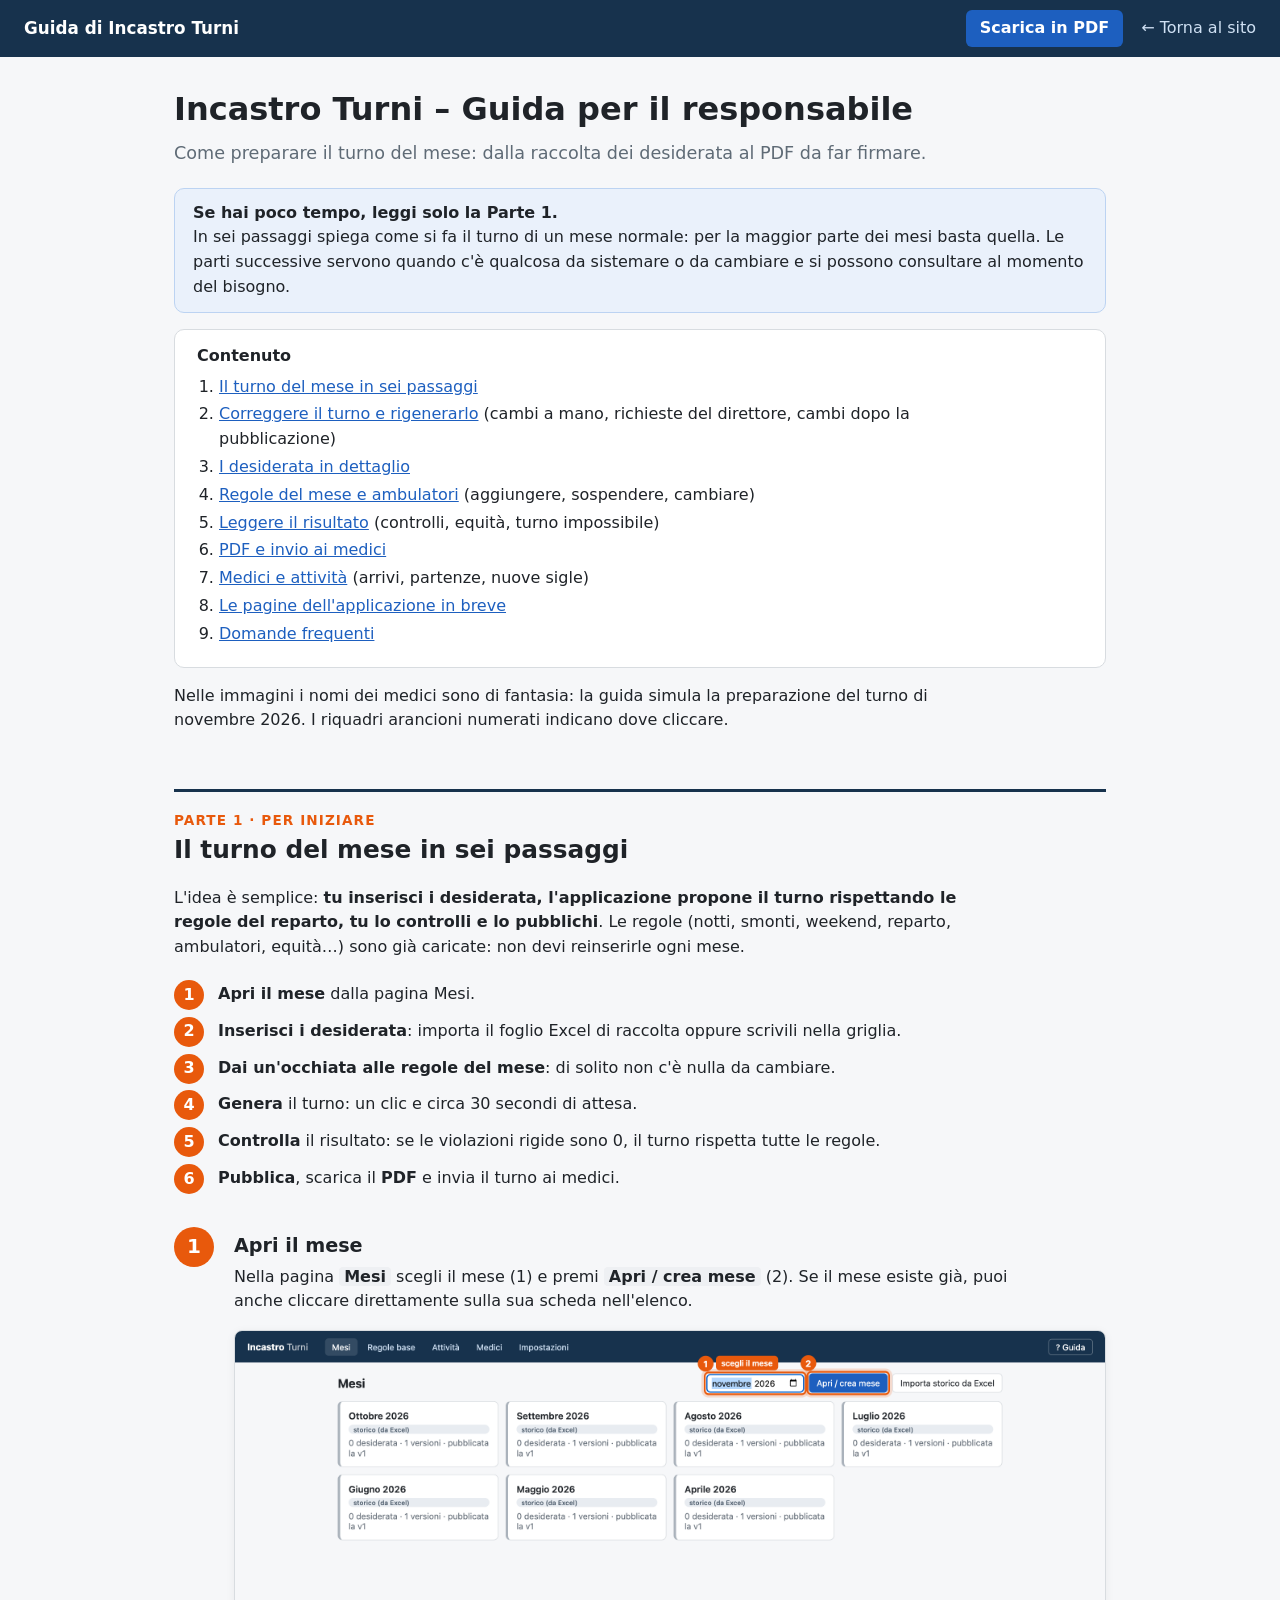
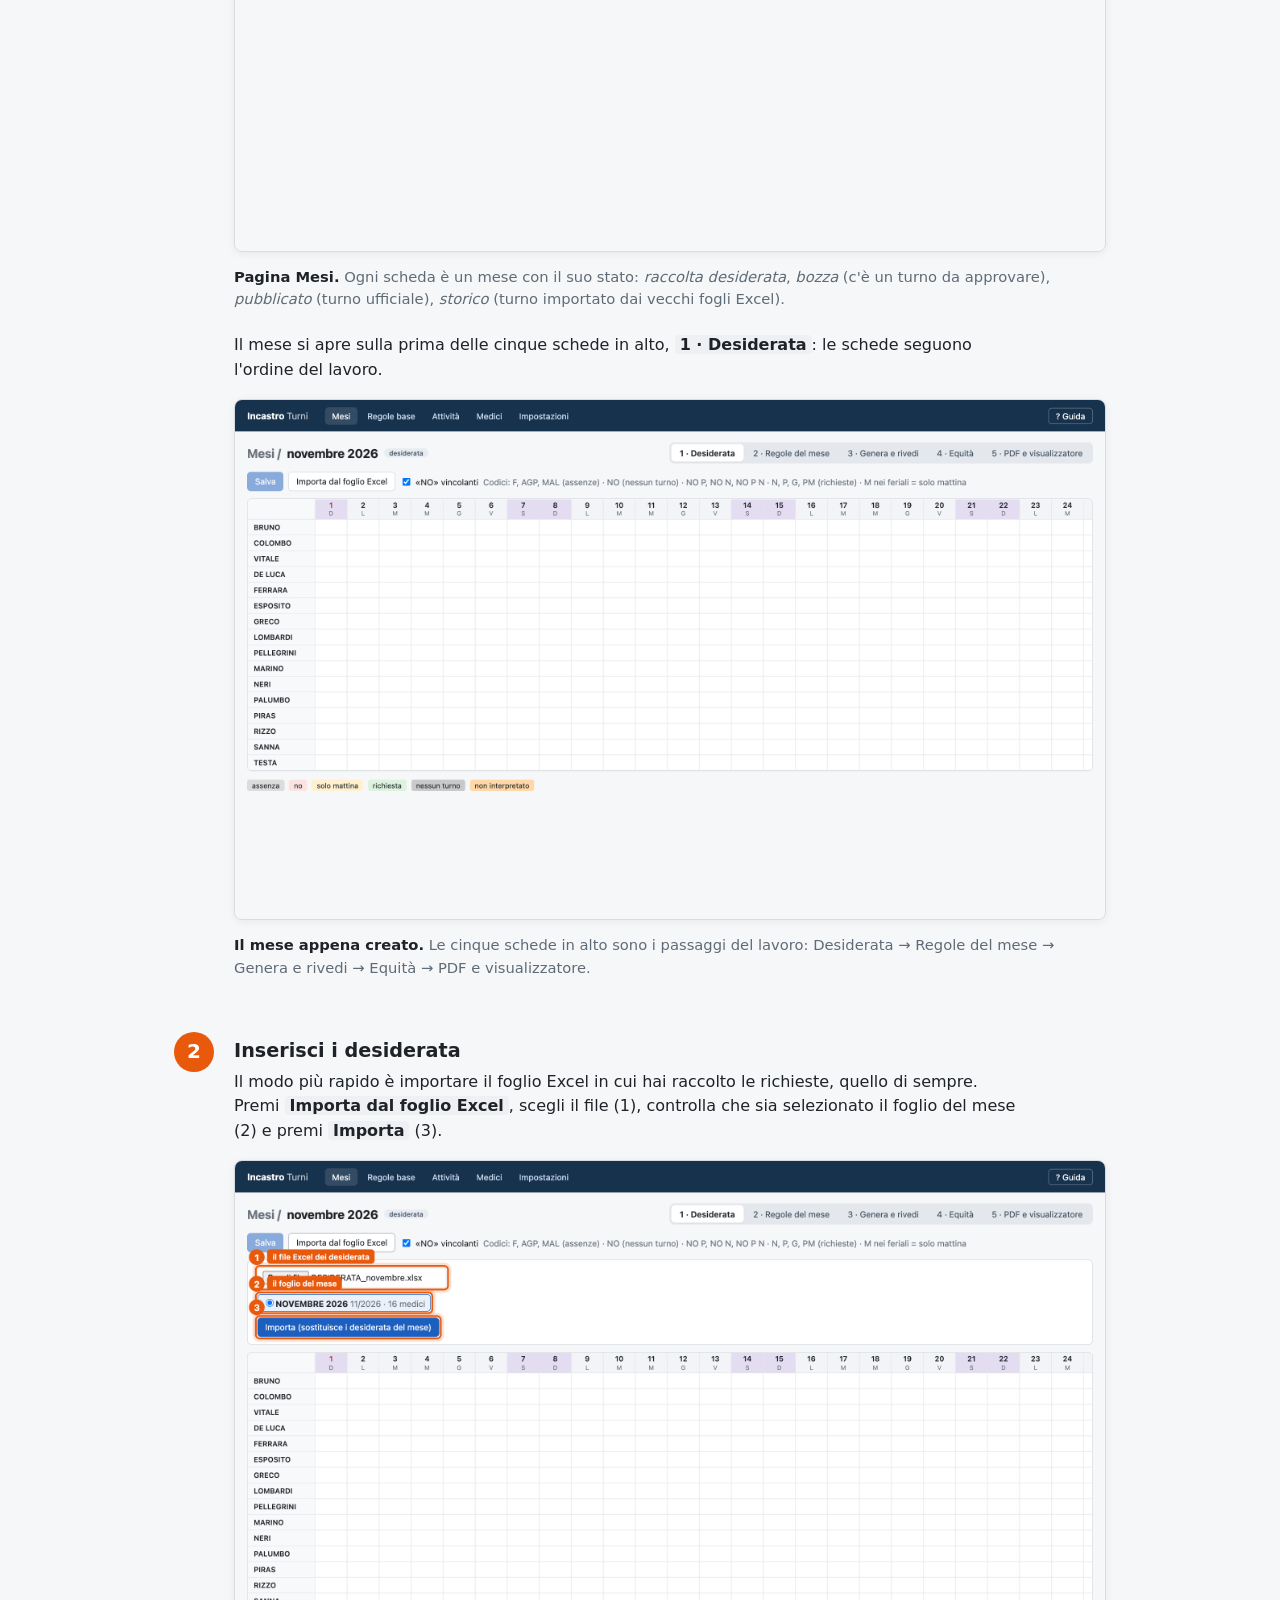
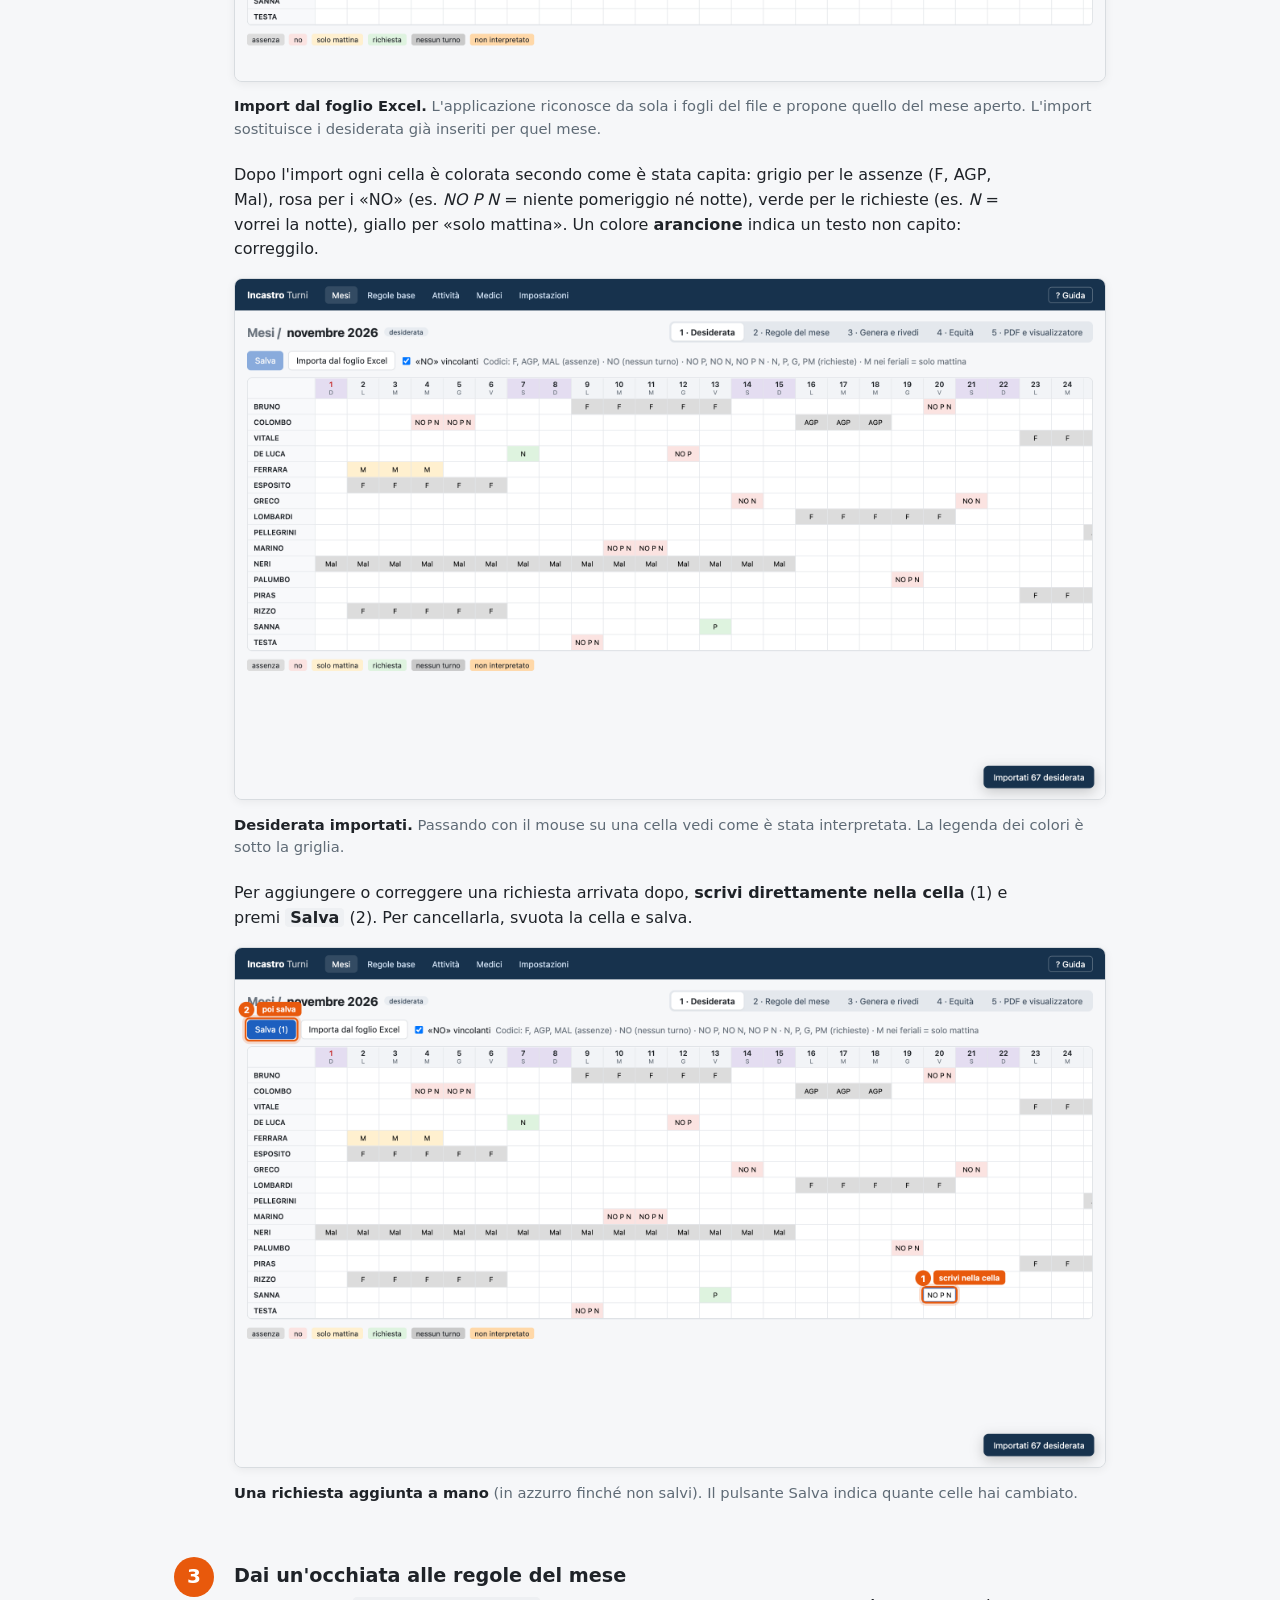
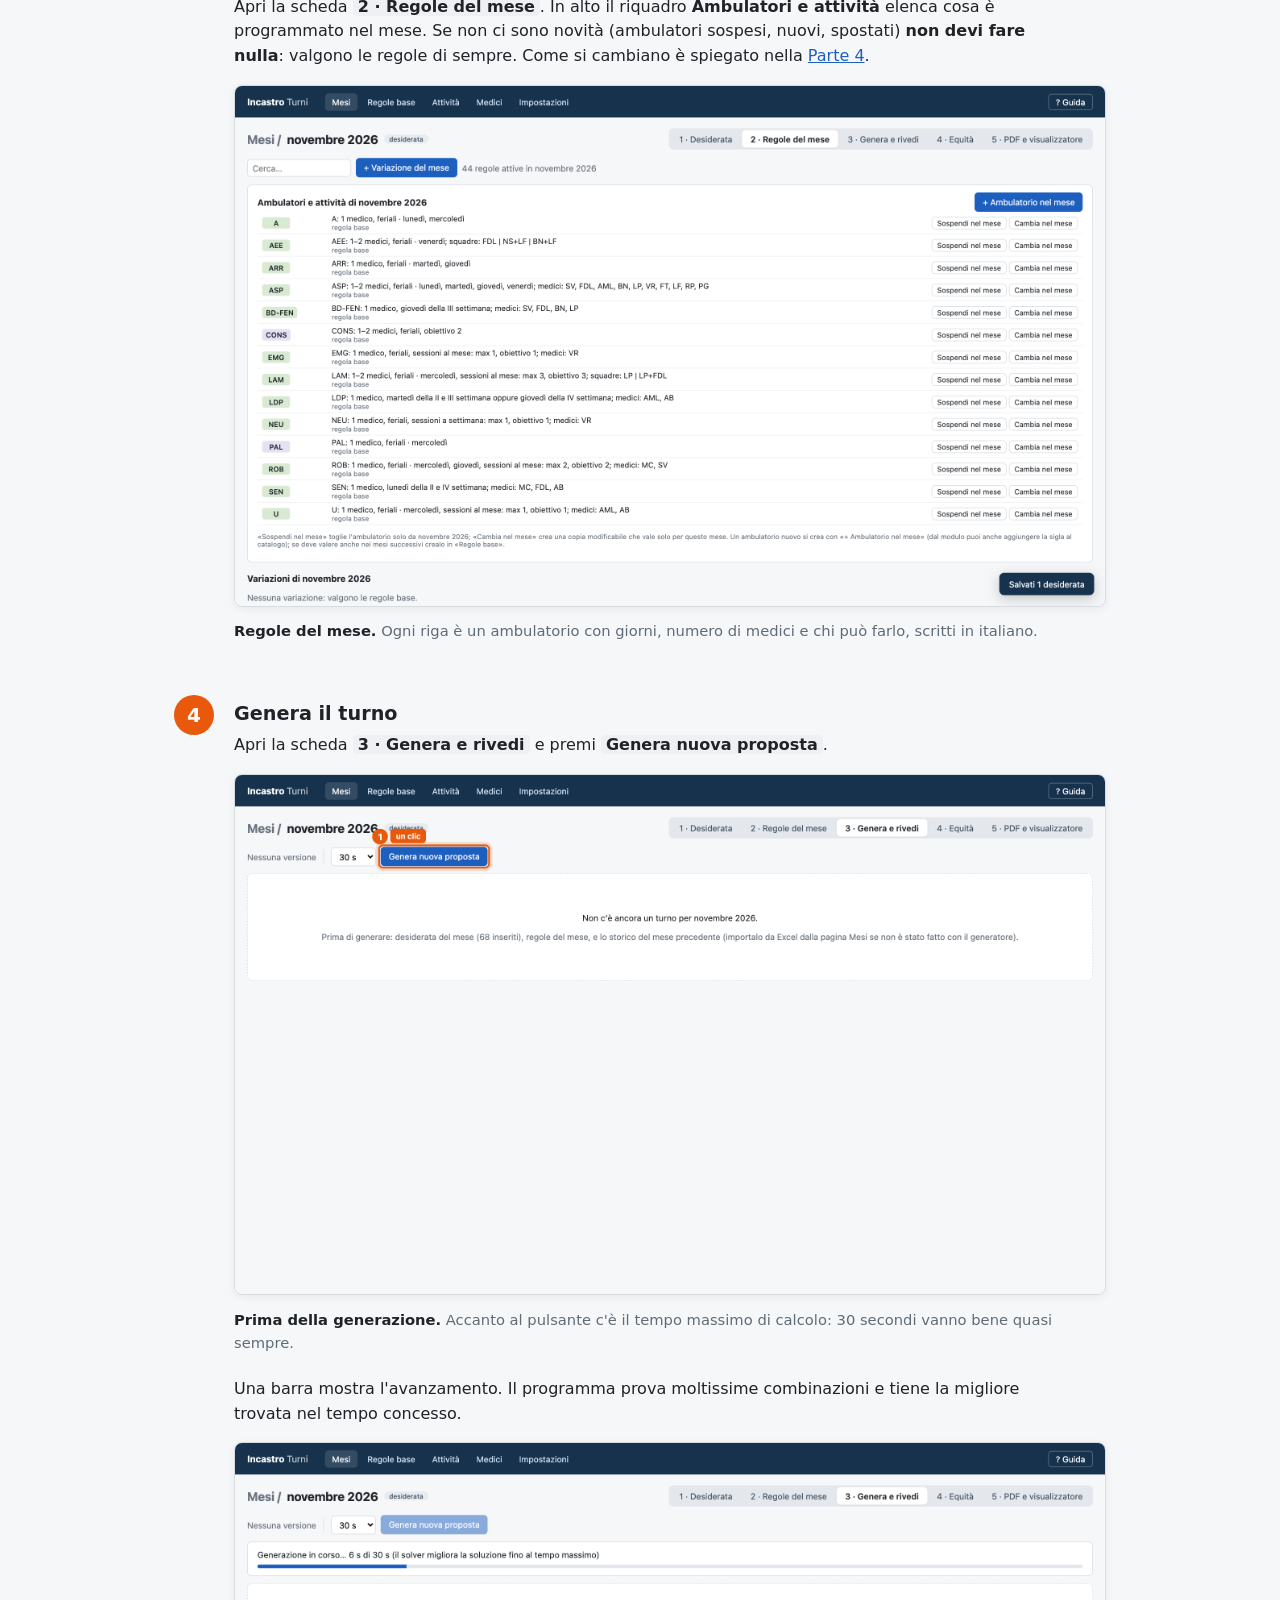
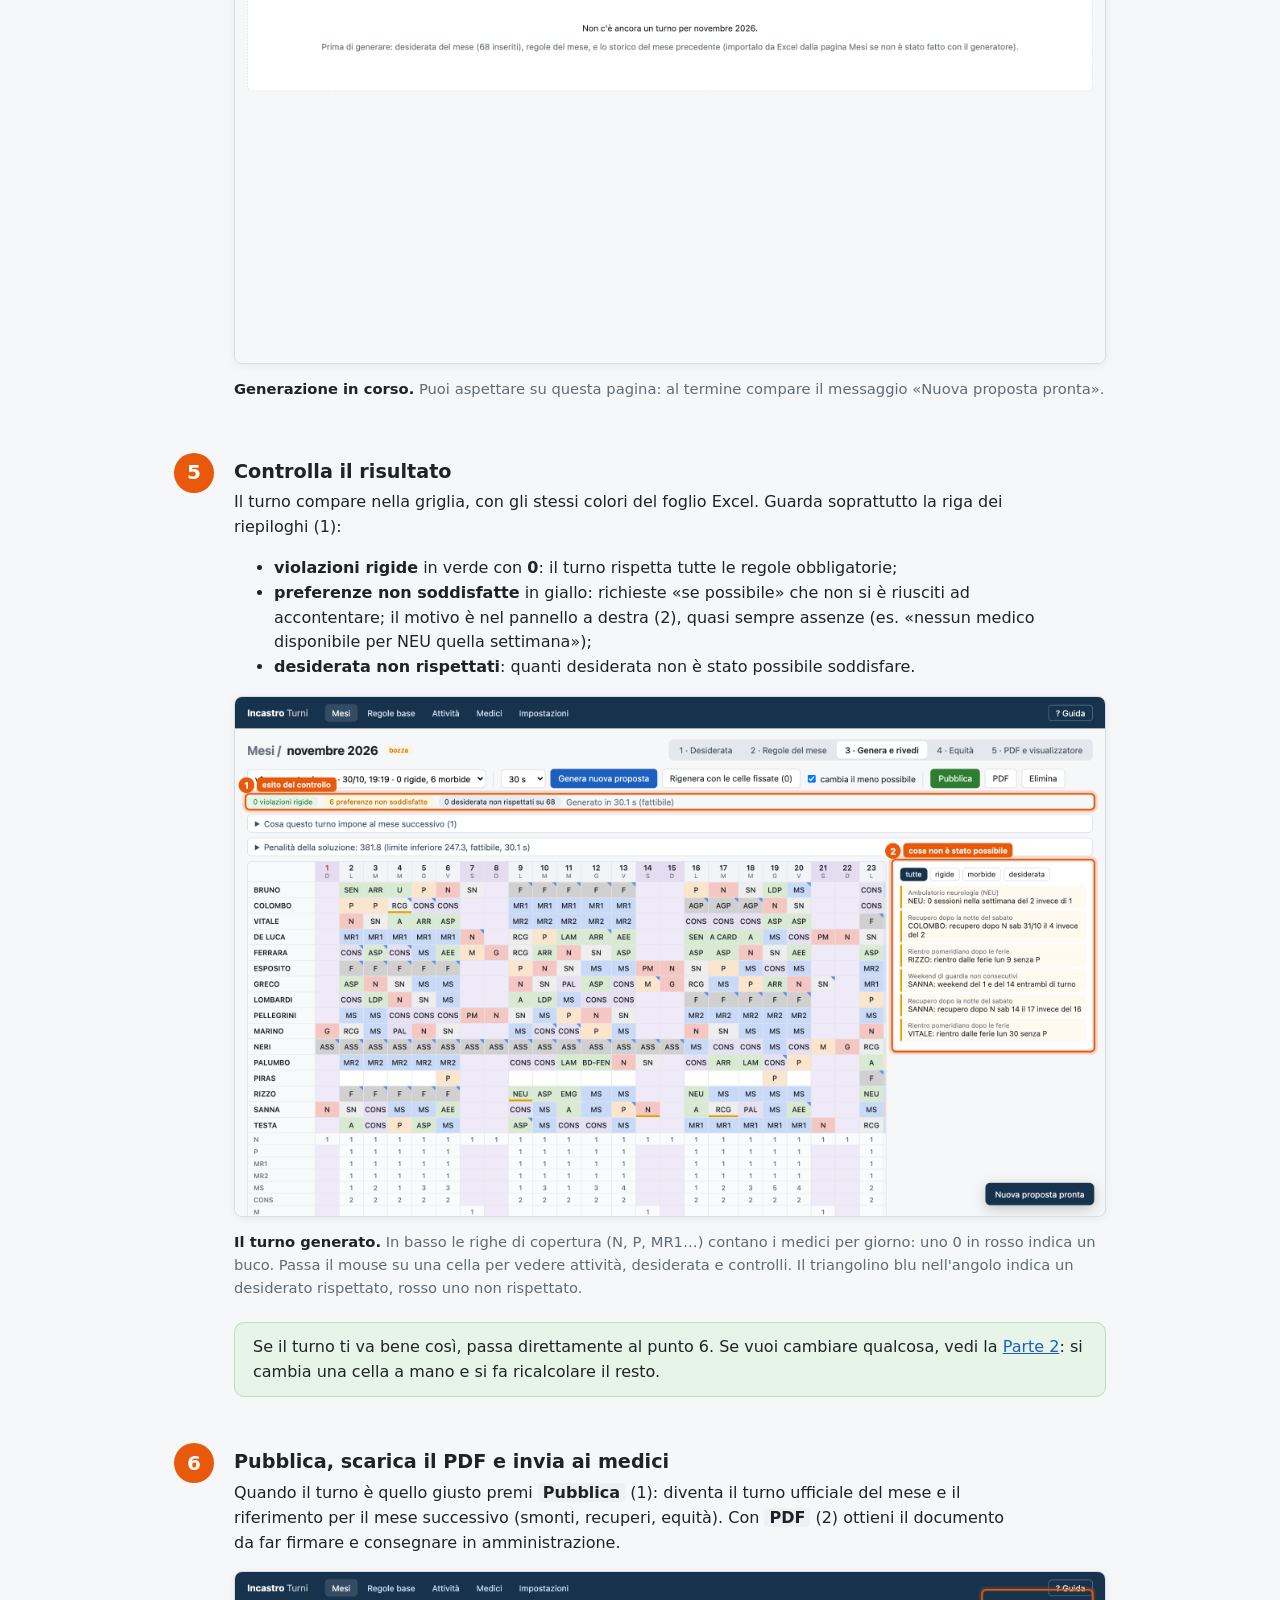
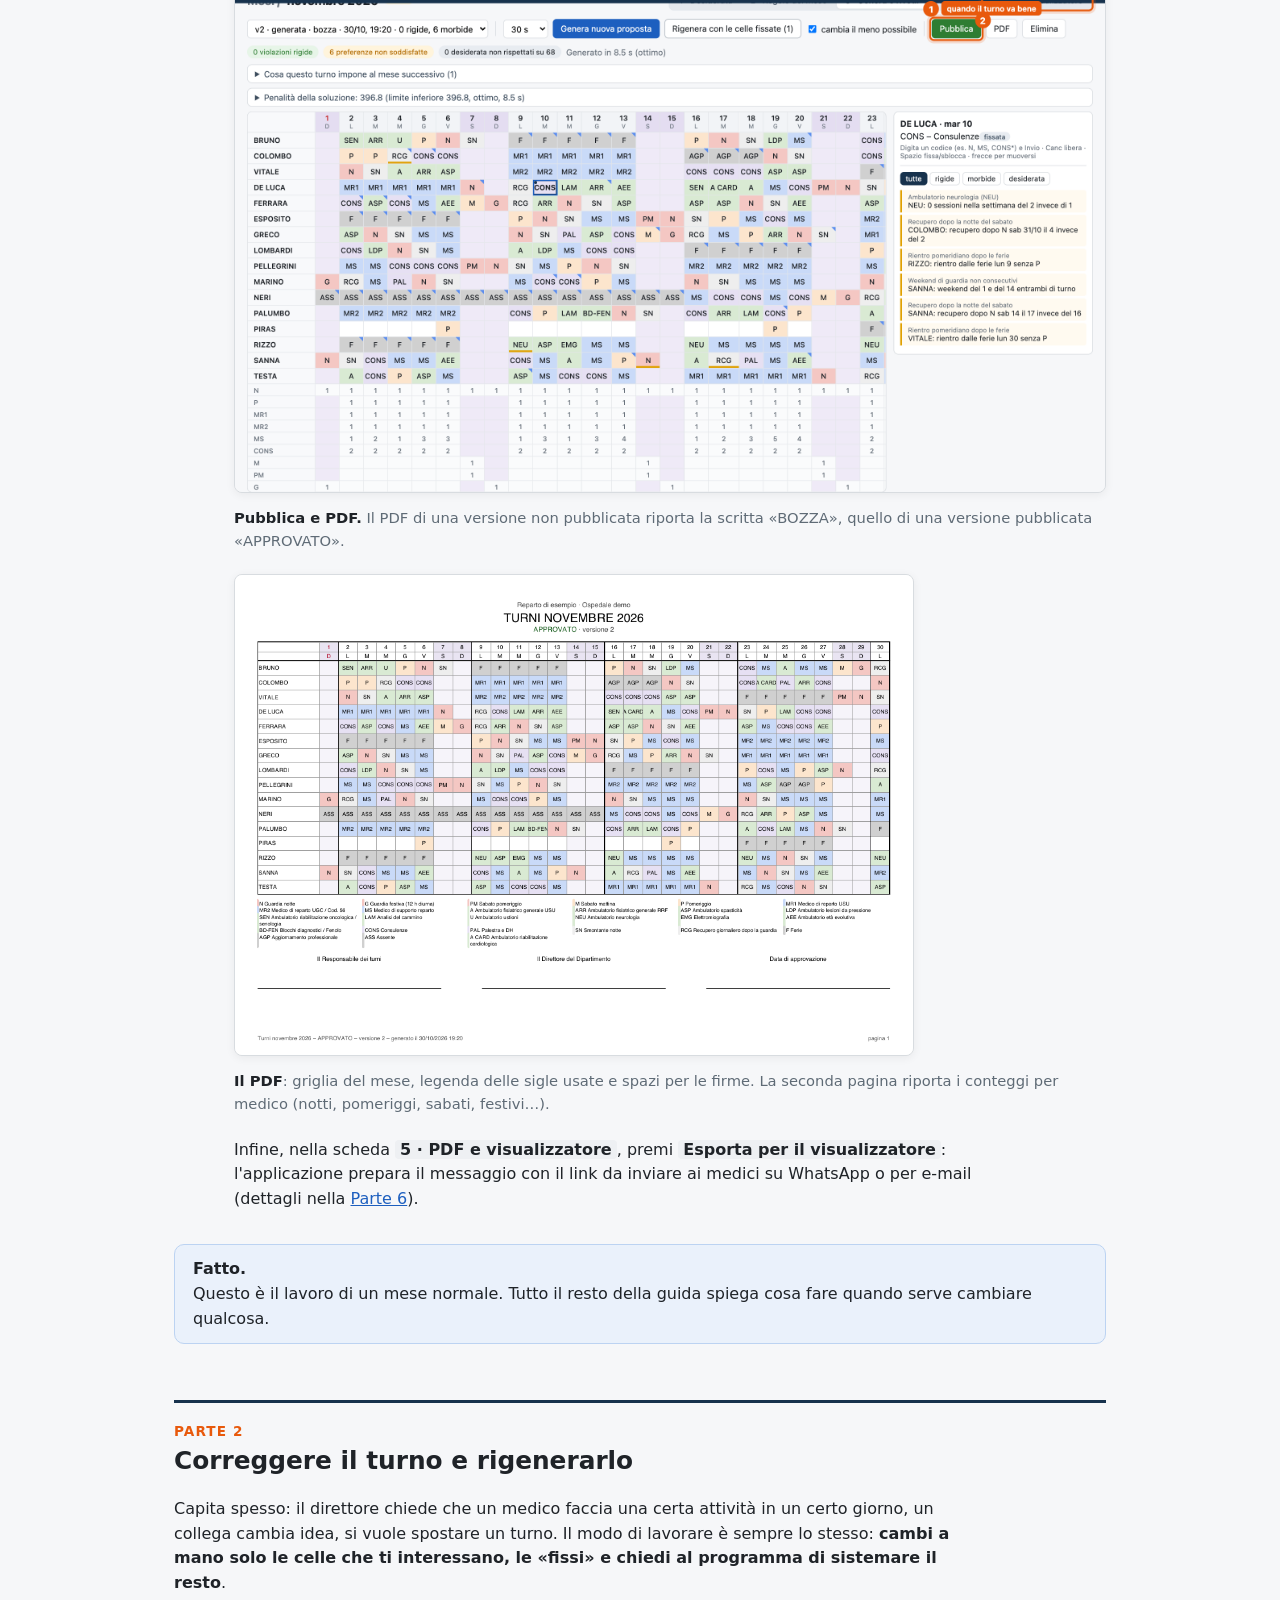
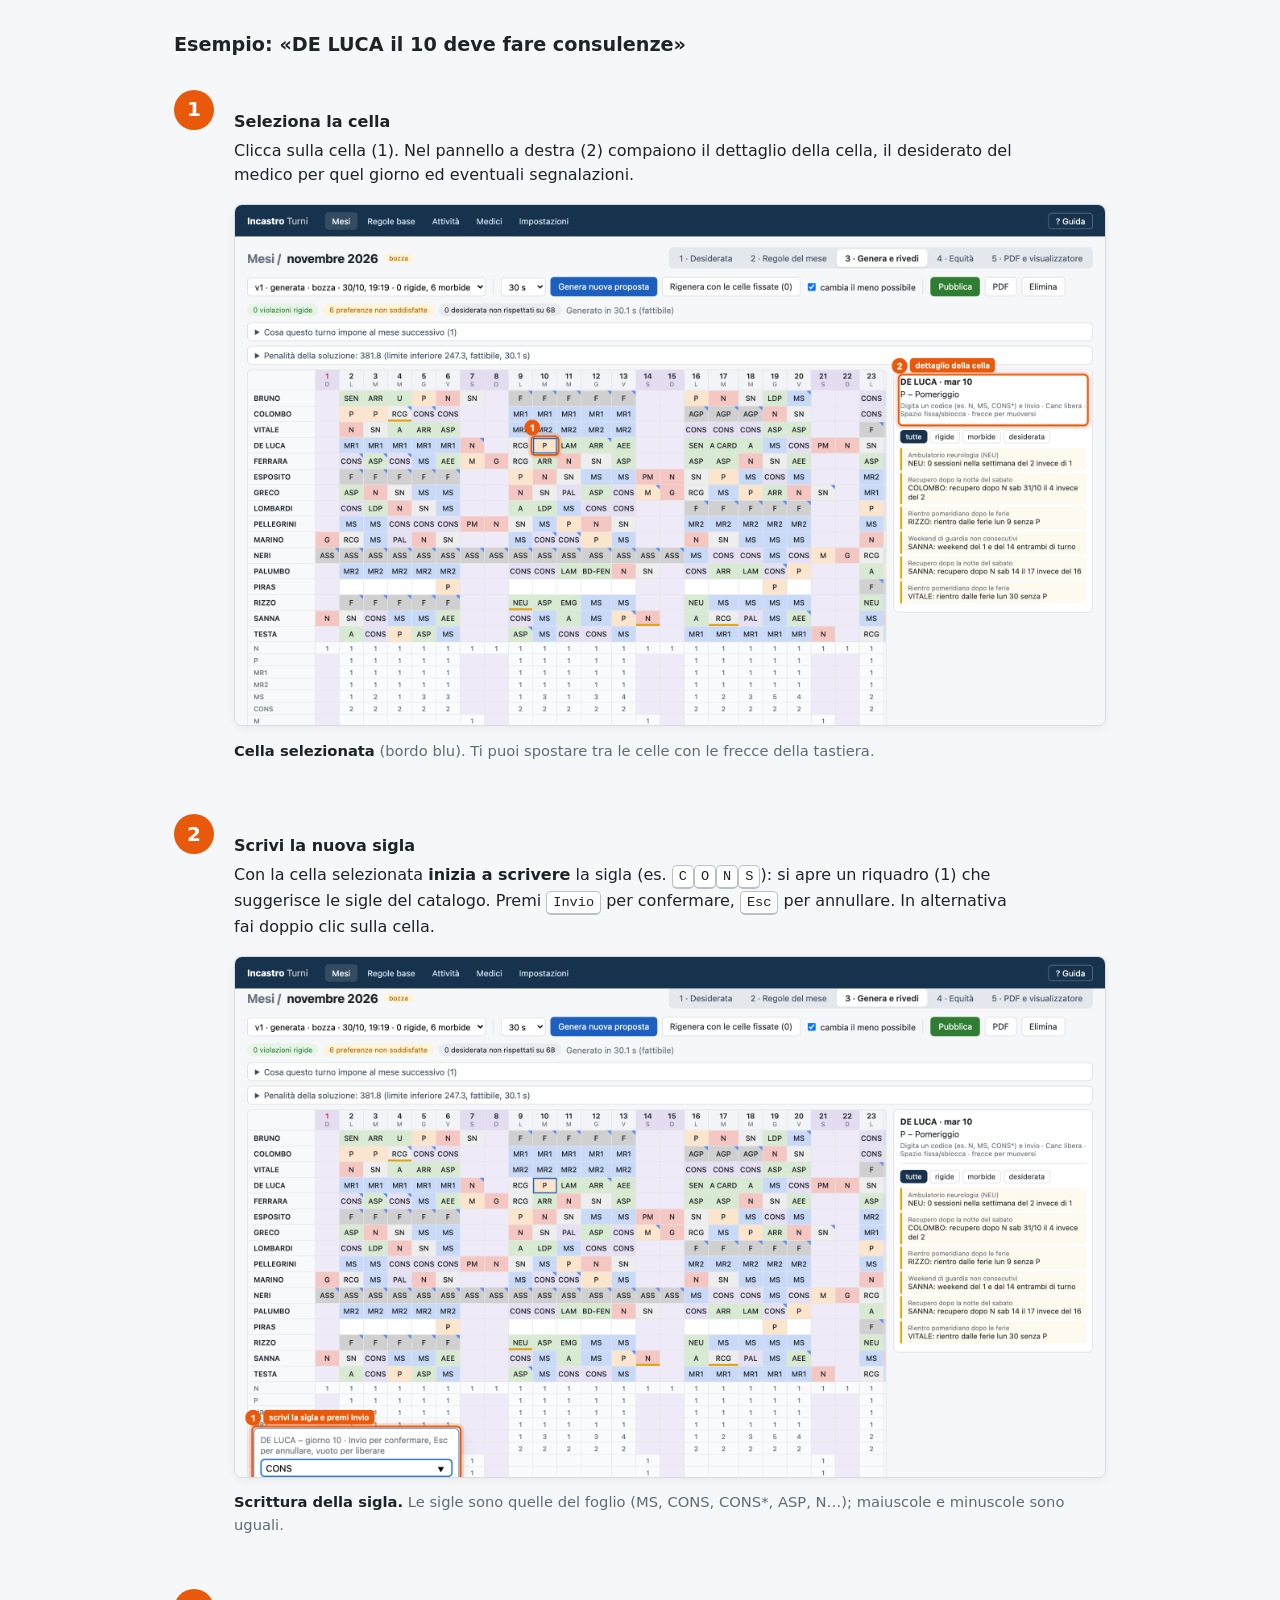
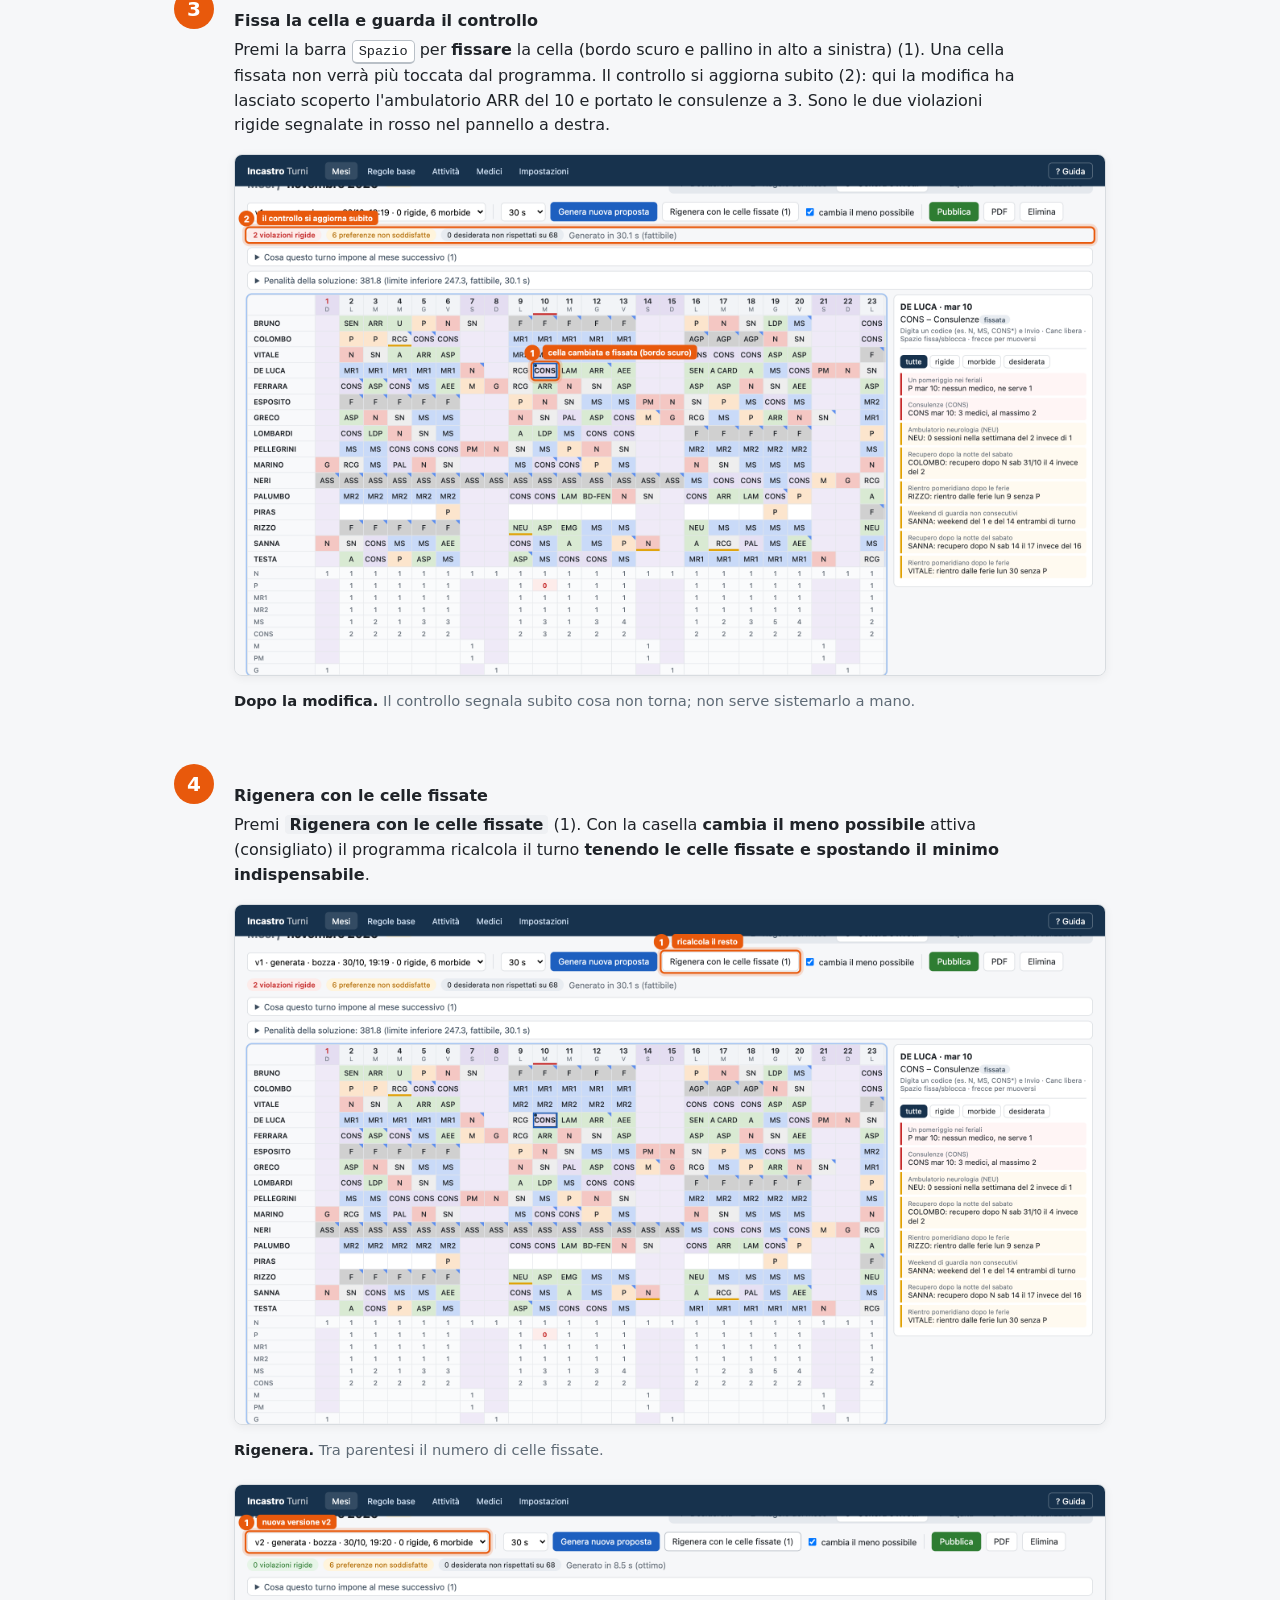
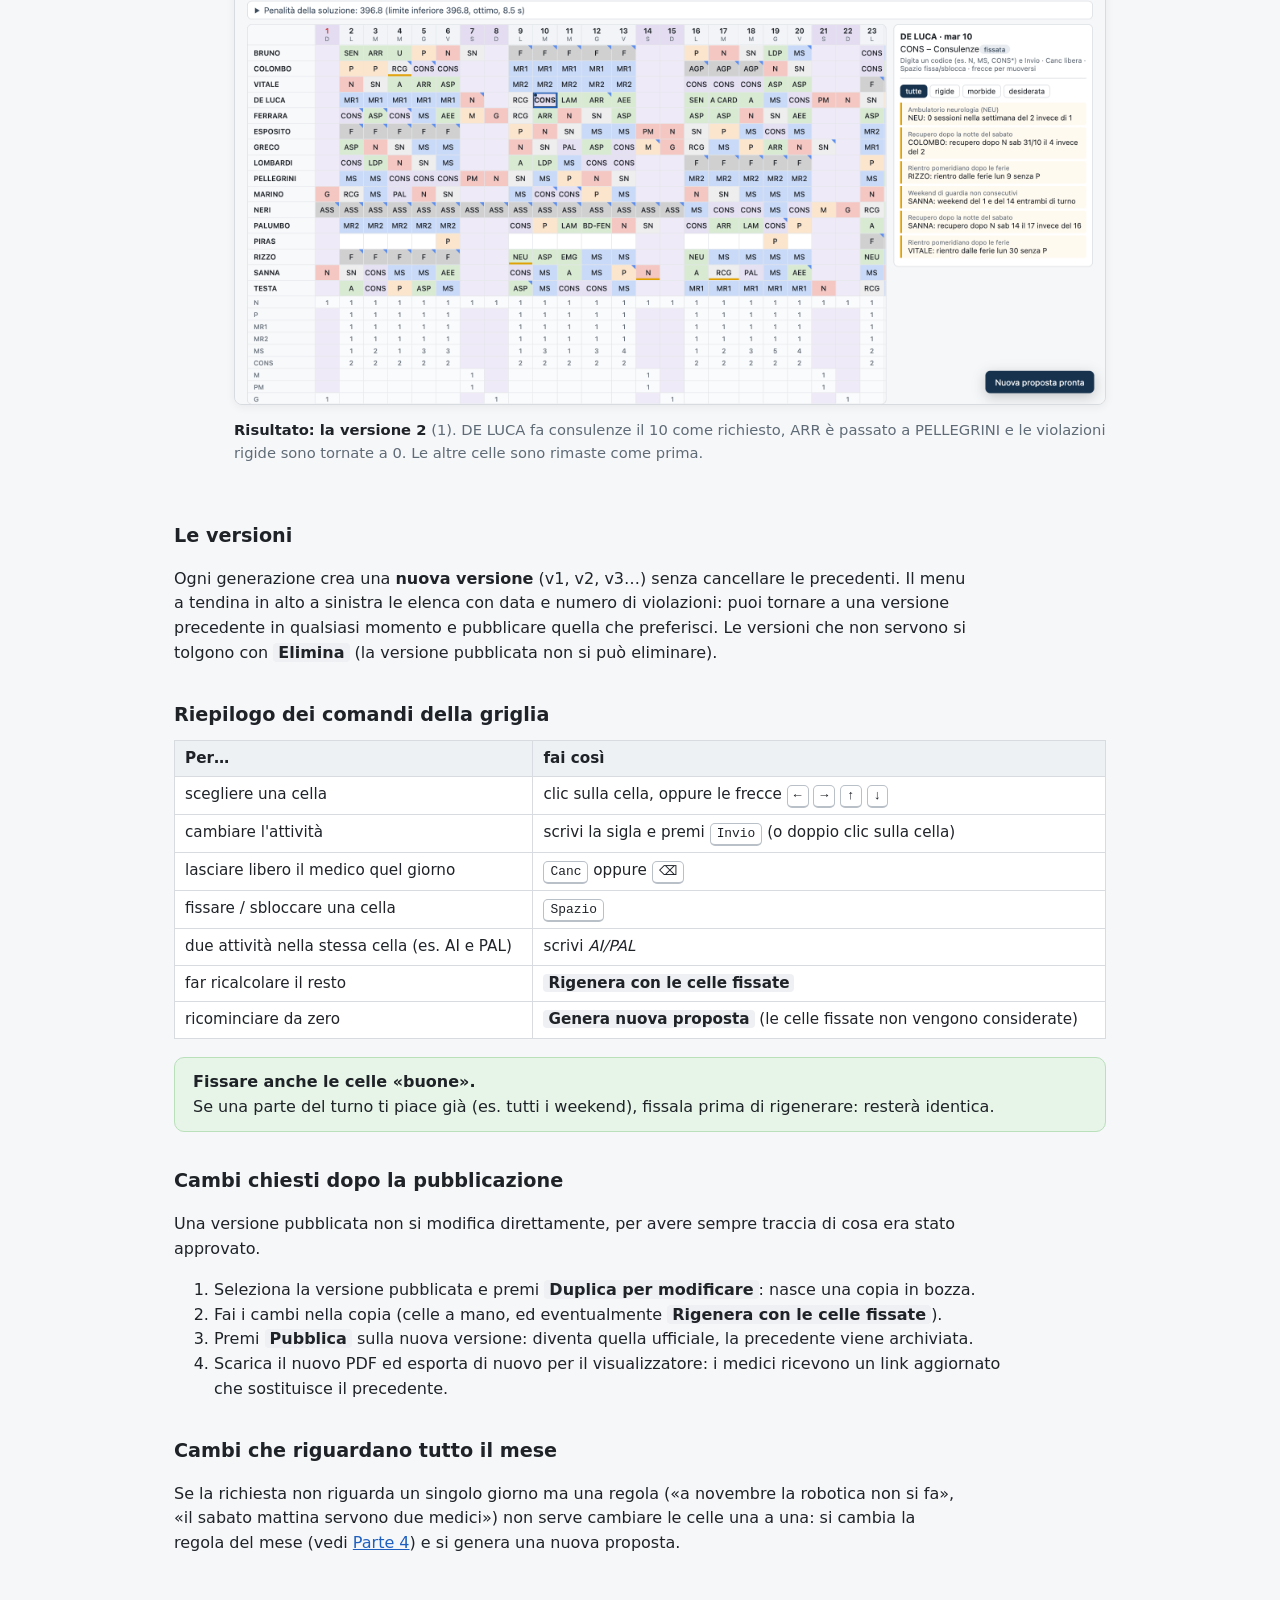
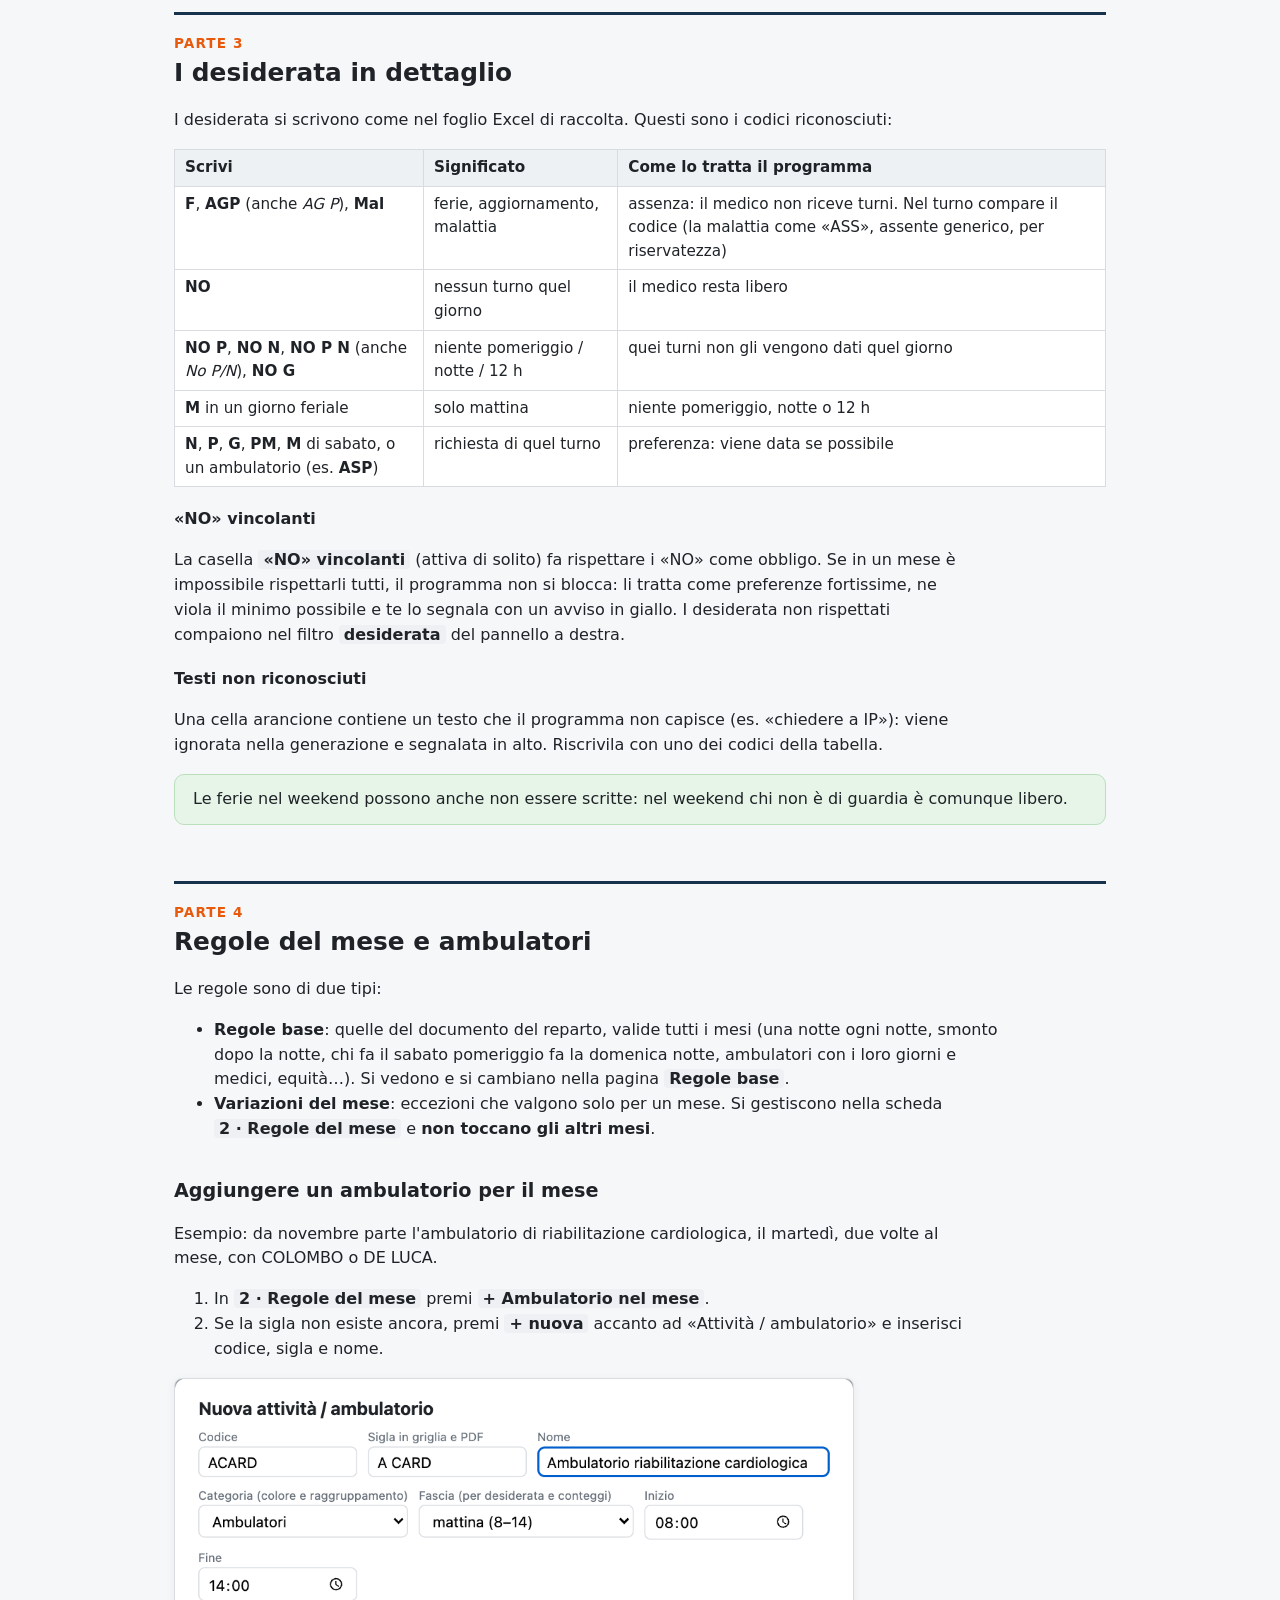
==== docs/guida/index.html @ 2c5dc43d "Sito pubblico: presentazione, novità, guida e video Co-Authored-By: Claude Opus 5.5 <noreply@anthrop" ====
<!doctype html>
<html lang="it">
<head>
<meta charset="utf-8">
<meta name="viewport" content="width=device-width, initial-scale=1">
<title>Guida di Incastro Turni</title>
<style>
  :root {
    --testo: #1f2328; --tenue: #5f6b76; --bordo: #d8dce0; --fondo: #f6f7f9; --carta: #fff;
    --blu: #1d5fbf; --blu-chiaro: #eaf1fb; --arancio: #e8590c; --arancio-chiaro: #fff1e7;
    --verde: #2e7d32; --verde-chiaro: #e7f5e8; --rosso: #c62828; --rosso-chiaro: #fdecea; --scuro: #17324d;
  }
  * { box-sizing: border-box; }
  body { margin: 0; font-family: "Atkinson Hyperlegible", system-ui, -apple-system, "Segoe UI", sans-serif;
         font-size: 16px; line-height: 1.55; color: var(--testo); background: var(--fondo); }
  .barra { background: var(--scuro); color: white; padding: 10px 24px; display: flex; gap: 18px; align-items: center;
           position: sticky; top: 0; z-index: 5; }
  .barra b { font-size: 1.05rem; } .barra a { color: #cfe0f3; text-decoration: none; }
  .barra .spinta { flex: 1; }
  .bottone { display: inline-block; background: var(--blu); color: white !important; padding: 6px 14px; border-radius: 6px;
             text-decoration: none; font-weight: 600; }
  main { max-width: 980px; margin: 0 auto; padding: 28px 24px 80px; }
  h1 { font-size: 2rem; margin: 0 0 6px; }
  h2 { font-size: 1.55rem; margin: 56px 0 6px; padding-top: 18px; border-top: 3px solid var(--scuro); }
  h2 .parte { display: block; font-size: 0.85rem; text-transform: uppercase; letter-spacing: 0.08em; color: var(--arancio); }
  h3 { font-size: 1.2rem; margin: 34px 0 6px; }
  h4 { margin: 20px 0 4px; }
  p, li { max-width: 78ch; }
  a { color: var(--blu); }
  .sottotitolo { color: var(--tenue); font-size: 1.1rem; margin: 0 0 20px; }
  .indice { background: var(--carta); border: 1px solid var(--bordo); border-radius: 10px; padding: 14px 22px; }
  .indice ol { margin: 6px 0; padding-left: 22px; } .indice li { margin: 3px 0; }
  .riquadro { border-radius: 10px; padding: 12px 18px; margin: 16px 0; border: 1px solid var(--bordo); background: var(--carta); }
  .riquadro.consiglio { background: var(--verde-chiaro); border-color: #b9dfbb; }
  .riquadro.attenzione { background: var(--arancio-chiaro); border-color: #f5c9a8; }
  .riquadro.importante { background: var(--blu-chiaro); border-color: #bcd3f2; }
  .riquadro > :first-child { margin-top: 0; } .riquadro > :last-child { margin-bottom: 0; }
  .etichetta { font-weight: 700; display: block; margin-bottom: 2px; }
  .passo { display: grid; grid-template-columns: 46px 1fr; gap: 0 14px; margin: 30px 0 10px; }
  .passo .n { width: 40px; height: 40px; border-radius: 20px; background: var(--arancio); color: white; font-weight: 700;
              font-size: 1.25rem; display: flex; align-items: center; justify-content: center; }
  .passo h3 { margin: 4px 0 4px; }
  .passo > div > p:first-of-type { margin-top: 2px; }
  figure { margin: 14px 0 22px; break-inside: avoid; }
  figure img { width: 100%; border: 1px solid var(--bordo); border-radius: 8px; box-shadow: 0 2px 10px rgba(0,0,0,.06); background: white; }
  figure.stretta img { max-width: 680px; }
  figcaption { color: var(--tenue); font-size: 0.92rem; margin-top: 6px; }
  figcaption b { color: var(--testo); }
  .tasto { display: inline-block; border: 1px solid #b9c0c7; border-bottom-width: 2px; border-radius: 5px; padding: 0 6px;
           font-size: 0.85em; background: white; font-family: ui-monospace, Menlo, monospace; }
  .ui { font-weight: 600; background: #eef0f3; border-radius: 4px; padding: 0 5px; white-space: nowrap; }
  .sigla { display: inline-block; min-width: 2.6em; text-align: center; border-radius: 4px; padding: 0 5px; font-weight: 600;
           font-size: 0.9em; background: #e8ecf1; }
  table { border-collapse: collapse; width: 100%; margin: 10px 0 18px; background: var(--carta); font-size: 0.95rem; break-inside: avoid; }
  th, td { border: 1px solid var(--bordo); padding: 6px 10px; text-align: left; vertical-align: top; }
  th { background: #eef1f4; font-weight: 600; }
  .breve { columns: 2; column-gap: 32px; } .breve li { break-inside: avoid; }
  .riassunto-passi { counter-reset: p; list-style: none; padding: 0; }
  .riassunto-passi li { counter-increment: p; padding: 6px 0 6px 44px; position: relative; }
  .riassunto-passi li::before { content: counter(p); position: absolute; left: 0; top: 4px; width: 30px; height: 30px;
           border-radius: 15px; background: var(--arancio); color: white; font-weight: 700; display: flex; align-items: center; justify-content: center; }
  .piede { margin-top: 60px; color: var(--tenue); font-size: 0.9rem; border-top: 1px solid var(--bordo); padding-top: 12px; }
  @media (max-width: 700px) { .breve { columns: 1; } }
  @media print {
    @page { size: A4; margin: 14mm 13mm 16mm; }
    body { background: white; font-size: 11pt; }
    .barra, .solo-schermo { display: none !important; }
    main { max-width: none; padding: 0; }
    h2 { break-before: page; margin-top: 0; border-top: 0; padding-top: 0; }
    h3, h4, .passo .n { break-after: avoid; }
    .passo { display: block; margin-top: 18px; }
    .passo .n { width: 30px; height: 30px; font-size: 1rem; float: left; margin: 2px 10px 0 0; }
    figure img { box-shadow: none; max-height: 150mm; width: auto; max-width: 100%; display: block; margin: 0 auto; }
    figcaption { text-align: left; }
    a { color: var(--testo); text-decoration: none; }
    .copertina { min-height: 250mm; padding-top: 30mm; }
  }
</style>
</head>
<body>
<div class="barra">
  <b>Guida di Incastro Turni</b>
  <span class="spinta"></span>
  <a class="bottone" href="guida-turni.pdf" download>Scarica in PDF</a>
  <a href="../">← Torna al sito</a>
</div>
<main>

<section class="copertina">
  <h1>Incastro Turni – Guida per il responsabile</h1>
  <p class="sottotitolo">Come preparare il turno del mese: dalla raccolta dei desiderata al PDF da far firmare.</p>

  <div class="riquadro importante">
    <span class="etichetta">Se hai poco tempo, leggi solo la Parte 1.</span>
    In sei passaggi spiega come si fa il turno di un mese normale: per la maggior parte dei mesi basta quella.
    Le parti successive servono quando c'è qualcosa da sistemare o da cambiare e si possono consultare al momento del bisogno.
  </div>

  <div class="indice">
    <b>Contenuto</b>
    <ol>
      <li><a href="#parte1">Il turno del mese in sei passaggi</a></li>
      <li><a href="#parte2">Correggere il turno e rigenerarlo</a> (cambi a mano, richieste del direttore, cambi dopo la pubblicazione)</li>
      <li><a href="#parte3">I desiderata in dettaglio</a></li>
      <li><a href="#parte4">Regole del mese e ambulatori</a> (aggiungere, sospendere, cambiare)</li>
      <li><a href="#parte5">Leggere il risultato</a> (controlli, equità, turno impossibile)</li>
      <li><a href="#parte6">PDF e invio ai medici</a></li>
      <li><a href="#parte7">Medici e attività</a> (arrivi, partenze, nuove sigle)</li>
      <li><a href="#parte8">Le pagine dell'applicazione in breve</a></li>
      <li><a href="#parte9">Domande frequenti</a></li>
    </ol>
  </div>
  <p class="tenue">Nelle immagini i nomi dei medici sono di fantasia: la guida simula la preparazione del turno di novembre 2026.
    I riquadri arancioni numerati indicano dove cliccare.</p>
</section>

<!-- ======================================================================= PARTE 1 -->
<h2 id="parte1" class="prima"><span class="parte">Parte 1 · Per iniziare</span>Il turno del mese in sei passaggi</h2>
<p>L'idea è semplice: <b>tu inserisci i desiderata, l'applicazione propone il turno rispettando le regole del reparto,
  tu lo controlli e lo pubblichi</b>. Le regole (notti, smonti, weekend, reparto, ambulatori, equità…) sono già
  caricate: non devi reinserirle ogni mese.</p>

<ol class="riassunto-passi">
  <li><b>Apri il mese</b> dalla pagina Mesi.</li>
  <li><b>Inserisci i desiderata</b>: importa il foglio Excel di raccolta oppure scrivili nella griglia.</li>
  <li><b>Dai un'occhiata alle regole del mese</b>: di solito non c'è nulla da cambiare.</li>
  <li><b>Genera</b> il turno: un clic e circa 30 secondi di attesa.</li>
  <li><b>Controlla</b> il risultato: se le violazioni rigide sono 0, il turno rispetta tutte le regole.</li>
  <li><b>Pubblica</b>, scarica il <b>PDF</b> e invia il turno ai medici.</li>
</ol>

<div class="passo"><div class="n">1</div><div>
  <h3>Apri il mese</h3>
  <p>Nella pagina <span class="ui">Mesi</span> scegli il mese (1) e premi <span class="ui">Apri / crea mese</span> (2).
    Se il mese esiste già, puoi anche cliccare direttamente sulla sua scheda nell'elenco.</p>
  <figure><img src="img/01-mesi.png" alt="Pagina Mesi">
    <figcaption><b>Pagina Mesi.</b> Ogni scheda è un mese con il suo stato: <i>raccolta desiderata</i>, <i>bozza</i> (c'è un turno da
      approvare), <i>pubblicato</i> (turno ufficiale), <i>storico</i> (turno importato dai vecchi fogli Excel).</figcaption></figure>
  <p>Il mese si apre sulla prima delle cinque schede in alto, <span class="ui">1 · Desiderata</span>: le schede seguono l'ordine del lavoro.</p>
  <figure><img src="img/02-desiderata-vuota.png" alt="Mese appena creato"><figcaption><b>Il mese appena creato.</b> Le cinque schede in alto
    sono i passaggi del lavoro: Desiderata → Regole del mese → Genera e rivedi → Equità → PDF e visualizzatore.</figcaption></figure>
</div></div>

<div class="passo"><div class="n">2</div><div>
  <h3>Inserisci i desiderata</h3>
  <p>Il modo più rapido è importare il foglio Excel in cui hai raccolto le richieste, quello di sempre.
    Premi <span class="ui">Importa dal foglio Excel</span>, scegli il file (1), controlla che sia selezionato il foglio del mese (2) e premi
    <span class="ui">Importa</span> (3).</p>
  <figure><img src="img/03-importa-desiderata.png" alt="Import desiderata"><figcaption><b>Import dal foglio Excel.</b> L'applicazione riconosce da sola i
    fogli del file e propone quello del mese aperto. L'import sostituisce i desiderata già inseriti per quel mese.</figcaption></figure>
  <p>Dopo l'import ogni cella è colorata secondo come è stata capita: grigio per le assenze (F, AGP, Mal), rosa per i «NO»
    (es. <i>NO P N</i> = niente pomeriggio né notte), verde per le richieste (es. <i>N</i> = vorrei la notte), giallo per «solo mattina».
    Un colore <b>arancione</b> indica un testo non capito: correggilo.</p>
  <figure><img src="img/04-desiderata-importati.png" alt="Desiderata importati"><figcaption><b>Desiderata importati.</b> Passando con il mouse su una
    cella vedi come è stata interpretata. La legenda dei colori è sotto la griglia.</figcaption></figure>
  <p>Per aggiungere o correggere una richiesta arrivata dopo, <b>scrivi direttamente nella cella</b> (1) e premi <span class="ui">Salva</span> (2).
    Per cancellarla, svuota la cella e salva.</p>
  <figure><img src="img/05-desiderata-modifica.png" alt="Modifica di un desiderato"><figcaption><b>Una richiesta aggiunta a mano</b>
    (in azzurro finché non salvi). Il pulsante Salva indica quante celle hai cambiato.</figcaption></figure>
</div></div>

<div class="passo"><div class="n">3</div><div>
  <h3>Dai un'occhiata alle regole del mese</h3>
  <p>Apri la scheda <span class="ui">2 · Regole del mese</span>. In alto il riquadro <b>Ambulatori e attività</b> elenca cosa è programmato nel
    mese. Se non ci sono novità (ambulatori sospesi, nuovi, spostati) <b>non devi fare nulla</b>: valgono le regole di sempre.
    Come si cambiano è spiegato nella <a href="#parte4">Parte 4</a>.</p>
  <figure><img src="img/06-regole-mese.png" alt="Regole del mese"><figcaption><b>Regole del mese.</b> Ogni riga è un ambulatorio con giorni, numero di
    medici e chi può farlo, scritti in italiano.</figcaption></figure>
</div></div>

<div class="passo"><div class="n">4</div><div>
  <h3>Genera il turno</h3>
  <p>Apri la scheda <span class="ui">3 · Genera e rivedi</span> e premi <span class="ui">Genera nuova proposta</span>.</p>
  <figure><img src="img/11-genera-vuoto.png" alt="Prima della generazione"><figcaption><b>Prima della generazione.</b> Accanto al pulsante c'è il
    tempo massimo di calcolo: 30 secondi vanno bene quasi sempre.</figcaption></figure>
  <p>Una barra mostra l'avanzamento. Il programma prova moltissime combinazioni e tiene la migliore trovata nel tempo concesso.</p>
  <figure><img src="img/12-genera-in-corso.png" alt="Generazione in corso"><figcaption><b>Generazione in corso.</b> Puoi aspettare su questa pagina:
    al termine compare il messaggio «Nuova proposta pronta».</figcaption></figure>
</div></div>

<div class="passo"><div class="n">5</div><div>
  <h3>Controlla il risultato</h3>
  <p>Il turno compare nella griglia, con gli stessi colori del foglio Excel. Guarda soprattutto la riga dei riepiloghi (1):</p>
  <ul>
    <li><b>violazioni rigide</b> in verde con <b>0</b>: il turno rispetta tutte le regole obbligatorie;</li>
    <li><b>preferenze non soddisfatte</b> in giallo: richieste «se possibile» che non si è riusciti ad accontentare;
      il motivo è nel pannello a destra (2), quasi sempre assenze (es. «nessun medico disponibile per NEU quella settimana»);</li>
    <li><b>desiderata non rispettati</b>: quanti desiderata non è stato possibile soddisfare.</li>
  </ul>
  <figure><img src="img/13-turno-generato.png" alt="Turno generato"><figcaption><b>Il turno generato.</b> In basso le righe di copertura (N, P, MR1…)
    contano i medici per giorno: uno 0 in rosso indica un buco. Passa il mouse su una cella per vedere attività, desiderata e
    controlli. Il triangolino blu nell'angolo indica un desiderato rispettato, rosso uno non rispettato.</figcaption></figure>
  <div class="riquadro consiglio">Se il turno ti va bene così, passa direttamente al punto 6. Se vuoi cambiare qualcosa, vedi la
    <a href="#parte2">Parte 2</a>: si cambia una cella a mano e si fa ricalcolare il resto.</div>
</div></div>

<div class="passo"><div class="n">6</div><div>
  <h3>Pubblica, scarica il PDF e invia ai medici</h3>
  <p>Quando il turno è quello giusto premi <span class="ui">Pubblica</span> (1): diventa il turno ufficiale del mese e il riferimento per il mese
    successivo (smonti, recuperi, equità). Con <span class="ui">PDF</span> (2) ottieni il documento da far firmare e consegnare in amministrazione.</p>
  <figure><img src="img/19-pubblica.png" alt="Pubblica"><figcaption><b>Pubblica e PDF.</b> Il PDF di una versione non pubblicata riporta la
    scritta «BOZZA», quello di una versione pubblicata «APPROVATO».</figcaption></figure>
  <figure class="stretta"><img src="img/22-pdf.png" alt="PDF del turno"><figcaption><b>Il PDF</b>: griglia del mese, legenda delle sigle usate e spazi per
    le firme. La seconda pagina riporta i conteggi per medico (notti, pomeriggi, sabati, festivi…).</figcaption></figure>
  <p>Infine, nella scheda <span class="ui">5 · PDF e visualizzatore</span>, premi <span class="ui">Esporta per il visualizzatore</span>:
    l'applicazione prepara il messaggio con il link da inviare ai medici su WhatsApp o per e-mail (dettagli nella <a href="#parte6">Parte 6</a>).</p>
</div></div>

<div class="riquadro importante"><span class="etichetta">Fatto.</span> Questo è il lavoro di un mese normale. Tutto il resto della guida
  spiega cosa fare quando serve cambiare qualcosa.</div>

<!-- ======================================================================= PARTE 2 -->
<h2 id="parte2"><span class="parte">Parte 2</span>Correggere il turno e rigenerarlo</h2>
<p>Capita spesso: il direttore chiede che un medico faccia una certa attività in un certo giorno, un collega cambia idea, si
  vuole spostare un turno. Il modo di lavorare è sempre lo stesso: <b>cambi a mano solo le celle che ti interessano, le «fissi»
  e chiedi al programma di sistemare il resto</b>.</p>

<h3>Esempio: «DE LUCA il 10 deve fare consulenze»</h3>

<div class="passo"><div class="n">1</div><div>
  <h4>Seleziona la cella</h4>
  <p>Clicca sulla cella (1). Nel pannello a destra (2) compaiono il dettaglio della cella, il desiderato del medico per quel giorno
    ed eventuali segnalazioni.</p>
  <figure><img src="img/14-cella-selezionata.png" alt="Cella selezionata"><figcaption><b>Cella selezionata</b> (bordo blu). Ti puoi spostare tra le celle
    con le frecce della tastiera.</figcaption></figure>
</div></div>

<div class="passo"><div class="n">2</div><div>
  <h4>Scrivi la nuova sigla</h4>
  <p>Con la cella selezionata <b>inizia a scrivere</b> la sigla (es. <span class="tasto">C</span><span class="tasto">O</span><span class="tasto">N</span><span class="tasto">S</span>):
    si apre un riquadro (1) che suggerisce le sigle del catalogo. Premi <span class="tasto">Invio</span> per confermare,
    <span class="tasto">Esc</span> per annullare. In alternativa fai doppio clic sulla cella.</p>
  <figure><img src="img/15-cella-editor.png" alt="Scrittura della sigla"><figcaption><b>Scrittura della sigla.</b> Le sigle sono quelle del foglio
    (MS, CONS, CONS*, ASP, N…); maiuscole e minuscole sono uguali.</figcaption></figure>
</div></div>

<div class="passo"><div class="n">3</div><div>
  <h4>Fissa la cella e guarda il controllo</h4>
  <p>Premi la barra <span class="tasto">Spazio</span> per <b>fissare</b> la cella (bordo scuro e pallino in alto a sinistra) (1). Una cella fissata non
    verrà più toccata dal programma. Il controllo si aggiorna subito (2): qui la modifica ha lasciato scoperto l'ambulatorio
    ARR del 10 e portato le consulenze a 3. Sono le due violazioni rigide segnalate in rosso nel pannello a destra.</p>
  <figure><img src="img/16-cella-fissata.png" alt="Cella fissata"><figcaption><b>Dopo la modifica.</b> Il controllo segnala subito cosa non torna; non serve
    sistemarlo a mano.</figcaption></figure>
</div></div>

<div class="passo"><div class="n">4</div><div>
  <h4>Rigenera con le celle fissate</h4>
  <p>Premi <span class="ui">Rigenera con le celle fissate</span> (1). Con la casella <b>cambia il meno possibile</b> attiva (consigliato) il
    programma ricalcola il turno <b>tenendo le celle fissate e spostando il minimo indispensabile</b>.</p>
  <figure><img src="img/17-rigenera.png" alt="Rigenera"><figcaption><b>Rigenera.</b> Tra parentesi il numero di celle fissate.</figcaption></figure>
  <figure><img src="img/18-rigenerato.png" alt="Turno rigenerato"><figcaption><b>Risultato: la versione 2</b> (1). DE LUCA fa consulenze il 10 come
    richiesto, ARR è passato a PELLEGRINI e le violazioni rigide sono tornate a 0. Le altre celle sono rimaste come prima.</figcaption></figure>
</div></div>

<h3>Le versioni</h3>
<p>Ogni generazione crea una <b>nuova versione</b> (v1, v2, v3…) senza cancellare le precedenti. Il menu a tendina in alto a sinistra
  le elenca con data e numero di violazioni: puoi tornare a una versione precedente in qualsiasi momento e pubblicare quella che preferisci.
  Le versioni che non servono si tolgono con <span class="ui">Elimina</span> (la versione pubblicata non si può eliminare).</p>

<h3>Riepilogo dei comandi della griglia</h3>
<table>
  <tr><th>Per…</th><th>fai così</th></tr>
  <tr><td>scegliere una cella</td><td>clic sulla cella, oppure le frecce <span class="tasto">←</span> <span class="tasto">→</span> <span class="tasto">↑</span> <span class="tasto">↓</span></td></tr>
  <tr><td>cambiare l'attività</td><td>scrivi la sigla e premi <span class="tasto">Invio</span> (o doppio clic sulla cella)</td></tr>
  <tr><td>lasciare libero il medico quel giorno</td><td><span class="tasto">Canc</span> oppure <span class="tasto">⌫</span></td></tr>
  <tr><td>fissare / sbloccare una cella</td><td><span class="tasto">Spazio</span></td></tr>
  <tr><td>due attività nella stessa cella (es. AI e PAL)</td><td>scrivi <i>AI/PAL</i></td></tr>
  <tr><td>far ricalcolare il resto</td><td><span class="ui">Rigenera con le celle fissate</span></td></tr>
  <tr><td>ricominciare da zero</td><td><span class="ui">Genera nuova proposta</span> (le celle fissate non vengono considerate)</td></tr>
</table>

<div class="riquadro consiglio">
  <span class="etichetta">Fissare anche le celle «buone».</span> Se una parte del turno ti piace già (es. tutti i weekend), fissala
  prima di rigenerare: resterà identica.
</div>

<h3>Cambi chiesti dopo la pubblicazione</h3>
<p>Una versione pubblicata non si modifica direttamente, per avere sempre traccia di cosa era stato approvato.</p>
<ol>
  <li>Seleziona la versione pubblicata e premi <span class="ui">Duplica per modificare</span>: nasce una copia in bozza.</li>
  <li>Fai i cambi nella copia (celle a mano, ed eventualmente <span class="ui">Rigenera con le celle fissate</span>).</li>
  <li>Premi <span class="ui">Pubblica</span> sulla nuova versione: diventa quella ufficiale, la precedente viene archiviata.</li>
  <li>Scarica il nuovo PDF ed esporta di nuovo per il visualizzatore: i medici ricevono un link aggiornato che sostituisce il precedente.</li>
</ol>

<h3>Cambi che riguardano tutto il mese</h3>
<p>Se la richiesta non riguarda un singolo giorno ma una regola («a novembre la robotica non si fa», «il sabato mattina servono due
  medici») non serve cambiare le celle una a una: si cambia la regola del mese (vedi <a href="#parte4">Parte 4</a>) e si genera una
  nuova proposta.</p>

<!-- ======================================================================= PARTE 3 -->
<h2 id="parte3"><span class="parte">Parte 3</span>I desiderata in dettaglio</h2>
<p>I desiderata si scrivono come nel foglio Excel di raccolta. Questi sono i codici riconosciuti:</p>
<table>
  <tr><th>Scrivi</th><th>Significato</th><th>Come lo tratta il programma</th></tr>
  <tr><td><b>F</b>, <b>AGP</b> (anche <i>AG P</i>), <b>Mal</b></td><td>ferie, aggiornamento, malattia</td><td>assenza: il medico non riceve turni. Nel turno compare
    il codice (la malattia come «ASS», assente generico, per riservatezza)</td></tr>
  <tr><td><b>NO</b></td><td>nessun turno quel giorno</td><td>il medico resta libero</td></tr>
  <tr><td><b>NO P</b>, <b>NO N</b>, <b>NO P N</b> (anche <i>No P/N</i>), <b>NO G</b></td><td>niente pomeriggio / notte / 12 h</td><td>quei turni non gli vengono dati quel giorno</td></tr>
  <tr><td><b>M</b> in un giorno feriale</td><td>solo mattina</td><td>niente pomeriggio, notte o 12 h</td></tr>
  <tr><td><b>N</b>, <b>P</b>, <b>G</b>, <b>PM</b>, <b>M</b> di sabato, o un ambulatorio (es. <b>ASP</b>)</td><td>richiesta di quel turno</td><td>preferenza: viene data se possibile</td></tr>
</table>

<h4>«NO» vincolanti</h4>
<p>La casella <span class="ui">«NO» vincolanti</span> (attiva di solito) fa rispettare i «NO» come obbligo. Se in un mese è impossibile
  rispettarli tutti, il programma non si blocca: li tratta come preferenze fortissime, ne viola il minimo possibile e te lo
  segnala con un avviso in giallo. I desiderata non rispettati compaiono nel filtro <span class="ui">desiderata</span> del pannello a destra.</p>

<h4>Testi non riconosciuti</h4>
<p>Una cella arancione contiene un testo che il programma non capisce (es. «chiedere a IP»): viene ignorata nella generazione e
  segnalata in alto. Riscrivila con uno dei codici della tabella.</p>

<div class="riquadro consiglio">Le ferie nel weekend possono anche non essere scritte: nel weekend chi non è di guardia è comunque libero.</div>

<!-- ======================================================================= PARTE 4 -->
<h2 id="parte4"><span class="parte">Parte 4</span>Regole del mese e ambulatori</h2>
<p>Le regole sono di due tipi:</p>
<ul>
  <li><b>Regole base</b>: quelle del documento del reparto, valide tutti i mesi (una notte ogni notte, smonto dopo la notte, chi fa il
    sabato pomeriggio fa la domenica notte, ambulatori con i loro giorni e medici, equità…). Si vedono e si cambiano nella pagina
    <span class="ui">Regole base</span>.</li>
  <li><b>Variazioni del mese</b>: eccezioni che valgono solo per un mese. Si gestiscono nella scheda <span class="ui">2 · Regole del mese</span>
    e <b>non toccano gli altri mesi</b>.</li>
</ul>

<h3>Aggiungere un ambulatorio per il mese</h3>
<p>Esempio: da novembre parte l'ambulatorio di riabilitazione cardiologica, il martedì, due volte al mese, con COLOMBO o DE LUCA.</p>
<ol>
  <li>In <span class="ui">2 · Regole del mese</span> premi <span class="ui">+ Ambulatorio nel mese</span>.</li>
  <li>Se la sigla non esiste ancora, premi <span class="ui">+ nuova</span> accanto ad «Attività / ambulatorio» e inserisci codice, sigla e nome.</li>
</ol>
<figure class="stretta"><img src="img/07-nuova-attivita.png" alt="Nuova attività"><figcaption><b>Nuova sigla.</b> Il <i>codice</i> è l'identificativo interno,
  la <i>sigla</i> è quello che si vede nella griglia e nel PDF. Le «altre grafie» servono a riconoscerla nei fogli Excel.</figcaption></figure>
<ol start="3">
  <li>Compila il modulo: <b>giorni</b> (feriali, martedì), <b>medici per giorno</b> (1), <b>chi può farlo</b> (solo questi: COLOMBO, DE LUCA),
    e, se l'ambulatorio non si fa ogni martedì, <b>Non tutti i giorni indicati: un numero di sessioni</b> (al mese, massimo 2, obiettivo 2).</li>
  <li>Sotto il modulo una riga verde riassume la regola in italiano: controlla che dica quello che intendi e premi <span class="ui">Salva</span>.</li>
</ol>
<figure><img src="img/08-nuovo-ambulatorio.png" alt="Modulo nuovo ambulatorio"><figcaption><b>Il modulo dell'ambulatorio.</b> «Natura»: <i>vincolo</i>
  = va rispettato sempre; <i>preferenza</i> = va rispettato se possibile (consigliato per gli ambulatori: se mancano medici quel giorno il
  turno si fa lo stesso e te lo segnala). «Peso» = quanto conta la preferenza rispetto alle altre (20 è un valore medio).</figcaption></figure>
<div class="riquadro attenzione">Il riquadro «Descrivi la regola in italiano» in cima al modulo non è ancora attivo: in una versione
  futura basterà scrivere la frase e il modulo si compilerà da solo.</div>

<h3>Sospendere un ambulatorio per il mese</h3>
<p>Nel riquadro <b>Ambulatori e attività</b> premi <span class="ui">Sospendi nel mese</span> sulla riga dell'ambulatorio (es. la robotica).
  Il mese successivo tornerà regolarmente. Per annullare premi <span class="ui">Riattiva</span>.</p>
<figure><img src="img/09-sospendi.png" alt="Sospendi nel mese"><figcaption><b>Sospendi nel mese.</b> Vale solo per il mese aperto.</figcaption></figure>
<figure><img src="img/10-regole-dopo.png" alt="Dopo le modifiche"><figcaption><b>Dopo le modifiche:</b> il nuovo ambulatorio A CARD (1) è in elenco
  come «solo questo mese»; la robotica (2) è sbiadita perché sospesa.</figcaption></figure>

<h3>Cambiare un ambulatorio solo per il mese</h3>
<p>Per spostare un ambulatorio su altri giorni o con altri medici solo per un mese, premi <span class="ui">Cambia nel mese</span>: si apre
  lo stesso modulo con i valori attuali. Salvando nasce una copia valida solo per il mese, che sostituisce la regola base; gli altri mesi non cambiano.</p>

<h3>Altre variazioni del mese</h3>
<p>Sotto il riquadro degli ambulatori ci sono le <b>Variazioni del mese</b> e l'elenco completo delle <b>Regole base</b>, ognuna con la
  frase del documento da cui deriva. Per ogni regola base puoi:</p>
<ul>
  <li><span class="ui">Disattiva nel mese</span>: la regola non vale per questo mese;</li>
  <li><span class="ui">Modifica solo nel mese</span>: copia modificabile valida solo per questo mese (es. «sabato mattina due medici»).</li>
</ul>
<p>Con <span class="ui">+ Variazione del mese</span> si crea una regola di qualunque tipo (vedi sotto). Dopo aver cambiato le regole,
  genera una nuova proposta.</p>

<h3>Regole base: le regole di sempre</h3>
<p>La pagina <span class="ui">Regole base</span> contiene le regole valide ogni mese. Cambiale solo quando cambia davvero
  l'organizzazione del reparto (es. un ambulatorio passa stabilmente dal lunedì al martedì): la modifica vale per tutti i mesi
  che genererai da quel momento; i turni già fatti non cambiano.</p>
<figure><img src="img/26-regole-base.png" alt="Regole base"><figcaption><b>Regole base.</b> Per ogni regola: tipo, nome, vincolo o preferenza, descrizione
  in italiano e frase d'origine. <i>Spegni</i> la disattiva in tutti i mesi; <i>Modifica</i> apre l'editor.</figcaption></figure>
<p>Le regole che non riguardano un ambulatorio (sequenze, recuperi, equità…) si modificano con i parametri scritti in forma tecnica
  (JSON). È una modifica da fare con calma, eventualmente con chi ha configurato l'applicazione: l'editor verifica i parametri
  mentre scrivi e non salva una regola sbagliata.</p>
<figure class="stretta"><img src="img/27-editor-regola.png" alt="Editor di una regola"><figcaption><b>Editor di una regola.</b> La riga verde in fondo conferma che
  i parametri sono validi e riassume la regola.</figcaption></figure>
<table>
  <tr><th>Tipo di regola</th><th>Serve per…</th><th>Esempio</th></tr>
  <tr><td>Copertura</td><td>quanti medici servono per un'attività e in quali giorni</td><td>un MR1 ogni feriale; ASP lun-mar-gio-ven</td></tr>
  <tr><td>Idoneità</td><td>chi non può fare cosa</td><td>IP solo pomeriggi; BN niente notti</td></tr>
  <tr><td>Conteggio</td><td>quante volte al mese per medico</td><td>IP 1–2 pomeriggi al mese</td></tr>
  <tr><td>Sequenza</td><td>legami tra giorni</td><td>dopo N lo smonto; sabato PM → domenica N</td></tr>
  <tr><td>Recupero</td><td>giorni di recupero dopo le guardie</td><td>RCG dopo la domenica 12 h</td></tr>
  <tr><td>Blocco settimanale</td><td>stesso medico per tutta la settimana</td><td>MR1 e MR2</td></tr>
  <tr><td>Affiancamento</td><td>i nuovi solo con un senior</td><td>ASP a ottobre</td></tr>
  <tr><td>Riempimento</td><td>nessun medico senza attività nei feriali</td><td>chi resta libero fa MS</td></tr>
  <tr><td>Distanza</td><td>non troppo ravvicinati</td><td>notti a 4 giorni, weekend non consecutivi</td></tr>
  <tr><td>Rientro ferie</td><td>attività al rientro</td><td>rientro pomeridiano</td></tr>
  <tr><td>Equità</td><td>ripartire turni pesanti in modo equo</td><td>notti, festivi, sabati, pomeriggi</td></tr>
  <tr><td>Assegnazione</td><td>un'attività fissa in un giorno</td><td>«FDL fa LAM il 7»</td></tr>
</table>

<!-- ======================================================================= PARTE 5 -->
<h2 id="parte5"><span class="parte">Parte 5</span>Leggere il risultato</h2>

<h3>La pagina «Genera e rivedi»</h3>
<figure><img src="img/13b-turno-pagina.png" alt="Pagina completa del turno"><figcaption><b>La pagina completa.</b></figcaption></figure>
<table>
  <tr><th>Zona</th><th>Cosa contiene</th></tr>
  <tr><td>Barra in alto</td><td>scelta della versione, tempo di calcolo, <i>Genera nuova proposta</i>, <i>Rigenera con le celle fissate</i>,
    <i>cambia il meno possibile</i>, <i>Duplica per modificare</i> (per le versioni pubblicate), <i>Pubblica</i>, <i>PDF</i>, <i>Elimina</i></td></tr>
  <tr><td>Riga dei riepiloghi</td><td>violazioni rigide, preferenze non soddisfatte, desiderata non rispettati, tempo di calcolo</td></tr>
  <tr><td>«Cosa questo turno impone al mese successivo»</td><td>es. «SN il giorno 1» per chi fa la notte dell'ultimo giorno, la domenica dopo un
    sabato a fine mese, i recuperi da dare all'inizio del mese dopo. Il mese successivo ne terrà conto da solo</td></tr>
  <tr><td>«Penalità della soluzione»</td><td>dettaglio tecnico di quanto «costa» ogni compromesso: serve solo per capire perché una preferenza
    non è stata soddisfatta</td></tr>
  <tr><td>Griglia</td><td>medici × giorni; weekend e festivi in viola; a destra i conteggi del mese per medico (N notti, P pomeriggi,
    SAB sabati, FEST domeniche e festivi, MR giorni di reparto, CONS consulenze, AMB ambulatori)</td></tr>
  <tr><td>Righe in fondo alla griglia</td><td>quanti medici fanno N, P, MR1, MR2, MS, CONS, M, PM, G ogni giorno; in rosso dove ne manca uno</td></tr>
  <tr><td>Pannello a destra</td><td>dettaglio della cella selezionata ed elenco delle segnalazioni, filtrabile: <i>rigide</i> (da correggere),
    <i>morbide</i> (preferenze non soddisfatte), <i>desiderata</i>. Clic su una segnalazione = vai alla cella</td></tr>
</table>
<table>
  <tr><th>Nella griglia vedi…</th><th>significa</th></tr>
  <tr><td>bordo rosso sulla cella</td><td>la cella viola una regola obbligatoria</td></tr>
  <tr><td>linea gialla in basso nella cella</td><td>una preferenza non soddisfatta in quella cella</td></tr>
  <tr><td>triangolino blu / rosso nell'angolo</td><td>c'è un desiderato, rispettato / non rispettato</td></tr>
  <tr><td>bordo scuro e pallino</td><td>cella fissata</td></tr>
  <tr><td>cella a righe grigie</td><td>medico non in servizio quel giorno (prima dell'arrivo o dopo la partenza)</td></tr>
</table>

<h3>Violazioni rigide e preferenze</h3>
<p>Le <b>violazioni rigide</b> sono regole obbligatorie non rispettate: un turno generato non ne ha mai. Compaiono solo dopo
  modifiche a mano, finché non rigeneri. Le <b>preferenze non soddisfatte</b> sono normali: indicano cose «se possibile» che
  quel mese non lo erano (es. un ambulatorio il cui medico è in ferie).</p>

<h3>Equità</h3>
<p>La scheda <span class="ui">4 · Equità</span> mostra per notti, festivi, sabati, pomeriggi, reparto, consulenze e ambulatori quanti
  turni ha ciascun medico (<b>Fatti</b>) e quanti ne spetterebbero (<b>Obiettivo</b>). L'obiettivo tiene conto dei giorni di presenza
  nel mese e di quanto il medico ha fatto nei mesi precedenti (<b>Saldo storico</b>: positivo = ne ha fatti di più). Le colonne a
  destra riportano i mesi passati.</p>
<figure><img src="img/20-equita.png" alt="Equità"><figcaption><b>Equità.</b> La barra mostra i turni fatti, il trattino scuro l'obiettivo; una barra
  arancione segnala uno scarto di almeno un turno e mezzo.</figcaption></figure>

<h3>Se il turno è impossibile</h3>
<p>Se le regole e le assenze non lasciano alcuna soluzione (es. troppi medici in ferie lo stesso giorno), al posto del turno compare
  un riquadro rosso con <b>i vincoli in conflitto</b>.</p>
<figure><img src="img/28-impossibile.png" alt="Turno impossibile"><figcaption><b>Turno impossibile</b>: il 3 dicembre restano solo due medici, non
  bastano per notte, pomeriggio e spasticità.</figcaption></figure>
<p>Cosa fare, in ordine:</p>
<ol>
  <li>controlla i desiderata di quel giorno (un errore di battitura? ferie sovrapposte da rivedere con i colleghi?);</li>
  <li>se un ambulatorio non si può fare, sospendilo per quel giorno o rendilo «preferenza»;</li>
  <li>se il caso è eccezionale, cambia la regola solo per il mese (es. una copertura con meno medici) e genera di nuovo.</li>
</ol>

<!-- ======================================================================= PARTE 6 -->
<h2 id="parte6"><span class="parte">Parte 6</span>PDF e invio ai medici</h2>
<p>La scheda <span class="ui">5 · PDF e visualizzatore</span> riunisce le due uscite del turno.</p>
<figure><img src="img/21-esporta.png" alt="PDF e visualizzatore"><figcaption><b>PDF e visualizzatore.</b> A sinistra il PDF per l'amministrazione, a destra
  i dati per l'app dei medici.</figcaption></figure>
<ul>
  <li><b>PDF</b>: griglia, legenda, firme (responsabile, direttore, data) e riepilogo dei conteggi. Si stampa o si invia in amministrazione.</li>
  <li><b>Esporta per il visualizzatore</b>: prepara i turni per l'app che i medici usano sul telefono. Con <i>crea anche il link cifrato</i>
    compare il messaggio pronto da incollare nel gruppo WhatsApp o in una e-mail, con il pulsante <span class="ui">Copia il messaggio</span>.</li>
</ul>
<div class="riquadro attenzione">Il <b>codice del reparto</b> che serve per aprire il link si comunica a voce o in reparto, mai nello stesso
  messaggio del link. Se correggi il turno dopo l'invio, esporta di nuovo e manda il nuovo link: sostituisce quello vecchio sui telefoni.</div>

<!-- ======================================================================= PARTE 7 -->
<h2 id="parte7"><span class="parte">Parte 7</span>Medici e attività</h2>

<h3>Medici</h3>
<p>La pagina <span class="ui">Medici</span> elenca i medici del reparto con sigla, cognome, tag, periodo di servizio, mesi di storico e
  numero di regole che li citano. L'ordine (frecce ↑↓) è quello delle griglie e del PDF.</p>
<figure><img src="img/23-medici.png" alt="Medici"><figcaption><b>Pagina Medici.</b></figcaption></figure>
<ul>
  <li><b>Nuovo medico</b>: <span class="ui">+ Nuovo medico</span>, con sigla (quella usata nelle regole), cognome e data di inizio servizio.</li>
  <li><b>Medico che lascia il reparto</b>: <span class="ui">Modifica</span> → «In servizio fino al». Da quel giorno non riceve turni
    e dai mesi successivi non compare più, ma resta nei turni passati.</li>
  <li><b>Eliminare</b> si può solo per un medico inserito per errore (senza turni salvati e non citato da regole). Chi ha lavorato non si
    elimina, perché il suo storico serve per i recuperi a cavallo del mese e per l'equità.</li>
  <li><b>Tag</b>: etichette usate dalle regole (es. <i>nuovo</i> per gli affiancamenti, <i>neurologo</i>).</li>
</ul>
<figure class="stretta"><img src="img/24-medico-modifica.png" alt="Modifica medico"><figcaption><b>Modifica di un medico.</b> Cambiando la sigla vengono
  aggiornati anche desiderata, turni e regole che la usano.</figcaption></figure>

<h3>Attività e ambulatori</h3>
<p>La pagina <span class="ui">Attività</span> è il <b>vocabolario delle sigle</b>, valido per tutti i mesi: guardie, reparto, ambulatori,
  altre attività, riposi e assenze, ciascuno con colore e orario. Aggiungere una sigla qui <b>non la mette in turno</b>: per quello serve
  una regola di copertura (<a href="#parte4">Parte 4</a>).</p>
<figure><img src="img/25-attivita.png" alt="Attività"><figcaption><b>Pagina Attività.</b> «Usata nei turni» e «Regole» dicono dove compare ogni sigla.</figcaption></figure>
<table>
  <tr><th>Se vuoi…</th><th>fai così</th></tr>
  <tr><td>un ambulatorio nuovo da un certo mese</td><td>Regole del mese → <i>+ Ambulatorio nel mese</i> → <i>+ nuova</i> (se vale anche dopo: Regole base → <i>+ Ambulatorio</i>)</td></tr>
  <tr><td>toglierlo per un mese</td><td>Regole del mese → <i>Sospendi nel mese</i></td></tr>
  <tr><td>chiuderlo per sempre</td><td>Regole base → <i>Spegni</i> sulla sua regola; poi, se vuoi, Attività → <i>Modifica</i> → <i>archiviata</i></td></tr>
  <tr><td>cambiarne nome o sigla</td><td>Attività → <i>Modifica</i> (il codice resta lo stesso, quindi i turni passati restano leggibili)</td></tr>
</table>
<p>Una sigla già usata nei turni non si elimina, si <b>archivia</b>: non viene più proposta, ma i turni passati restano leggibili.</p>

<!-- ======================================================================= PARTE 8 -->
<h2 id="parte8"><span class="parte">Parte 8</span>Le pagine dell'applicazione in breve</h2>
<table>
  <tr><th>Pagina</th><th>Cosa c'è</th><th>Quando si usa</th></tr>
  <tr><td><b>Mesi</b></td><td>elenco dei mesi con stato; apertura di un mese; <i>Importa storico da Excel</i> per caricare i vecchi turni fatti a mano</td><td>ogni mese</td></tr>
  <tr><td>Mese → <b>1 · Desiderata</b></td><td>griglia dei desiderata; import dal foglio Excel; casella «NO» vincolanti; legenda</td><td>ogni mese</td></tr>
  <tr><td>Mese → <b>2 · Regole del mese</b></td><td>ambulatori del mese (sospendi, cambia, aggiungi); variazioni; regole base attive nel mese</td><td>quando cambia qualcosa</td></tr>
  <tr><td>Mese → <b>3 · Genera e rivedi</b></td><td>generazione, griglia modificabile, controlli, versioni, pubblicazione, PDF</td><td>ogni mese</td></tr>
  <tr><td>Mese → <b>4 · Equità</b></td><td>turni per medico contro l'obiettivo, con lo storico dei mesi precedenti</td><td>per controllo o in caso di contestazioni</td></tr>
  <tr><td>Mese → <b>5 · PDF e visualizzatore</b></td><td>PDF per l'amministrazione; esportazione e link per i telefoni dei medici</td><td>ogni mese, dopo la pubblicazione</td></tr>
  <tr><td><b>Regole base</b></td><td>regole valide per tutti i mesi, con l'editor</td><td>raramente</td></tr>
  <tr><td><b>Attività</b></td><td>catalogo delle sigle e degli ambulatori</td><td>quando nasce o chiude un ambulatorio</td></tr>
  <tr><td><b>Medici</b></td><td>anagrafica, periodo di servizio, ordine</td><td>quando arriva o lascia un medico</td></tr>
</table>

<h3>Sigle principali</h3>
<ul class="breve">
  <li><span class="sigla">N</span> guardia notte (20–8)</li>
  <li><span class="sigla">SN</span> smontante notte</li>
  <li><span class="sigla">G</span> guardia festiva 12 h (8–20)</li>
  <li><span class="sigla">RCG</span> recupero dopo la guardia</li>
  <li><span class="sigla">M</span> sabato mattina</li>
  <li><span class="sigla">PM</span> sabato pomeriggio</li>
  <li><span class="sigla">P</span> pomeriggio feriale</li>
  <li><span class="sigla">MR1</span> medico di reparto USU</li>
  <li><span class="sigla">MR2</span> medico di reparto UGC</li>
  <li><span class="sigla">MS</span> medico di supporto</li>
  <li><span class="sigla">CONS</span> consulenze</li>
  <li><span class="sigla">CONS*</span> aggiornamento cartelle DH</li>
  <li><span class="sigla">PAL</span> palestra e DH</li>
  <li><span class="sigla">A</span>, <span class="sigla">ARR</span> ambulatori generali</li>
  <li><span class="sigla">ASP</span> spasticità</li>
  <li><span class="sigla">F</span> ferie · <span class="sigla">AGP</span> aggiornamento · <span class="sigla">ASS</span> assente</li>
</ul>
<p>L'elenco completo, con nomi e orari, è nella pagina <span class="ui">Attività</span>.</p>

<!-- ======================================================================= PARTE 9 -->
<h2 id="parte9"><span class="parte">Parte 9</span>Domande frequenti</h2>
<h4>Devo reinserire le regole ogni mese?</h4>
<p>No. Le regole base valgono sempre; ogni mese aggiungi solo le eccezioni, se ci sono.</p>
<h4>Il programma sa chi ha fatto la notte l'ultimo giorno del mese scorso?</h4>
<p>Sì, se il mese precedente è stato pubblicato nell'applicazione (o importato dal vecchio foglio Excel): smonti, recuperi e weekend a
  cavallo dei due mesi vengono rispettati da soli.</p>
<h4>Due proposte generate di fila sono diverse?</h4>
<p>Possono esserlo, perché il programma cerca fra moltissime soluzioni equivalenti. Rispettano entrambe le regole: scegli quella che
  preferisci. Per cambiare poco rispetto a una versione esistente usa <i>Rigenera con le celle fissate</i> con «cambia il meno possibile».</p>
<h4>Ho fatto una modifica sbagliata: posso tornare indietro?</h4>
<p>Sì: ogni generazione è una versione separata. Riseleziona dal menu la versione precedente, oppure correggi la cella a mano.</p>
<h4>Quanto tempo di calcolo scegliere?</h4>
<p>30 secondi bastano quasi sempre. Se in alto leggi «fattibile» invece di «ottimo» e vuoi provare a migliorare l'equità, rigenera
  con 1 o 2 minuti.</p>
<h4>Posso far fare due attività a un medico nello stesso giorno?</h4>
<p>Sì, a mano: scrivi le due sigle separate da una barra (es. <i>AI/PAL</i>). Il programma di suo ne assegna una sola.</p>
<h4>I dati dove sono?</h4>
<p>Sul computer dove gira l'applicazione. Ai medici arriva solo il link cifrato, che senza il codice del reparto non si può leggere.</p>

<p class="piede">Incastro Turni · guida per il responsabile dei turni · ottobre 2026</p>
</main>
</body>
</html>
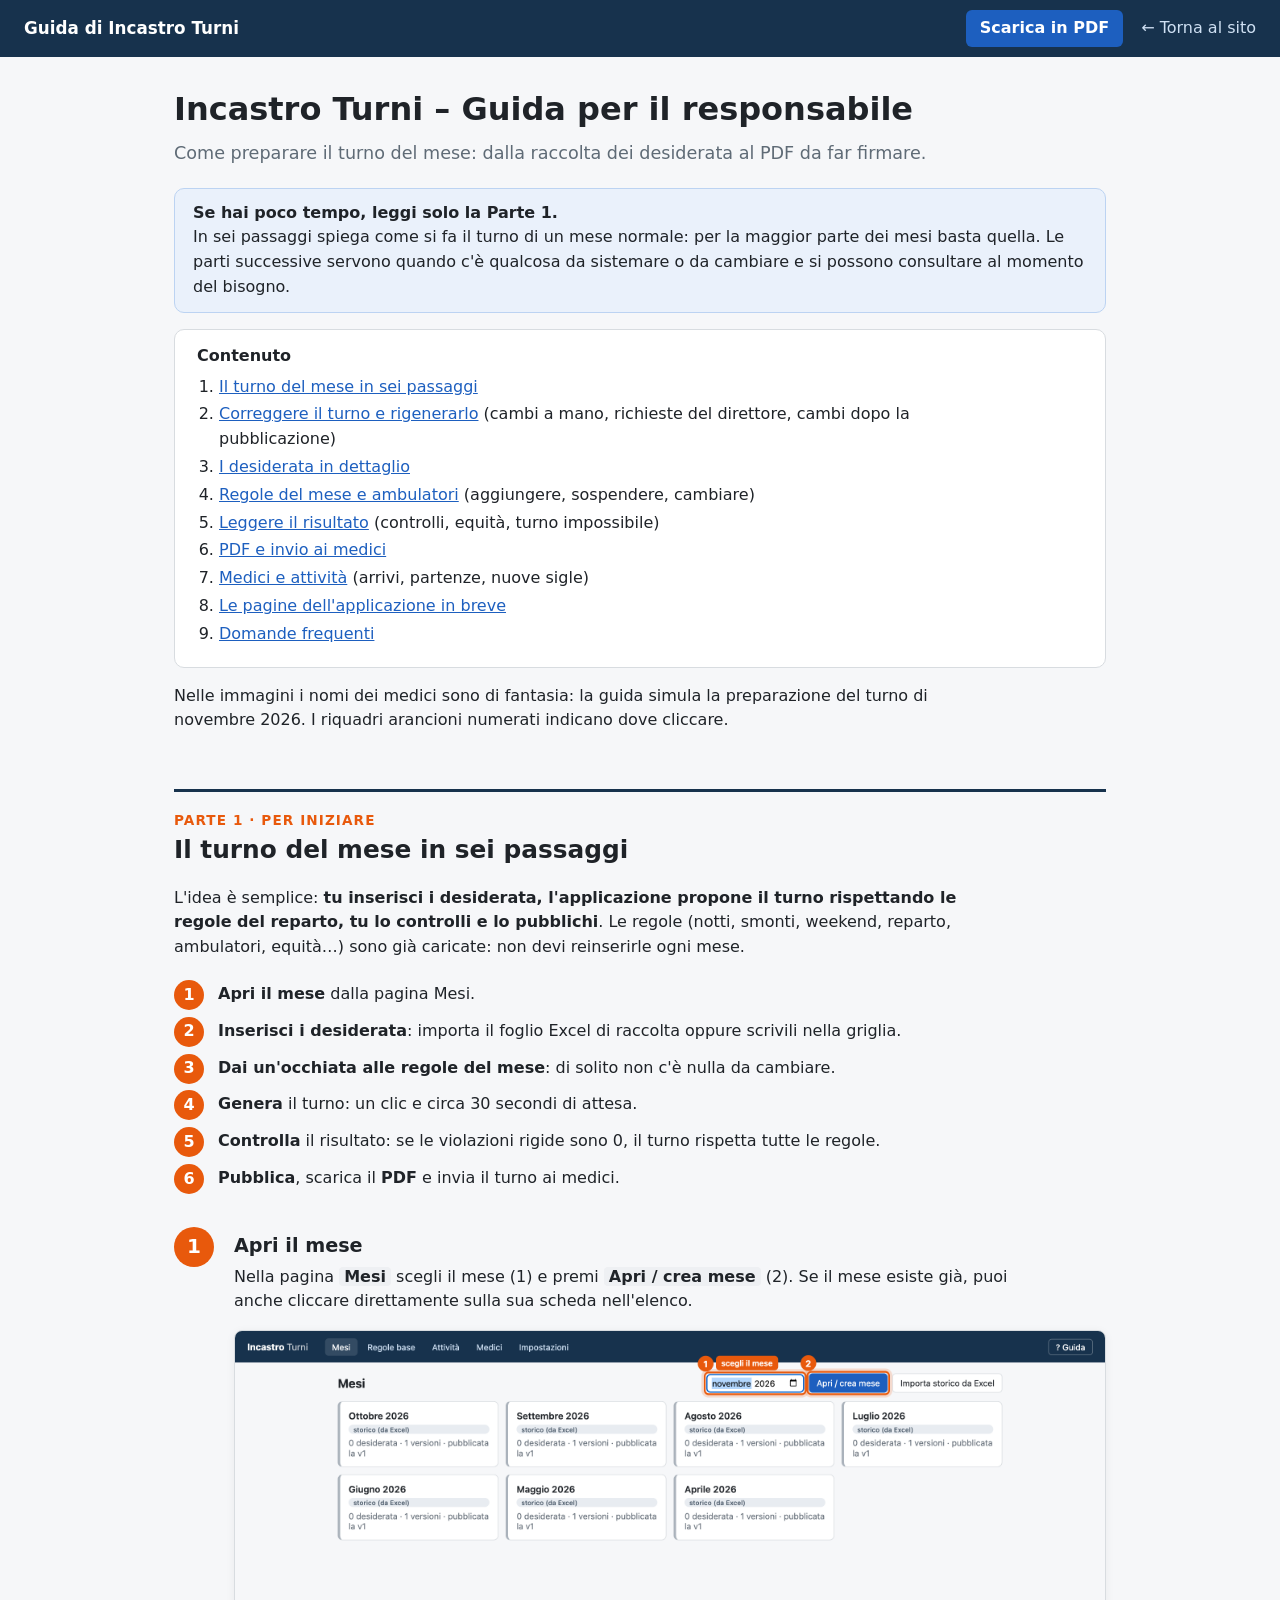
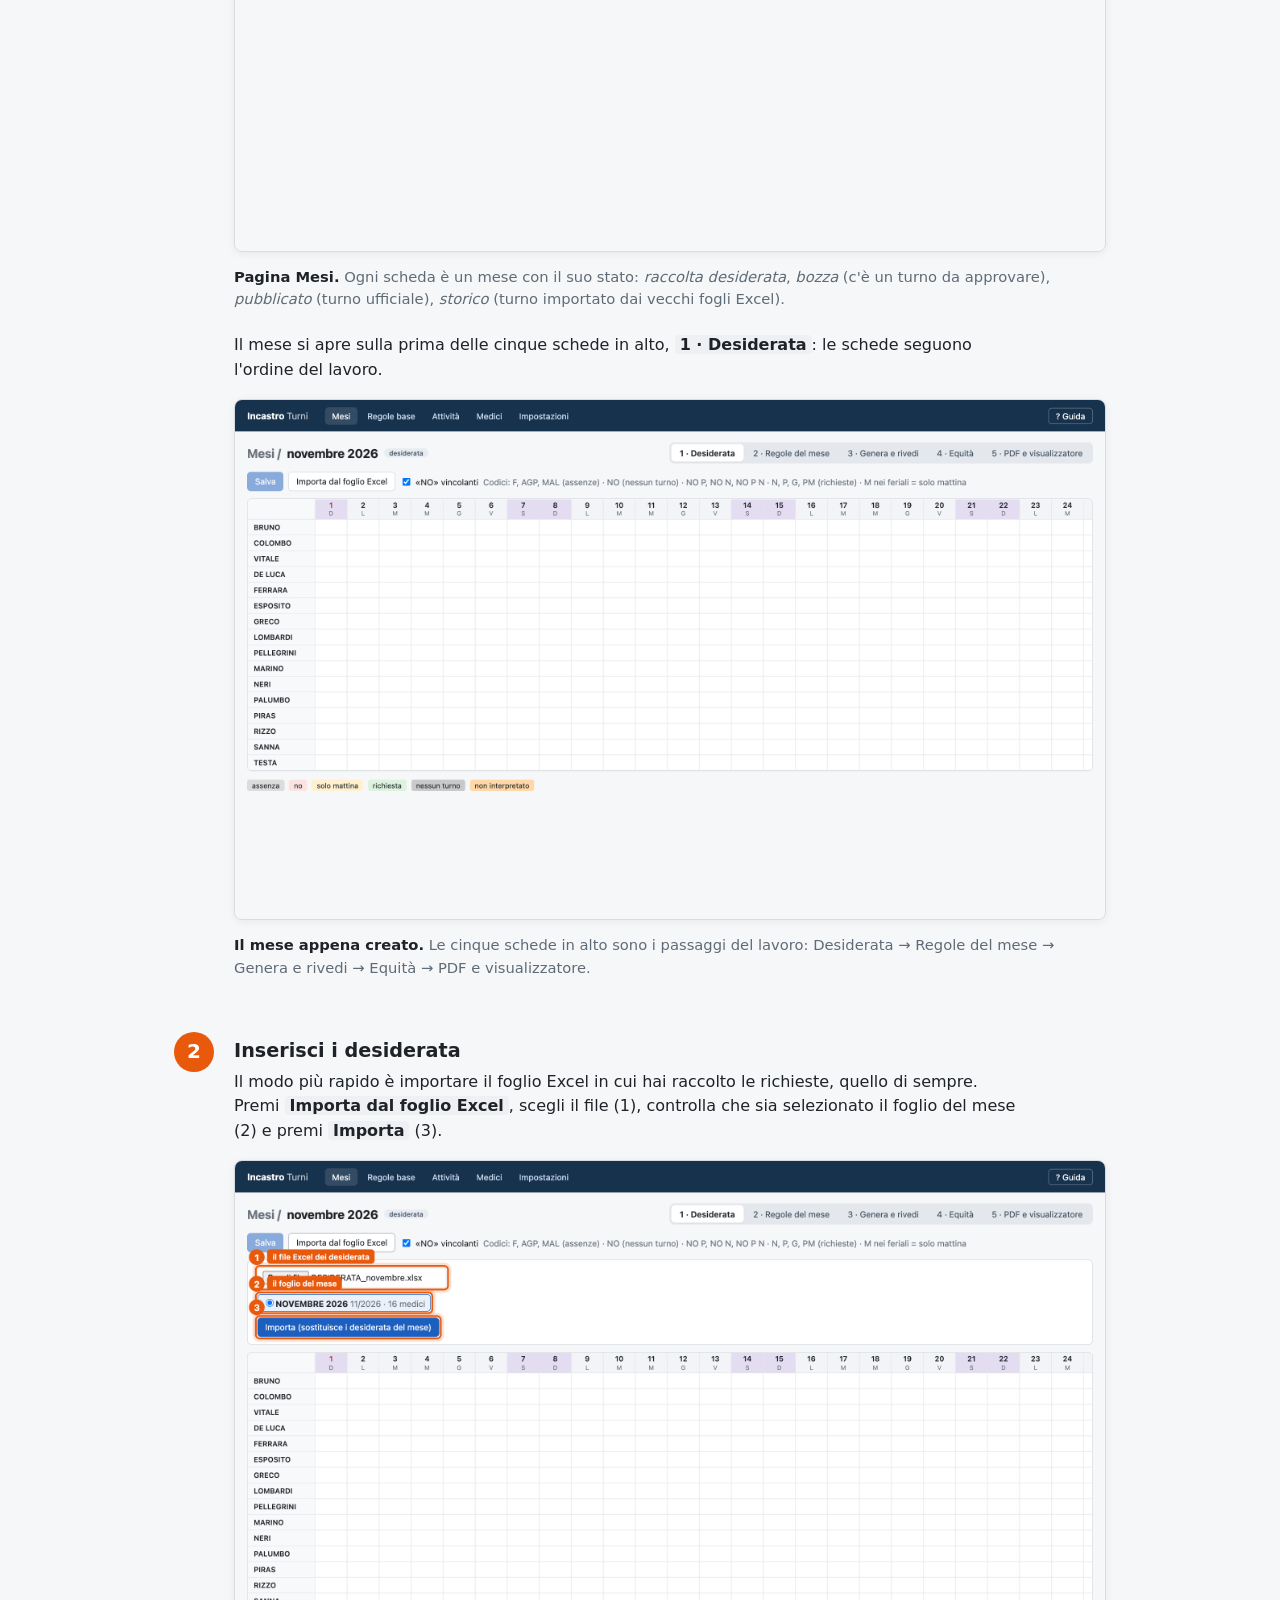
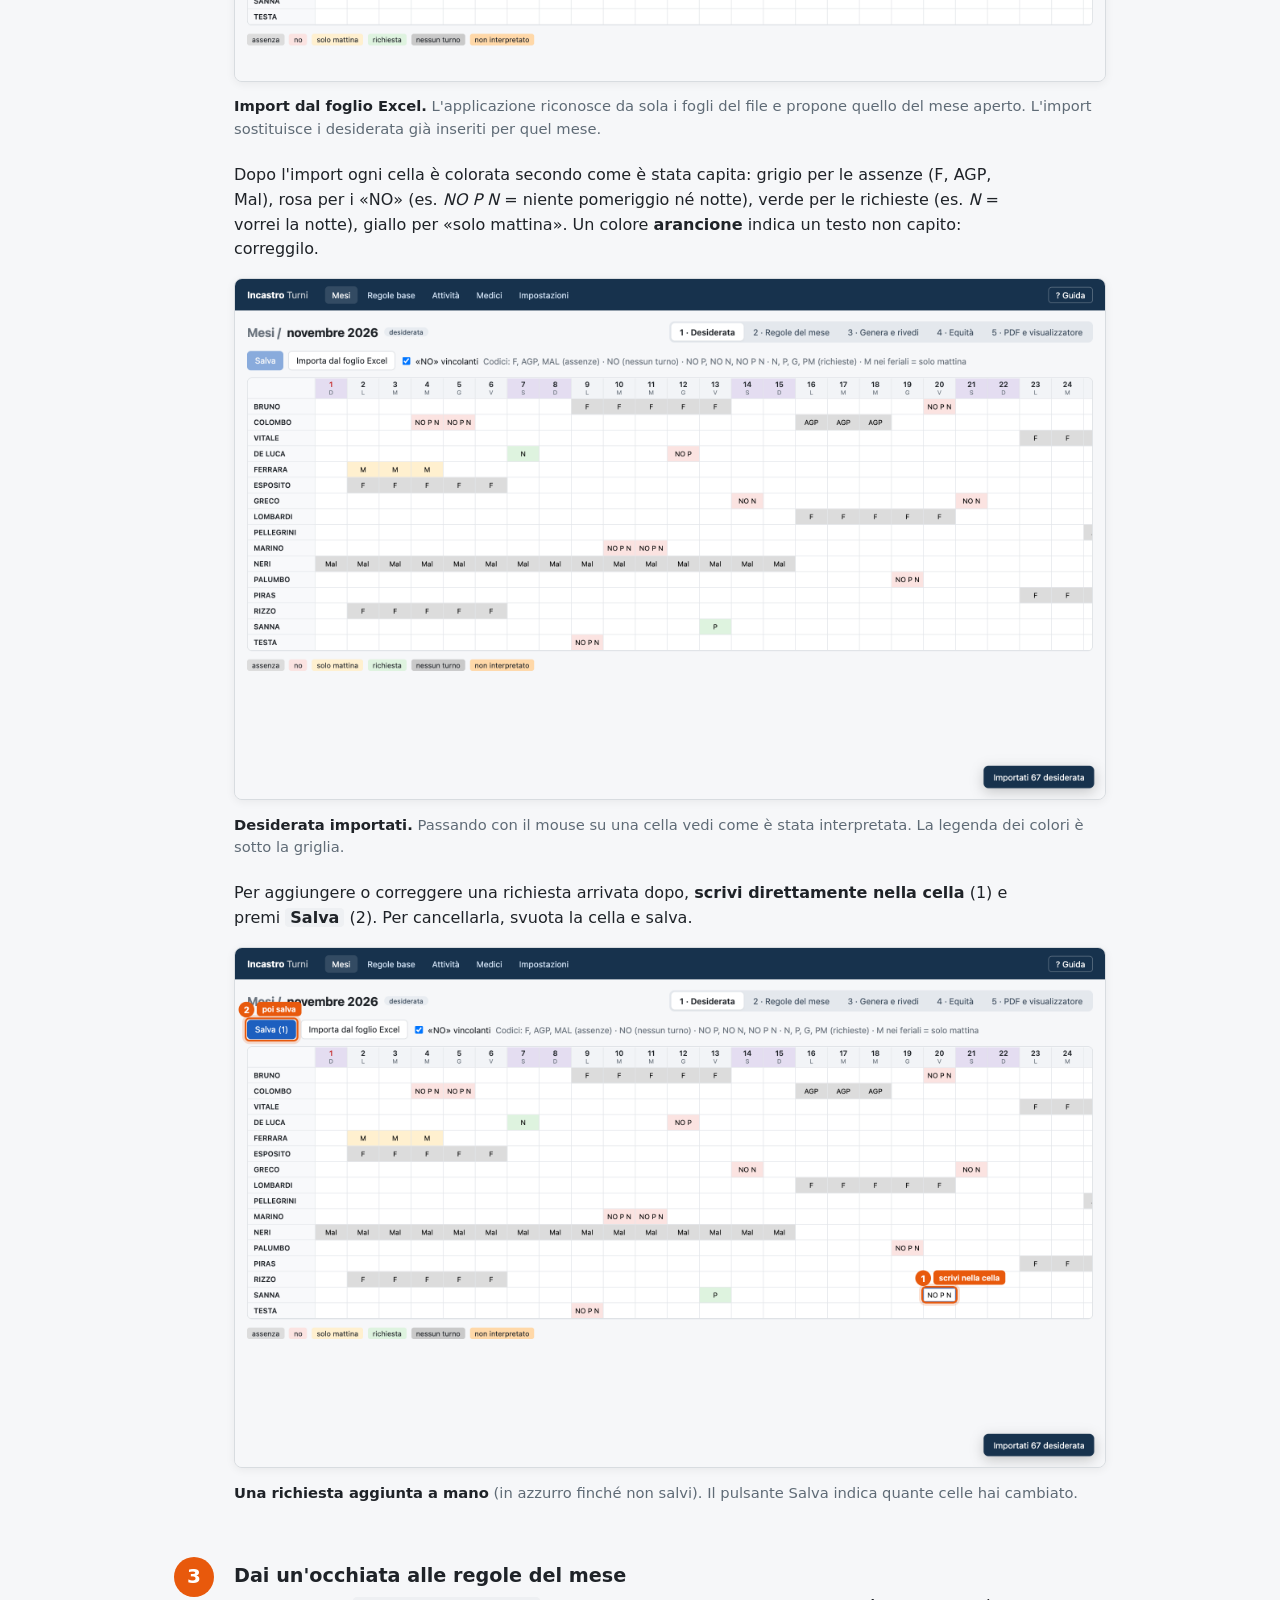
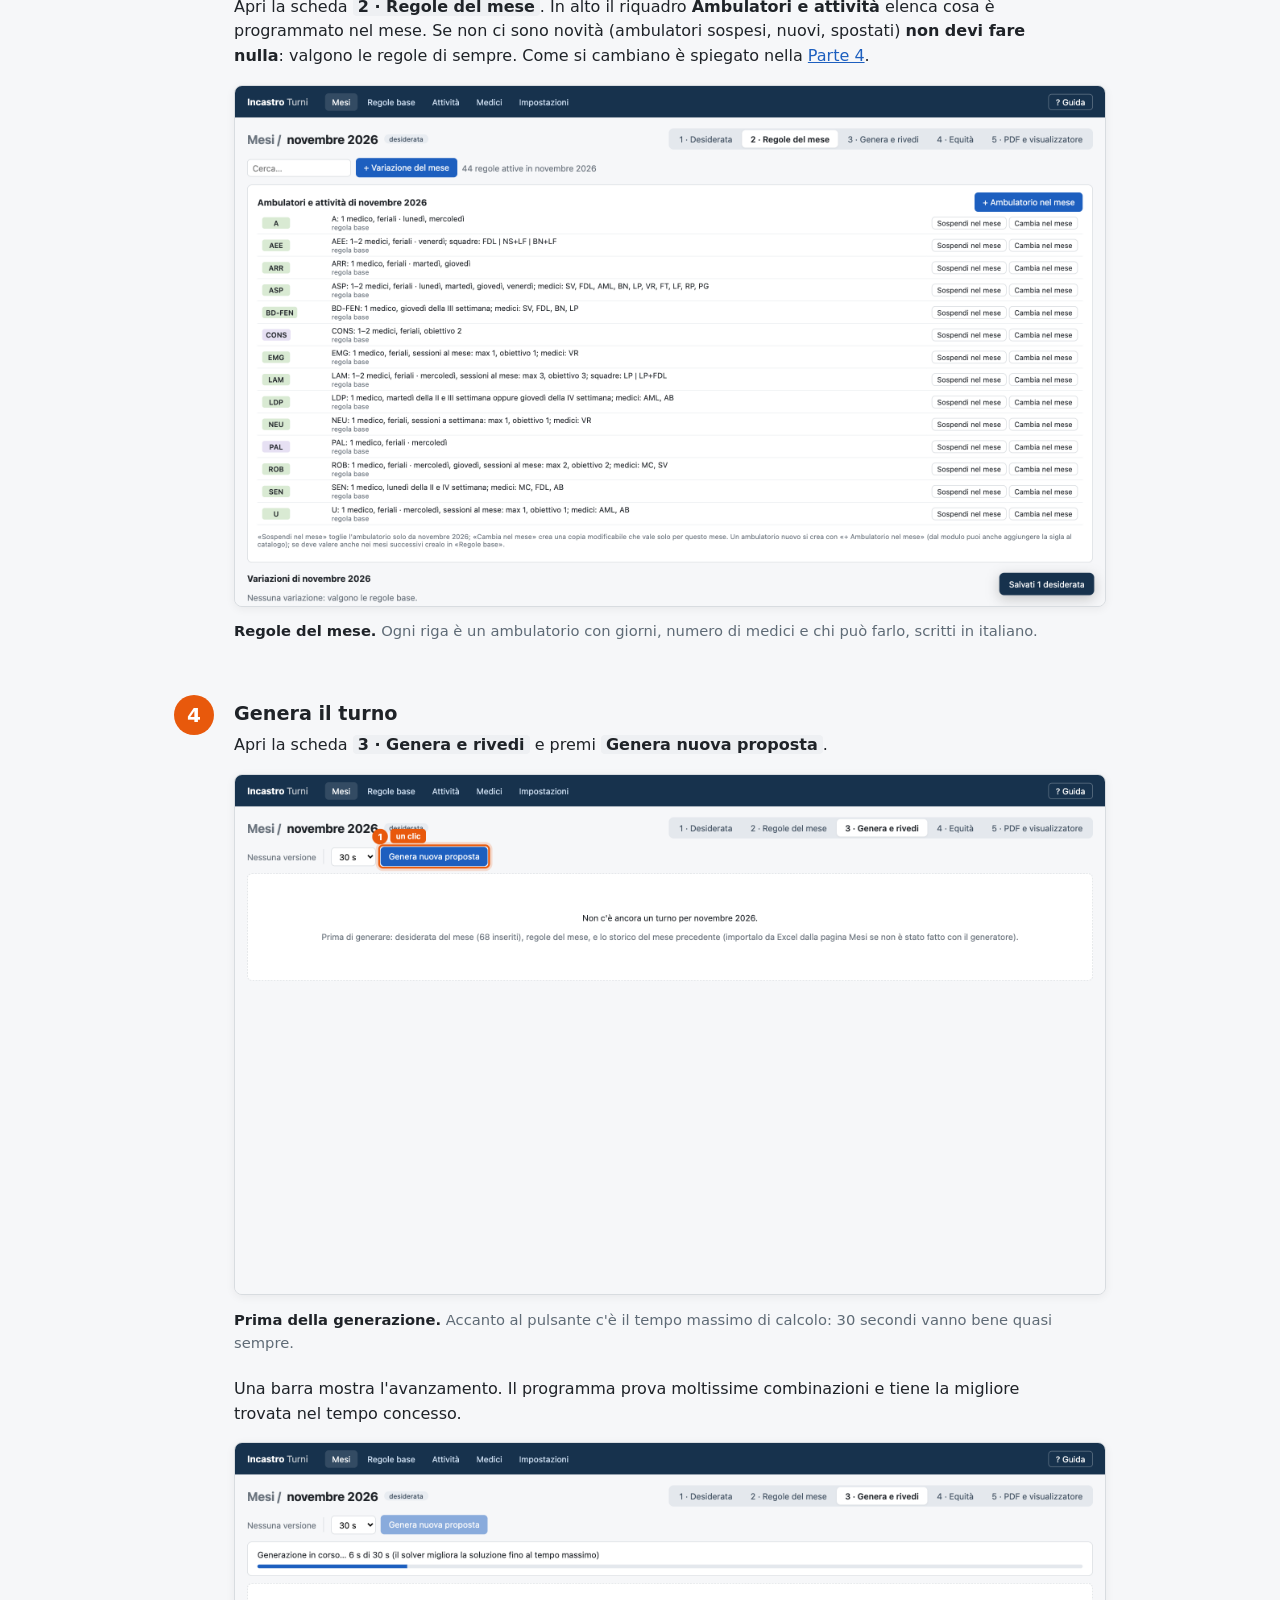
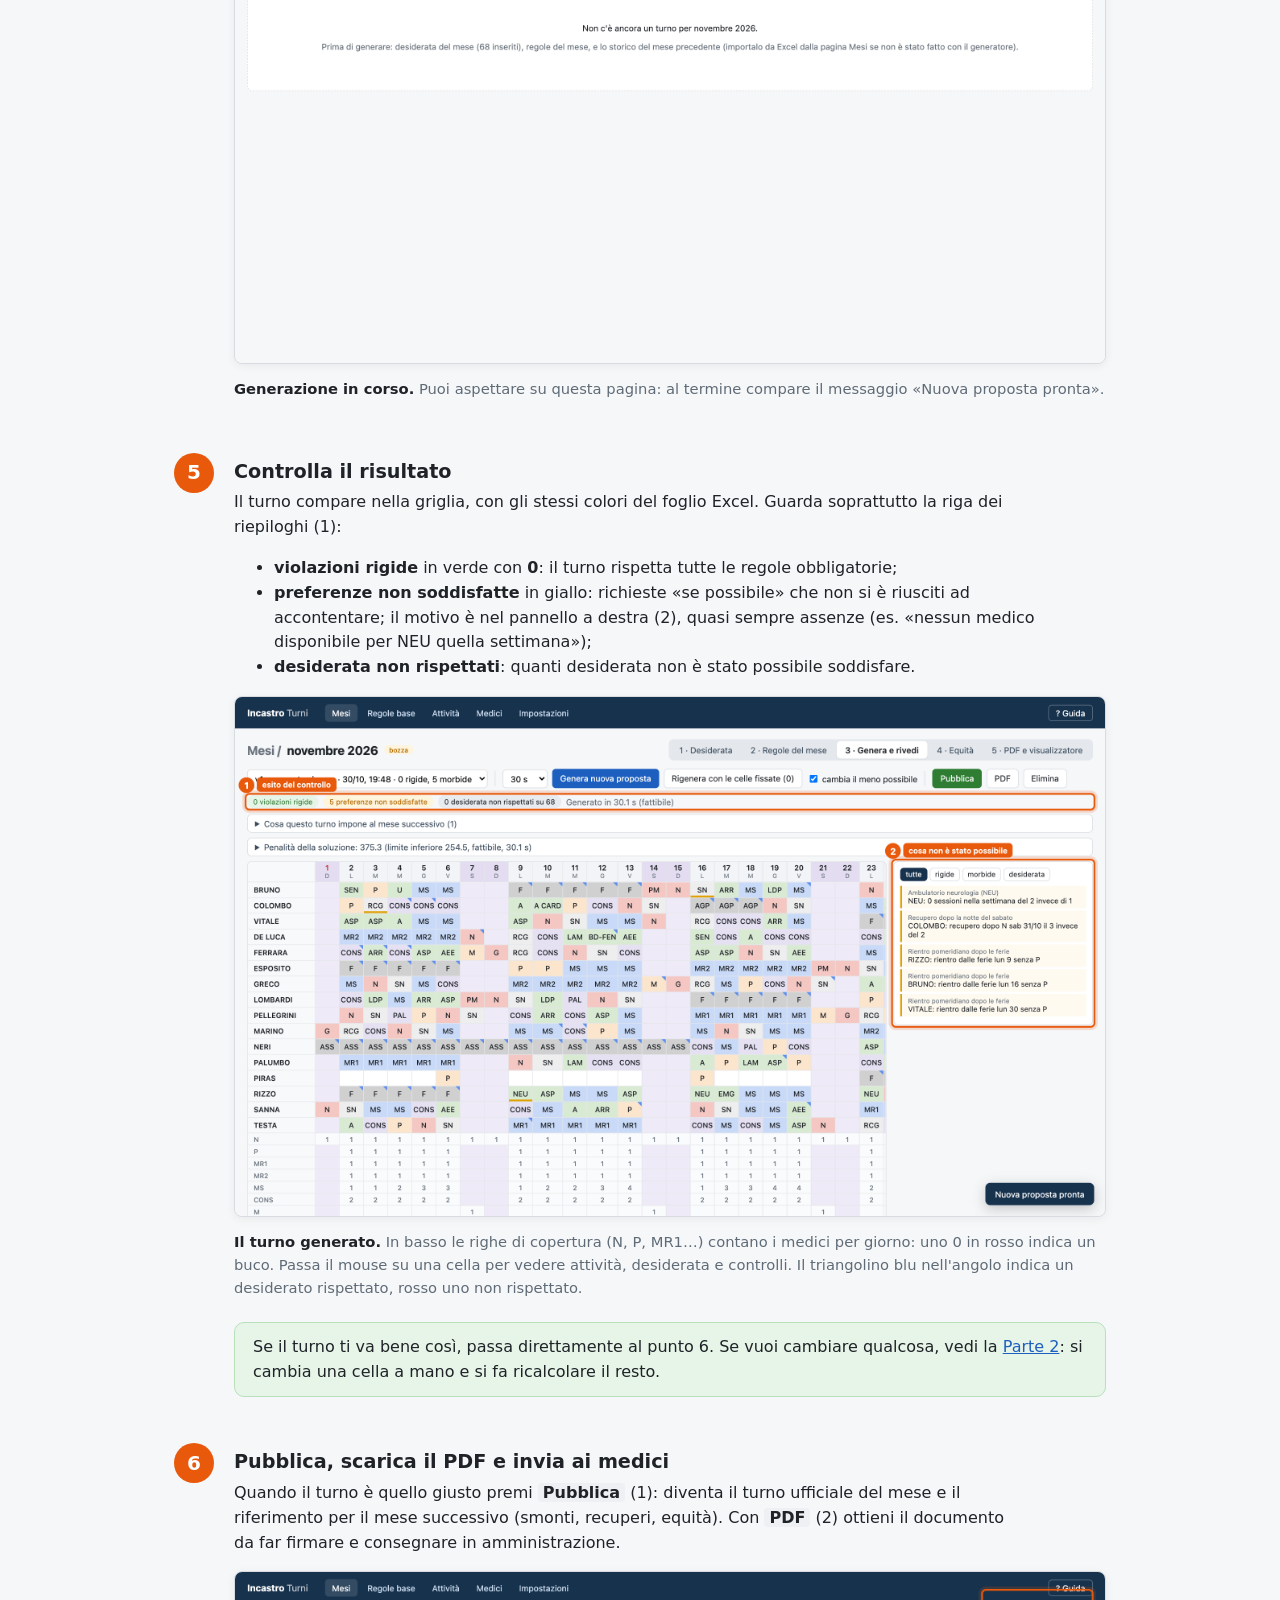
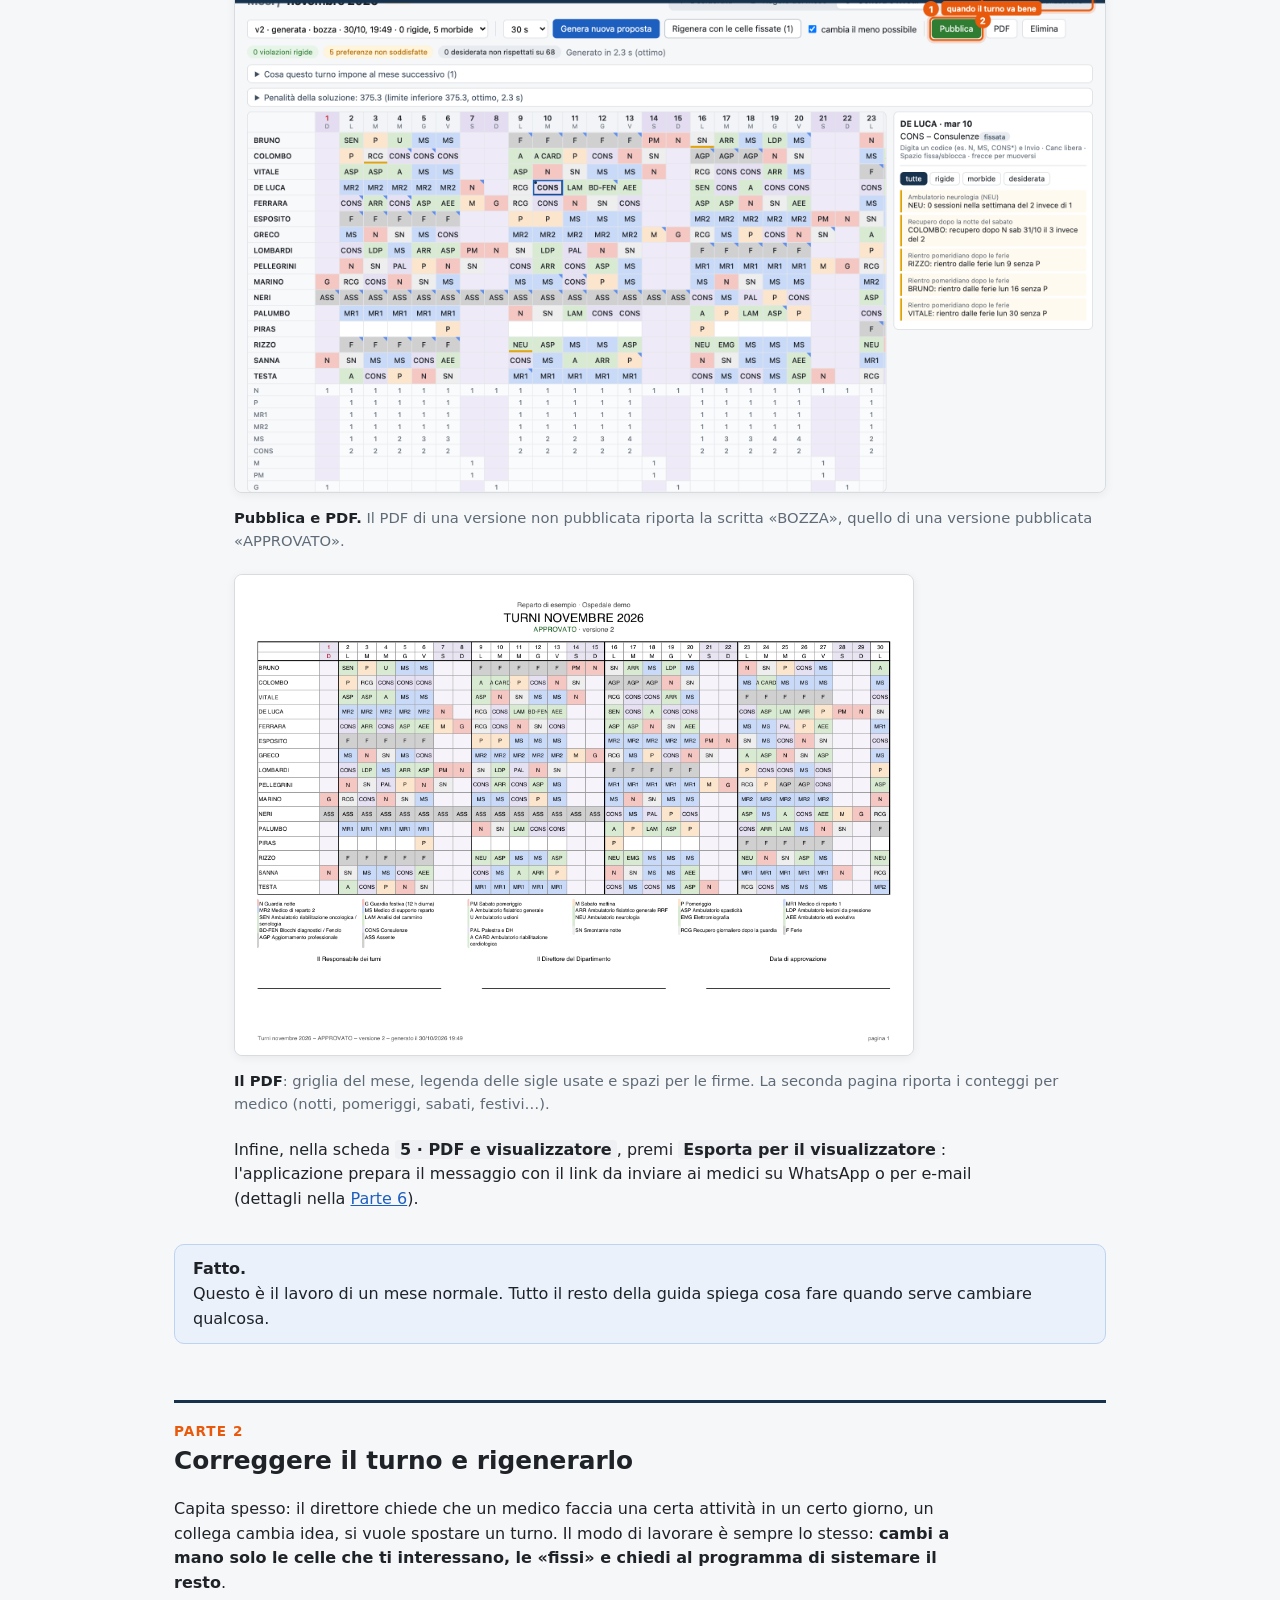
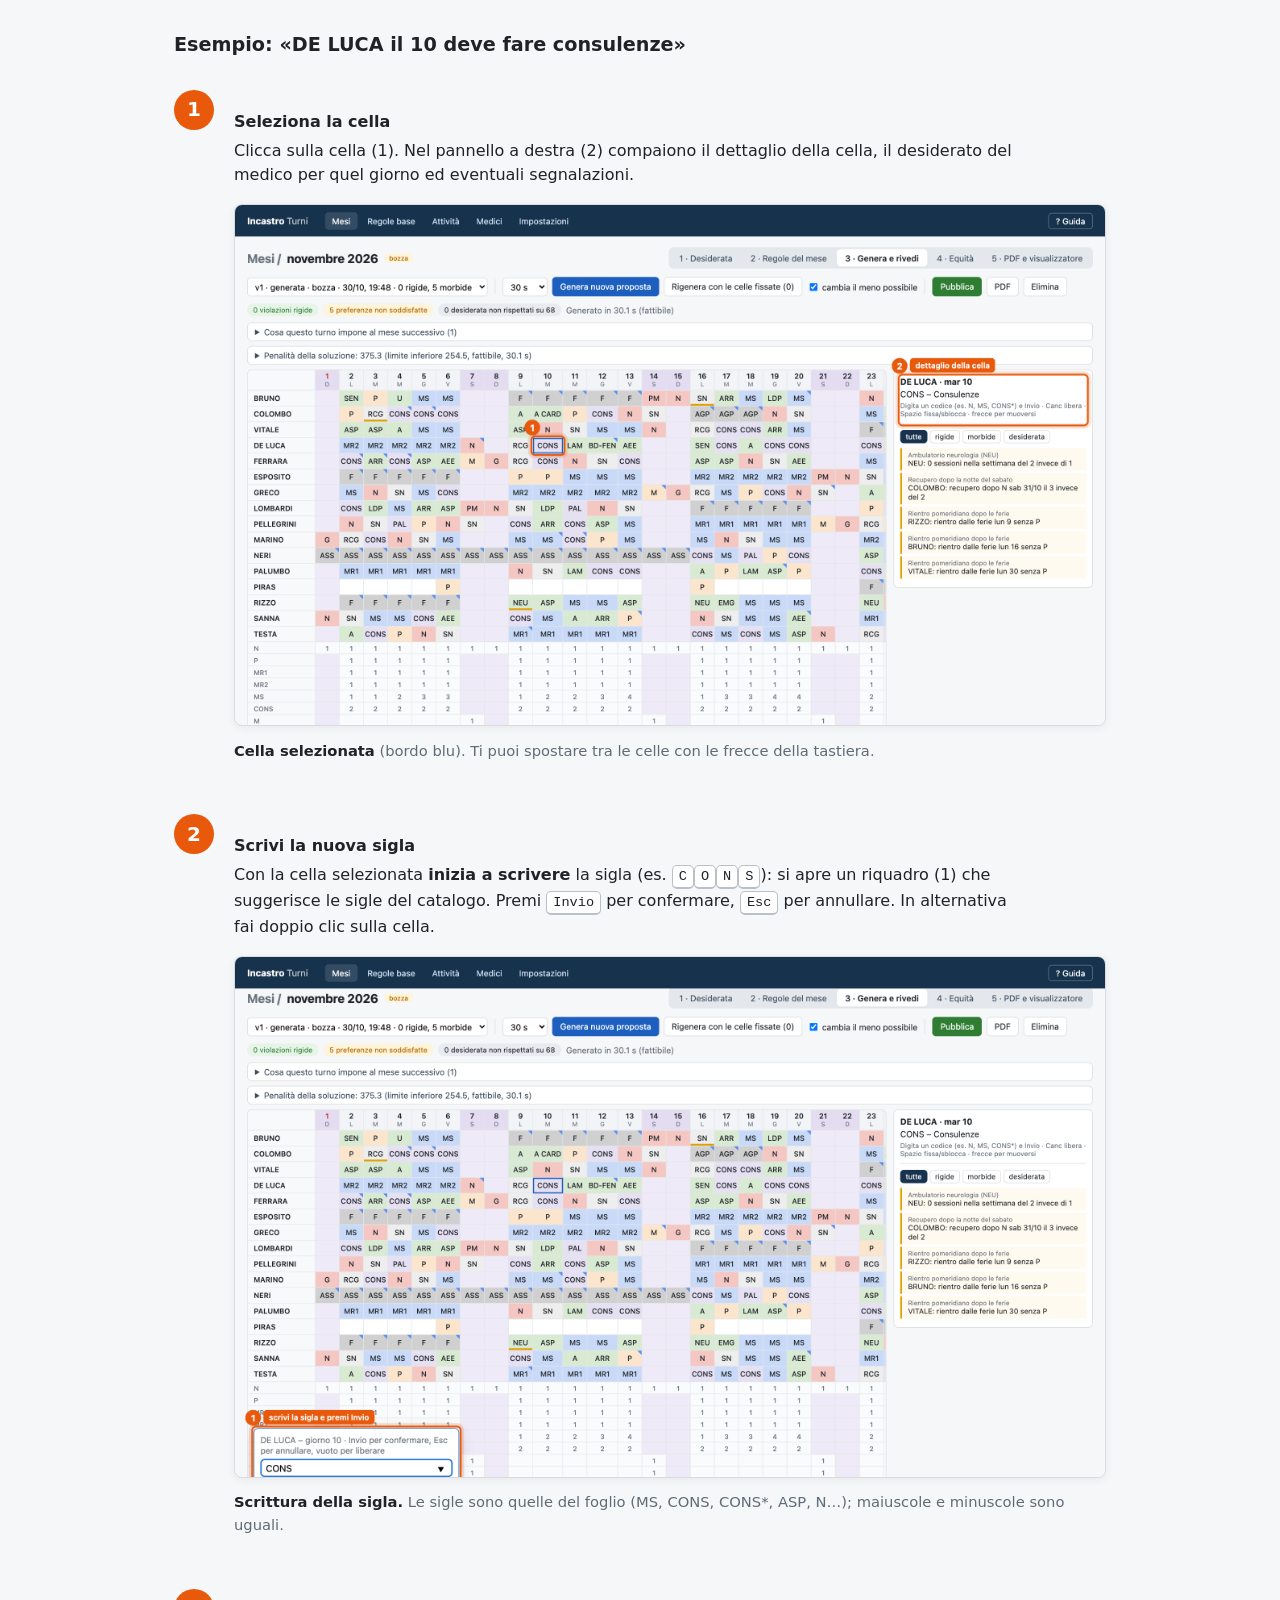
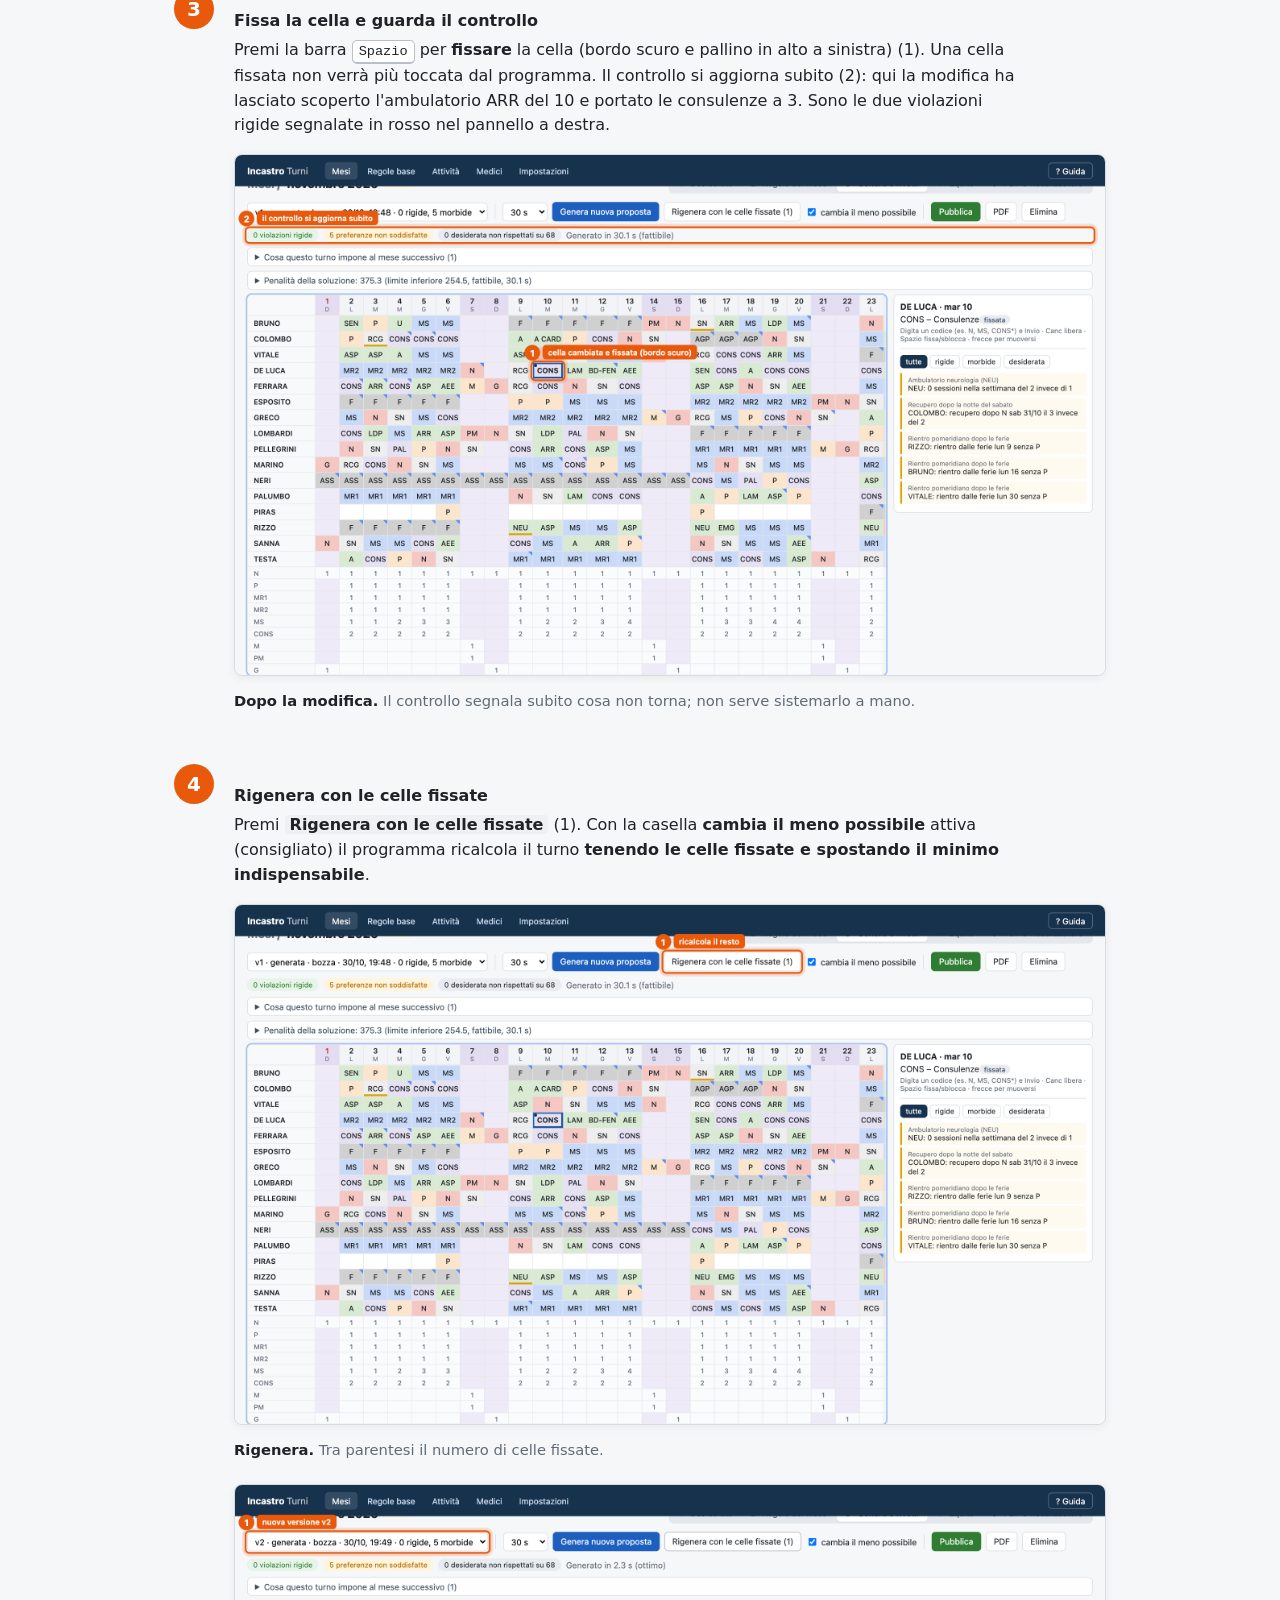
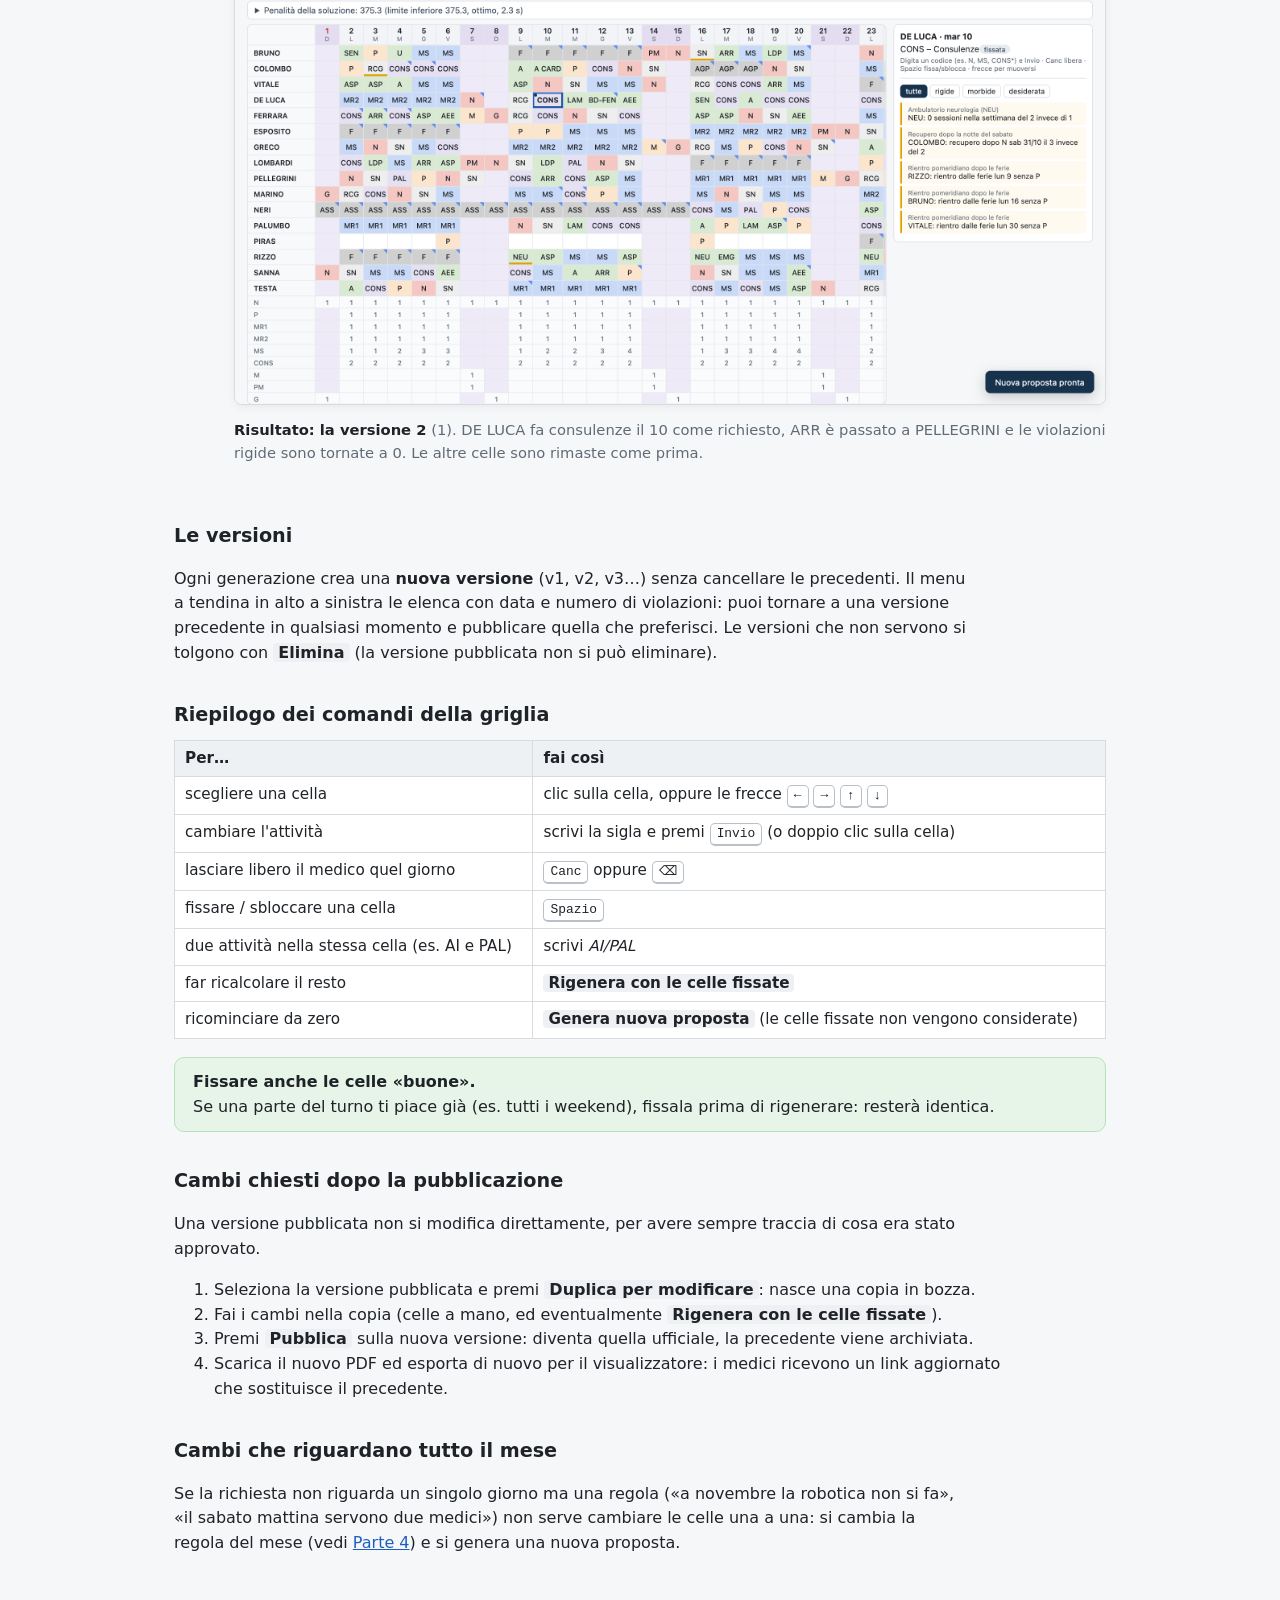
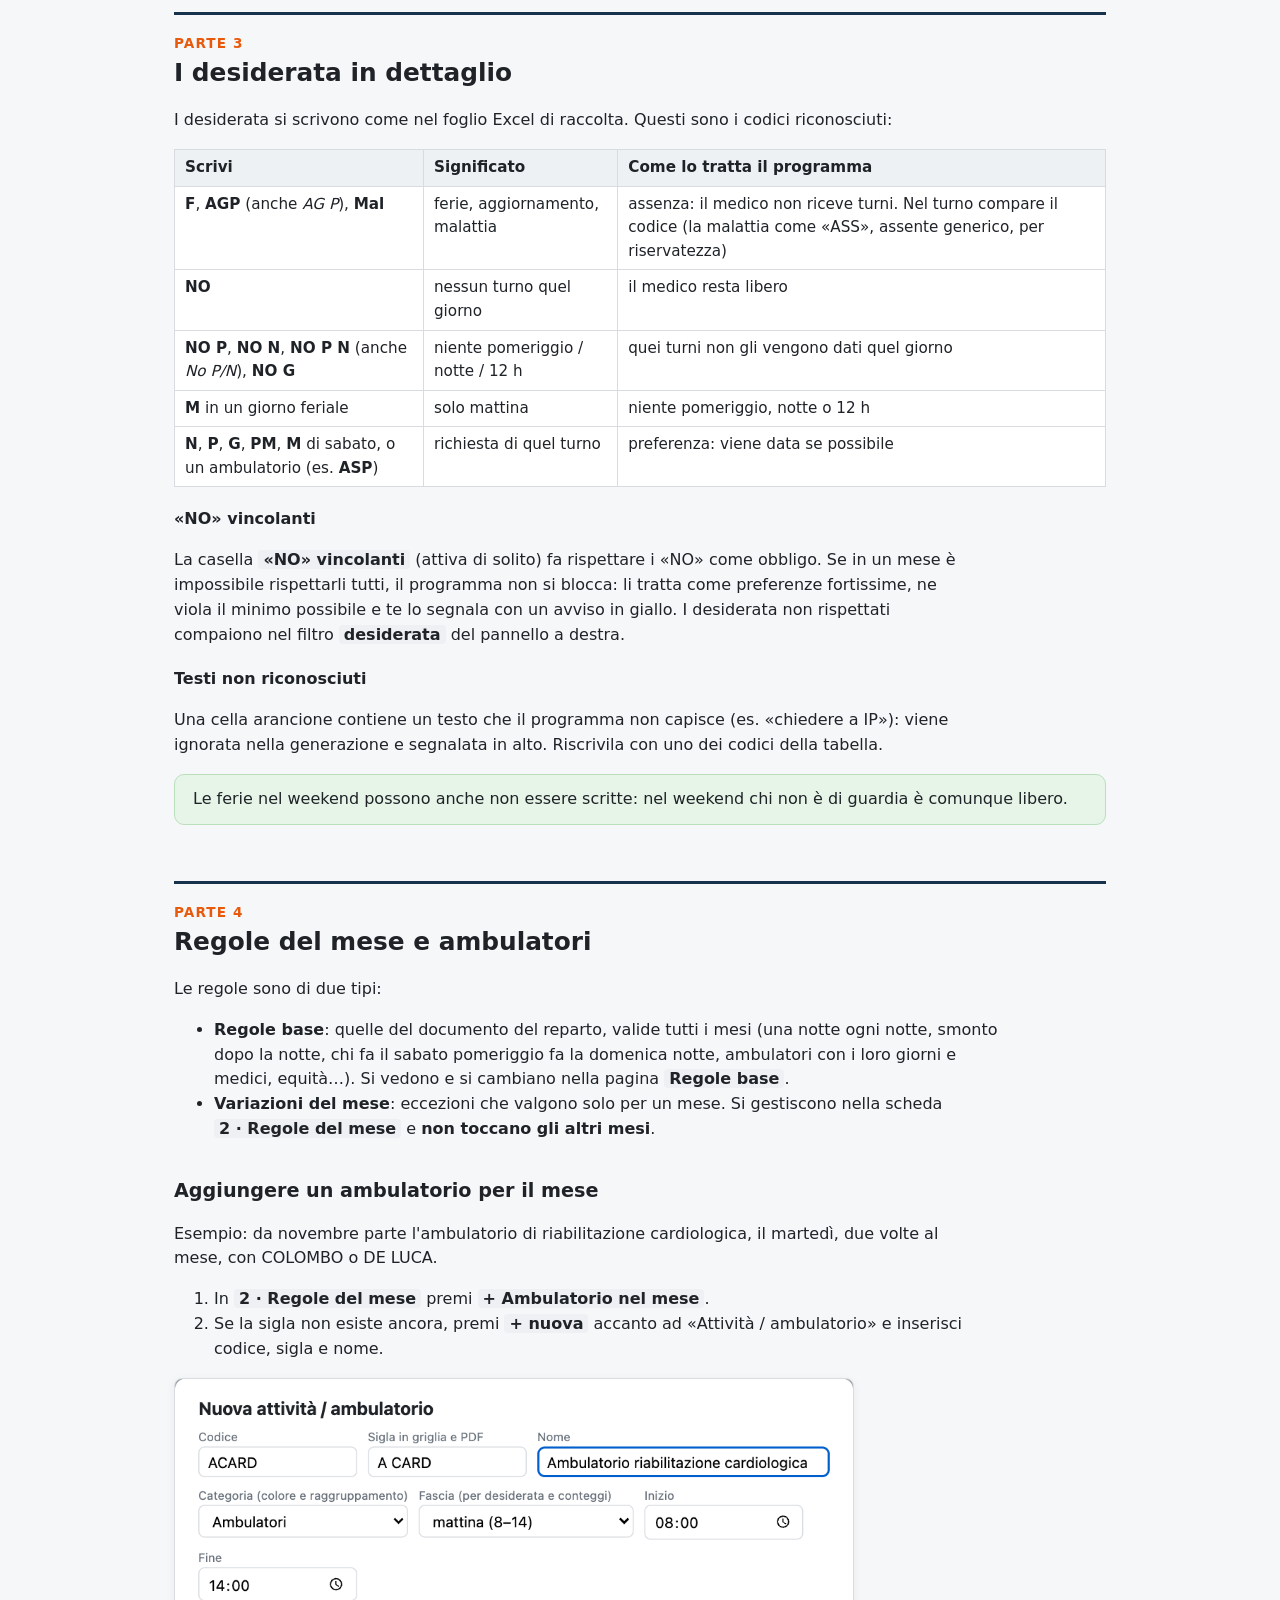
==== commit b0a25801: "Sito: nomi generici (niente USU/UGC), materiali rigenerati, versione sui link di icona e stile Co-Au" ====
--- a/docs/guida/index.html
+++ b/docs/guida/index.html
@@ -513,8 +513,8 @@
   <li><span class="sigla">M</span> sabato mattina</li>
   <li><span class="sigla">PM</span> sabato pomeriggio</li>
   <li><span class="sigla">P</span> pomeriggio feriale</li>
-  <li><span class="sigla">MR1</span> medico di reparto USU</li>
-  <li><span class="sigla">MR2</span> medico di reparto UGC</li>
+  <li><span class="sigla">MR1</span> medico di reparto 1</li>
+  <li><span class="sigla">MR2</span> medico di reparto 2</li>
   <li><span class="sigla">MS</span> medico di supporto</li>
   <li><span class="sigla">CONS</span> consulenze</li>
   <li><span class="sigla">CONS*</span> aggiornamento cartelle DH</li>
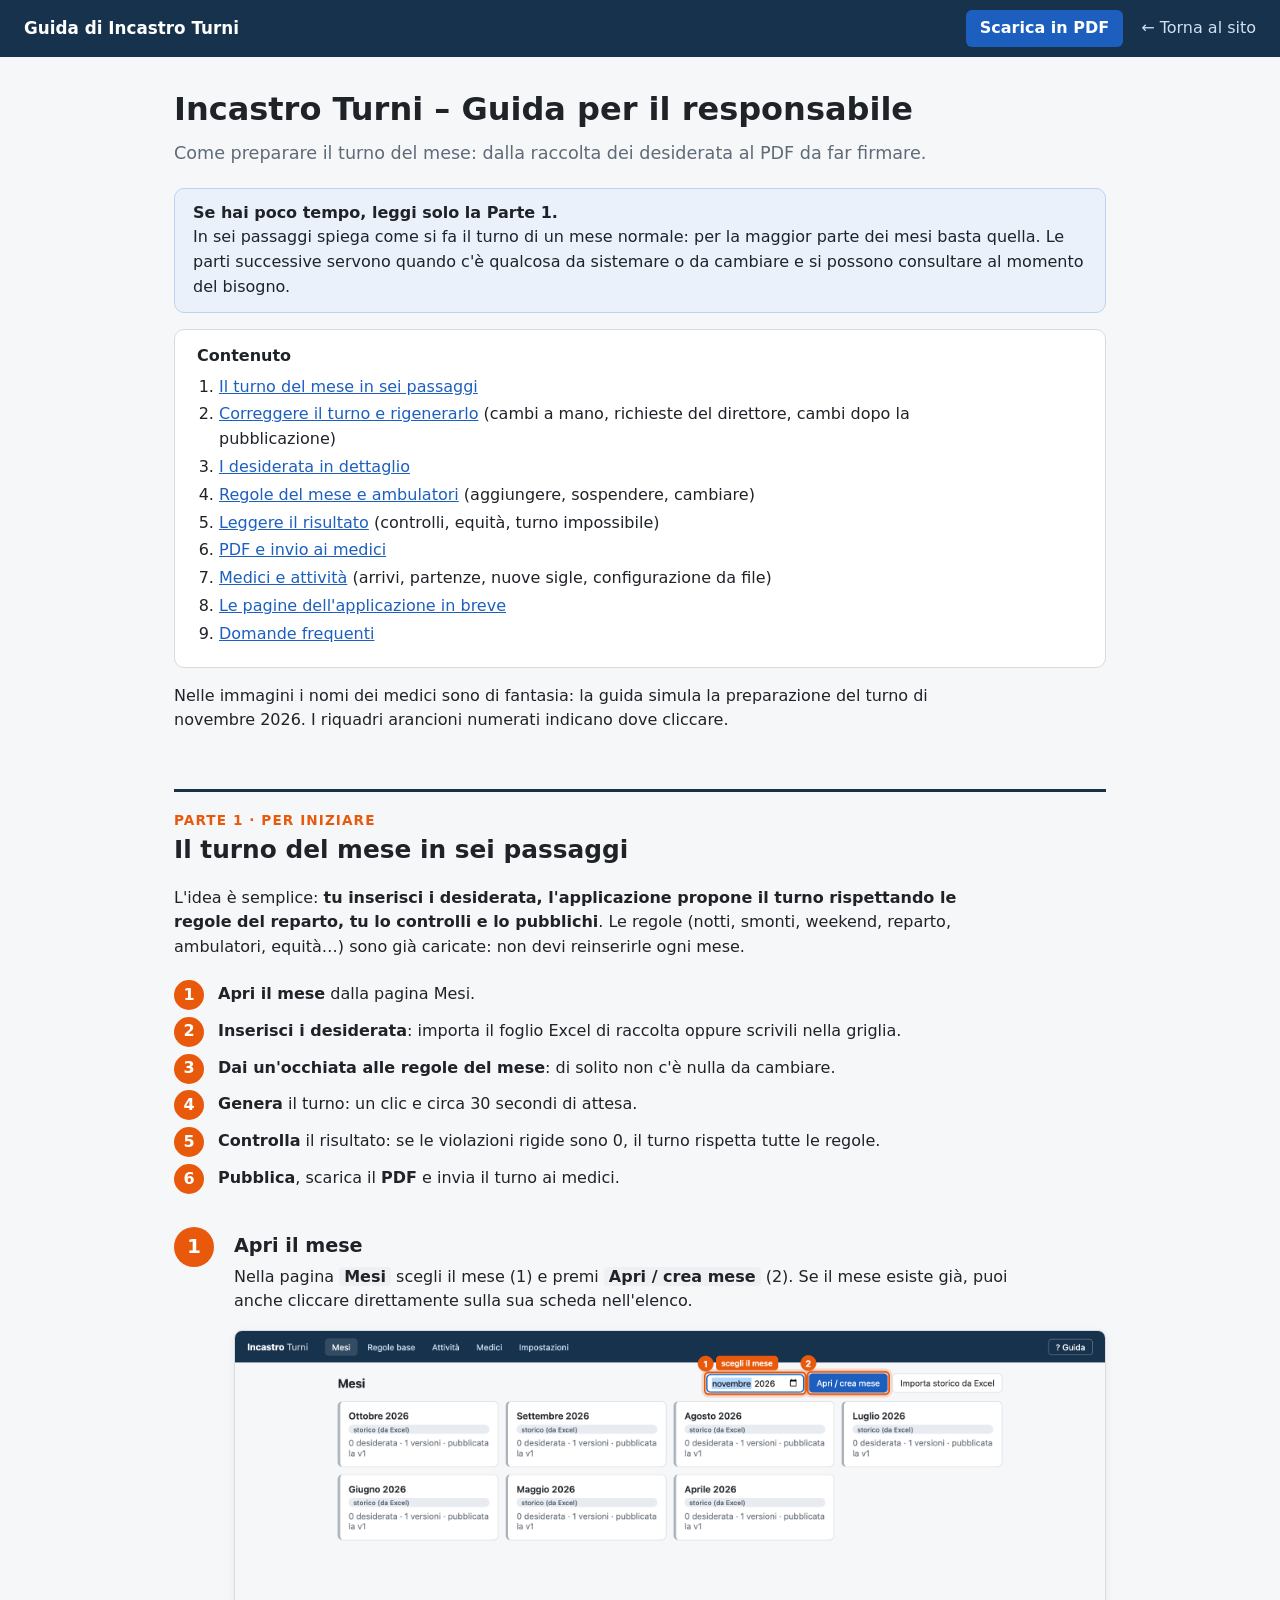
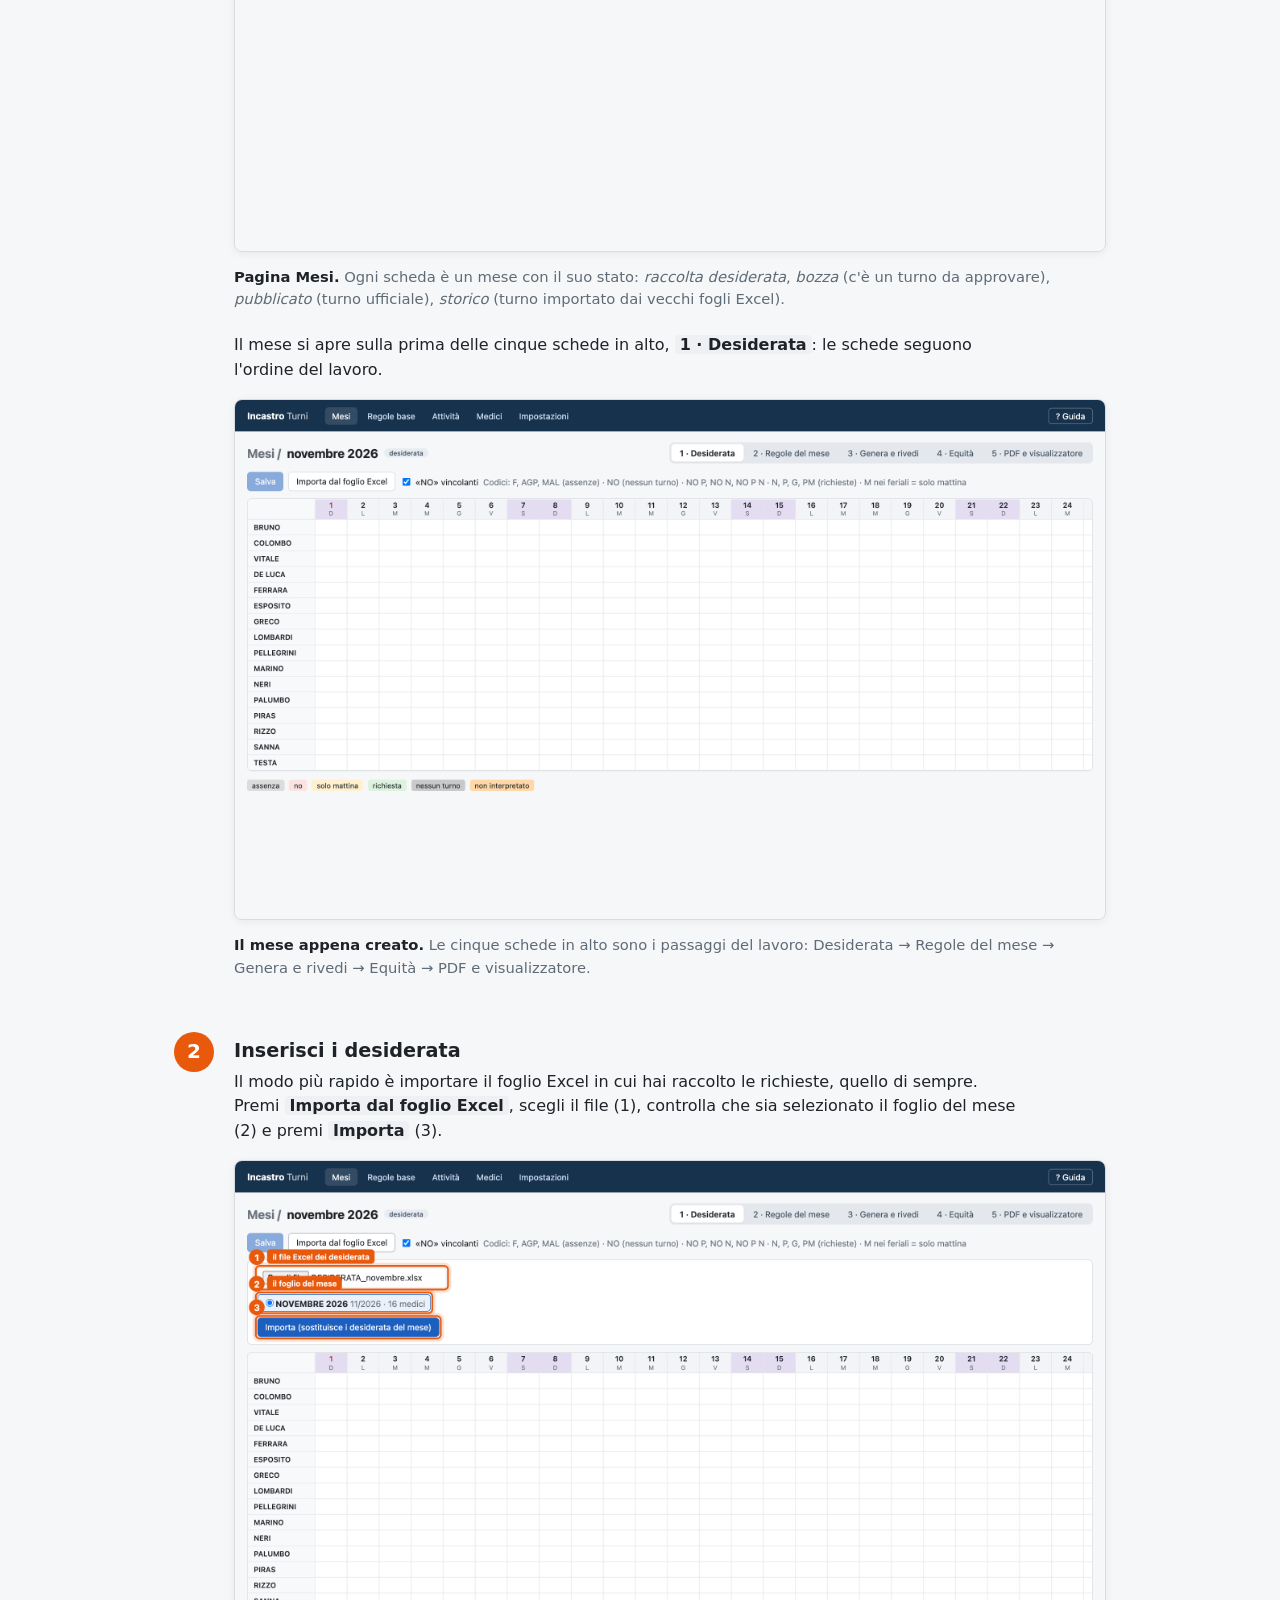
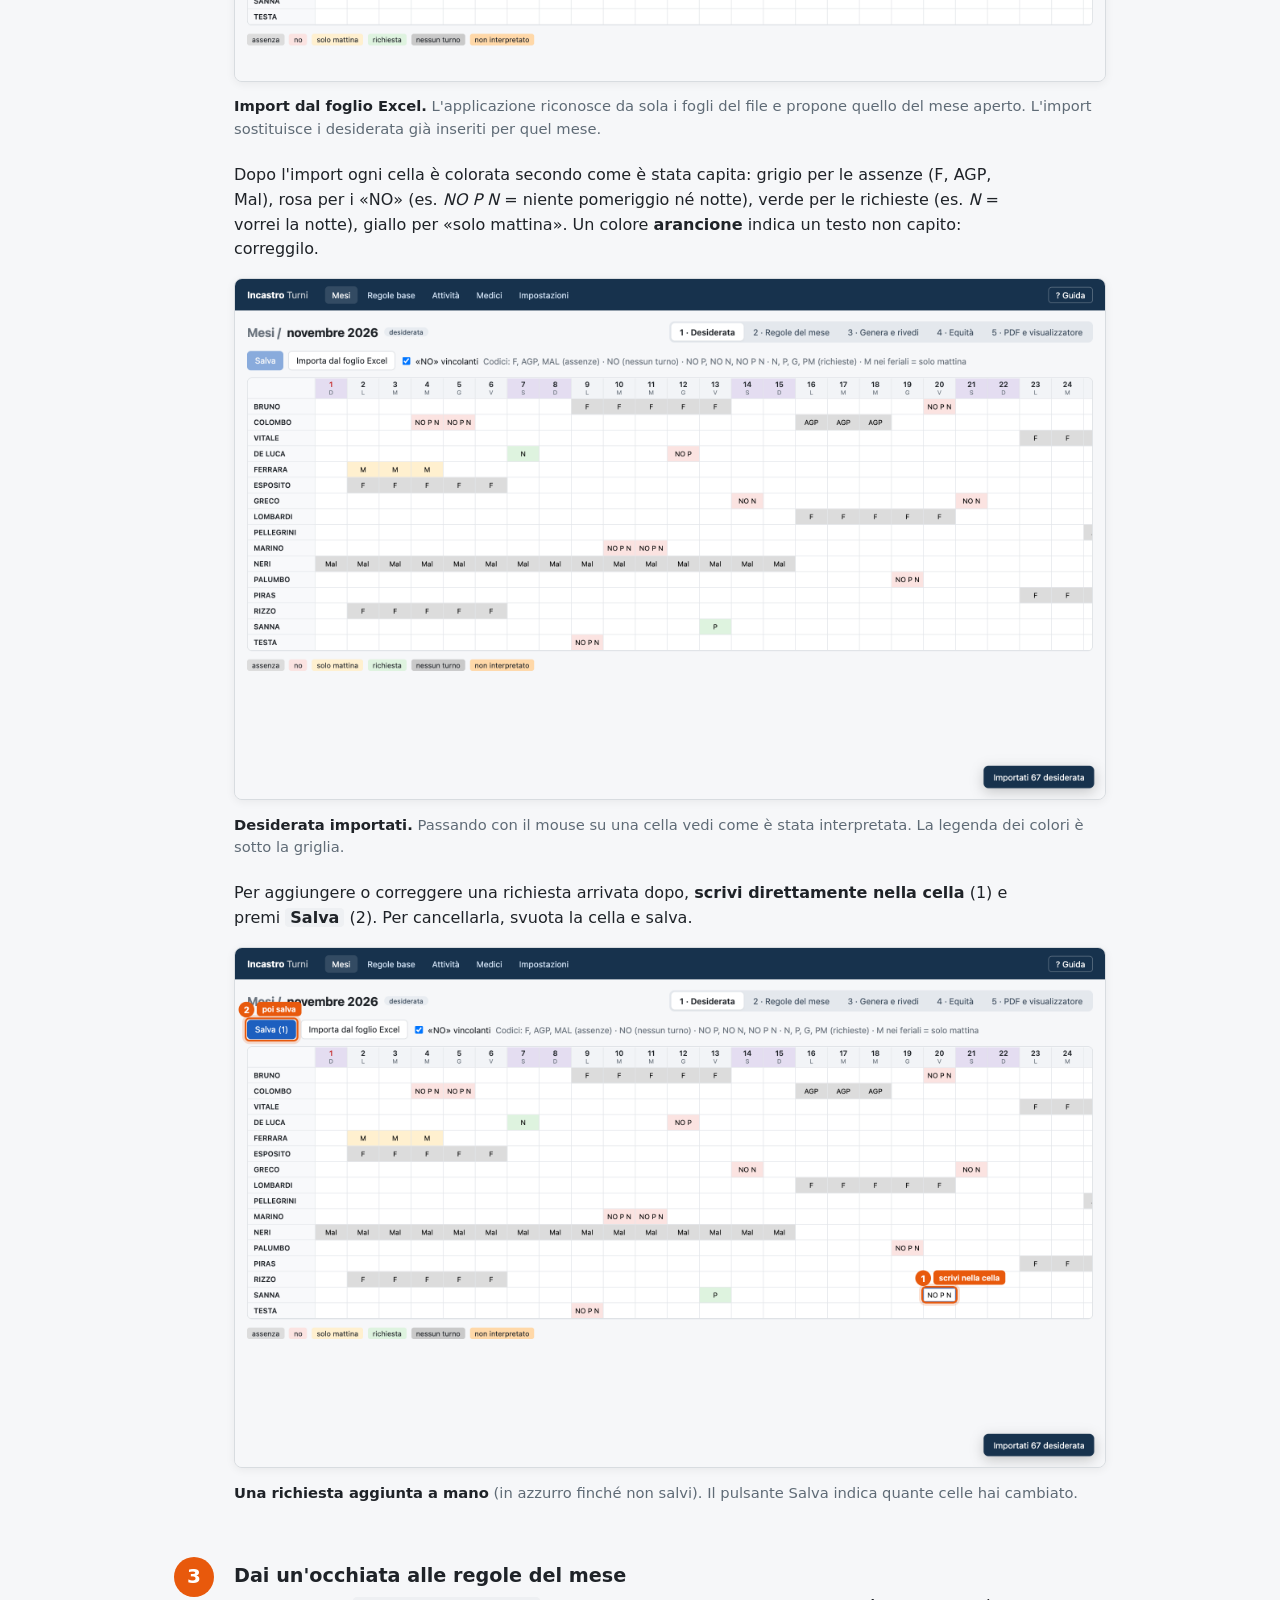
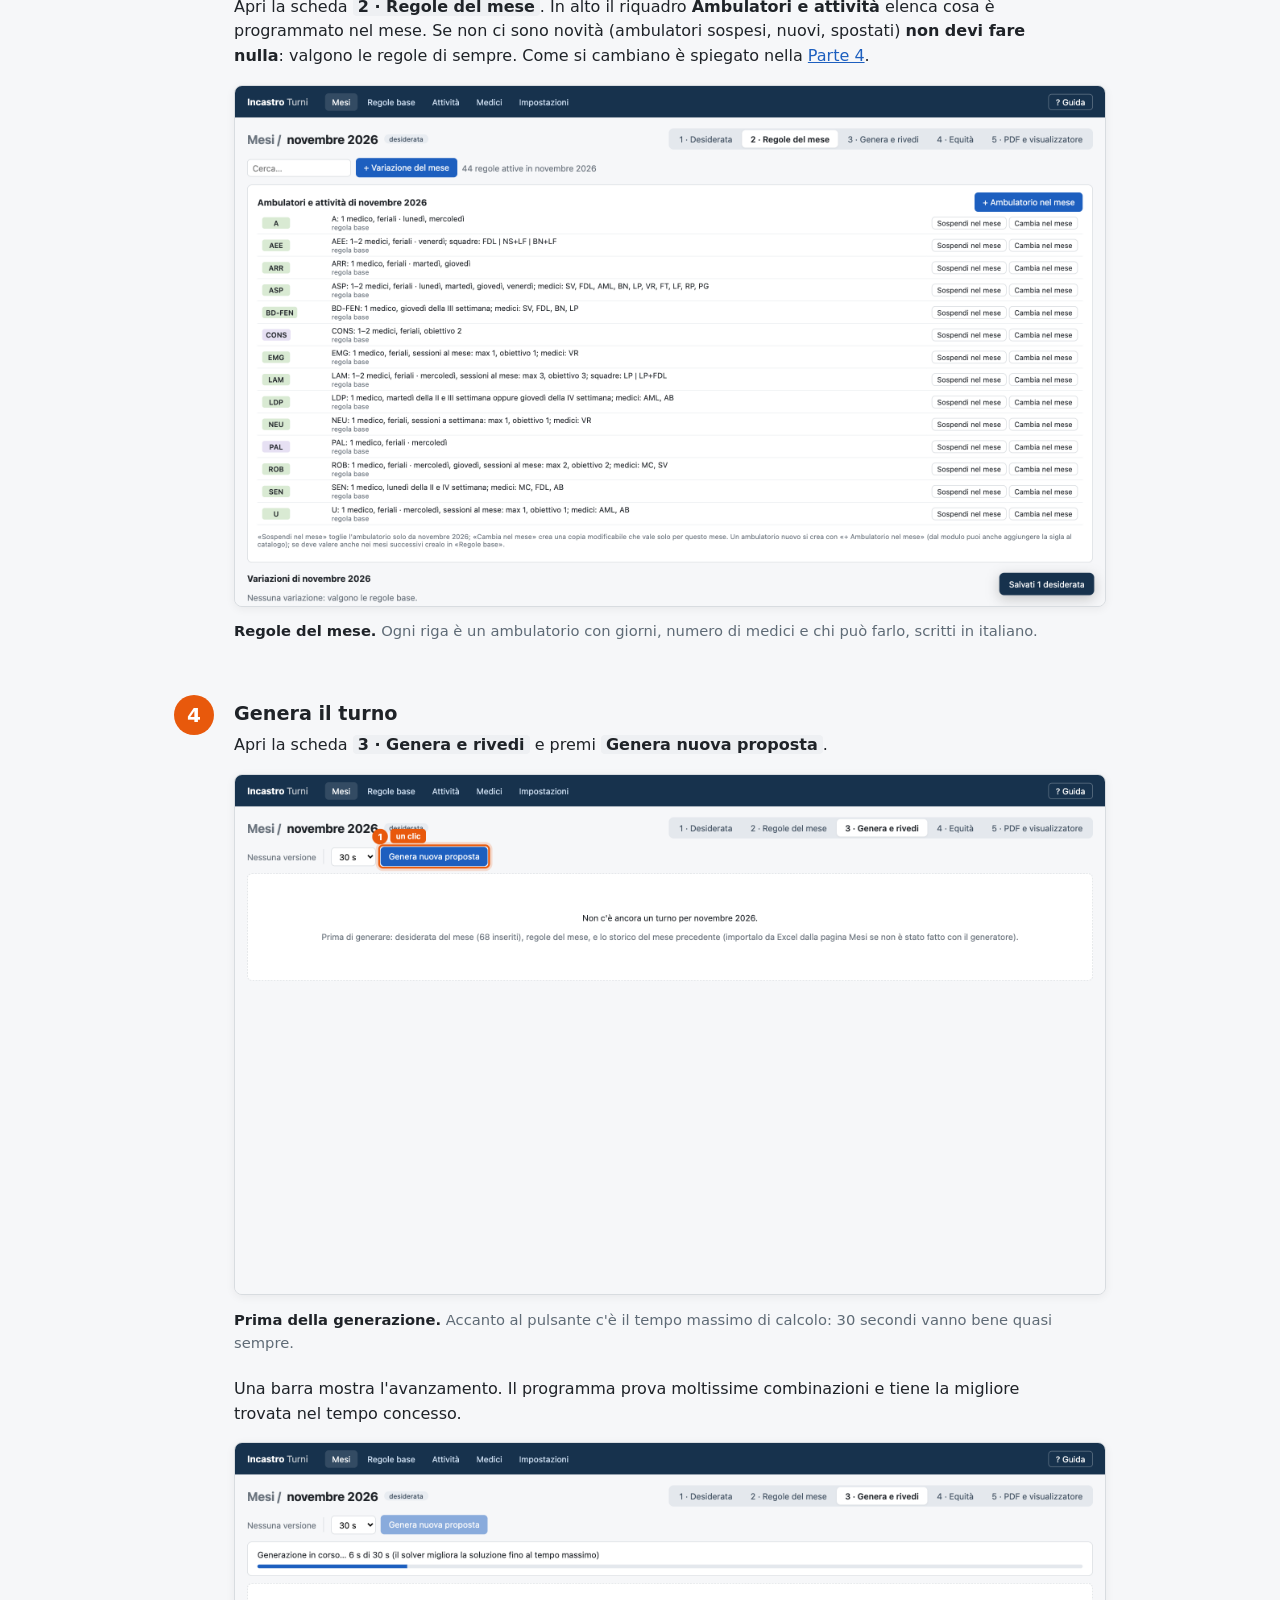
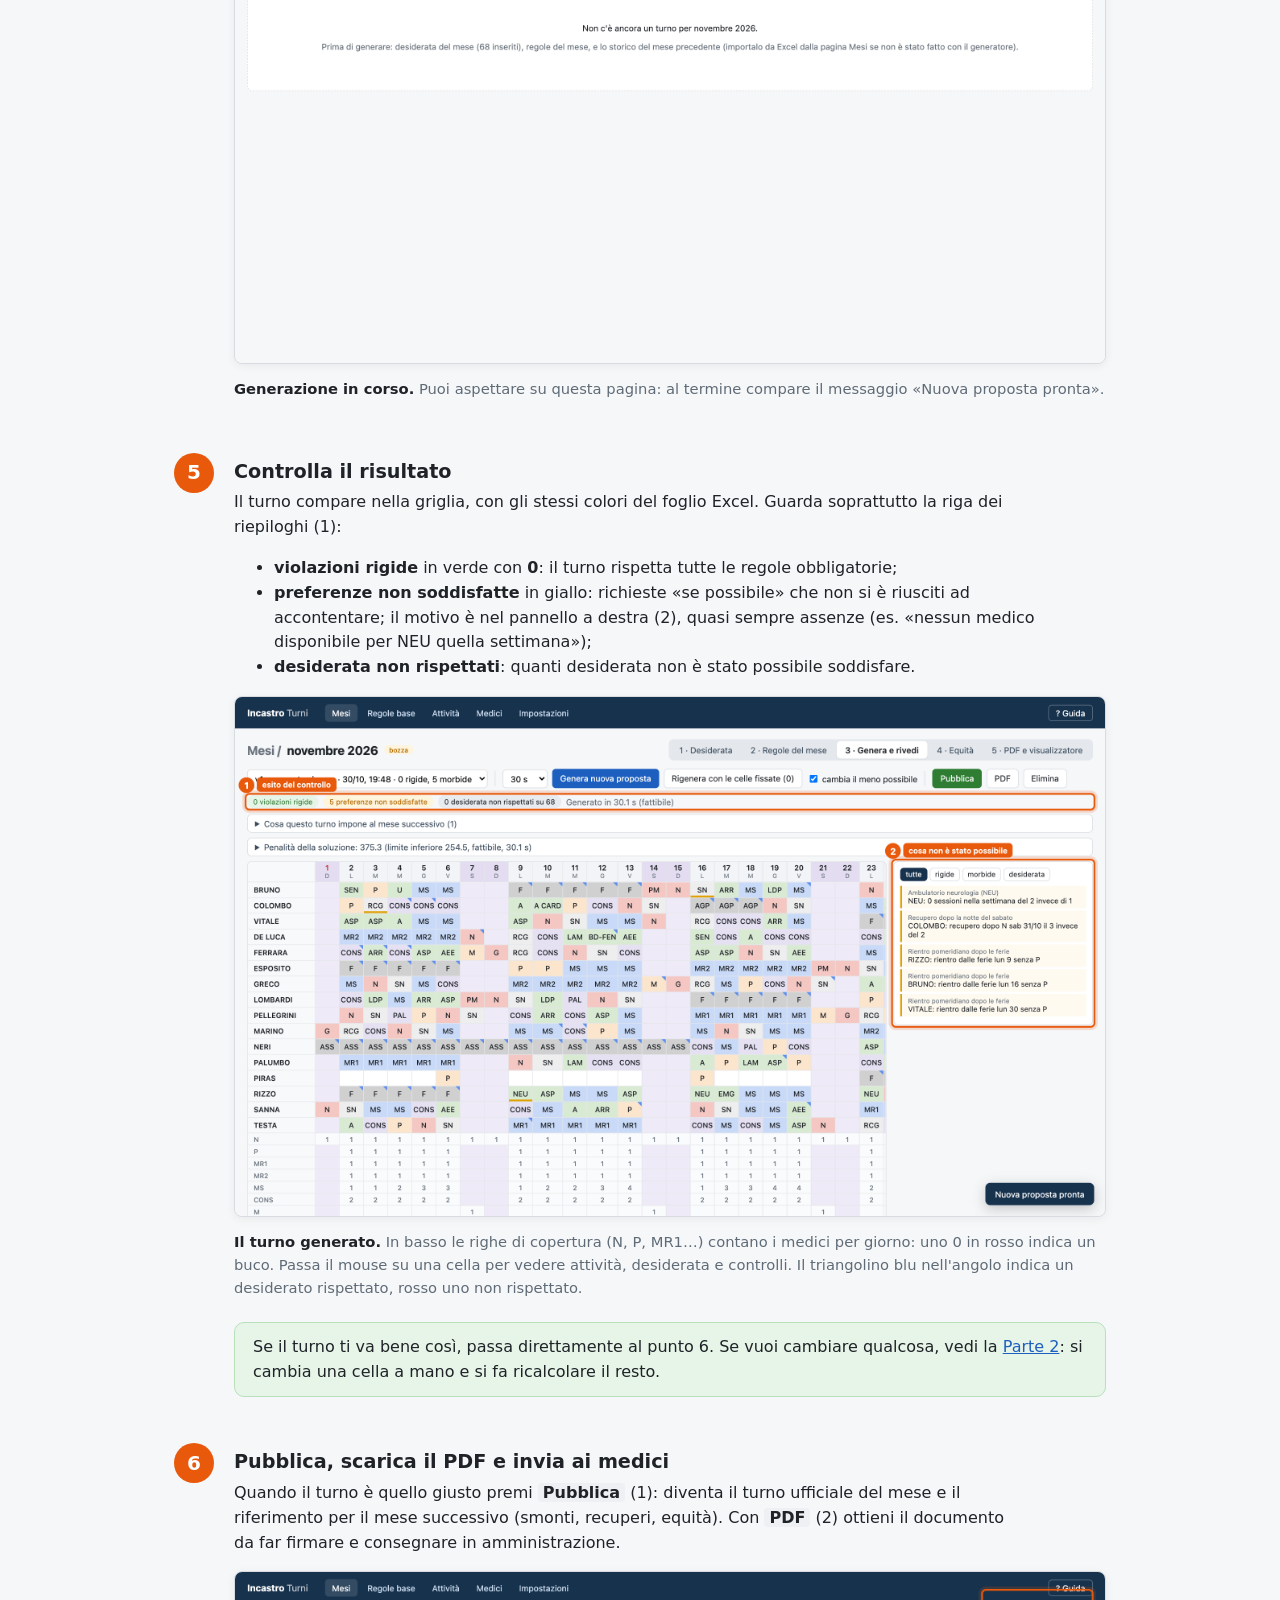
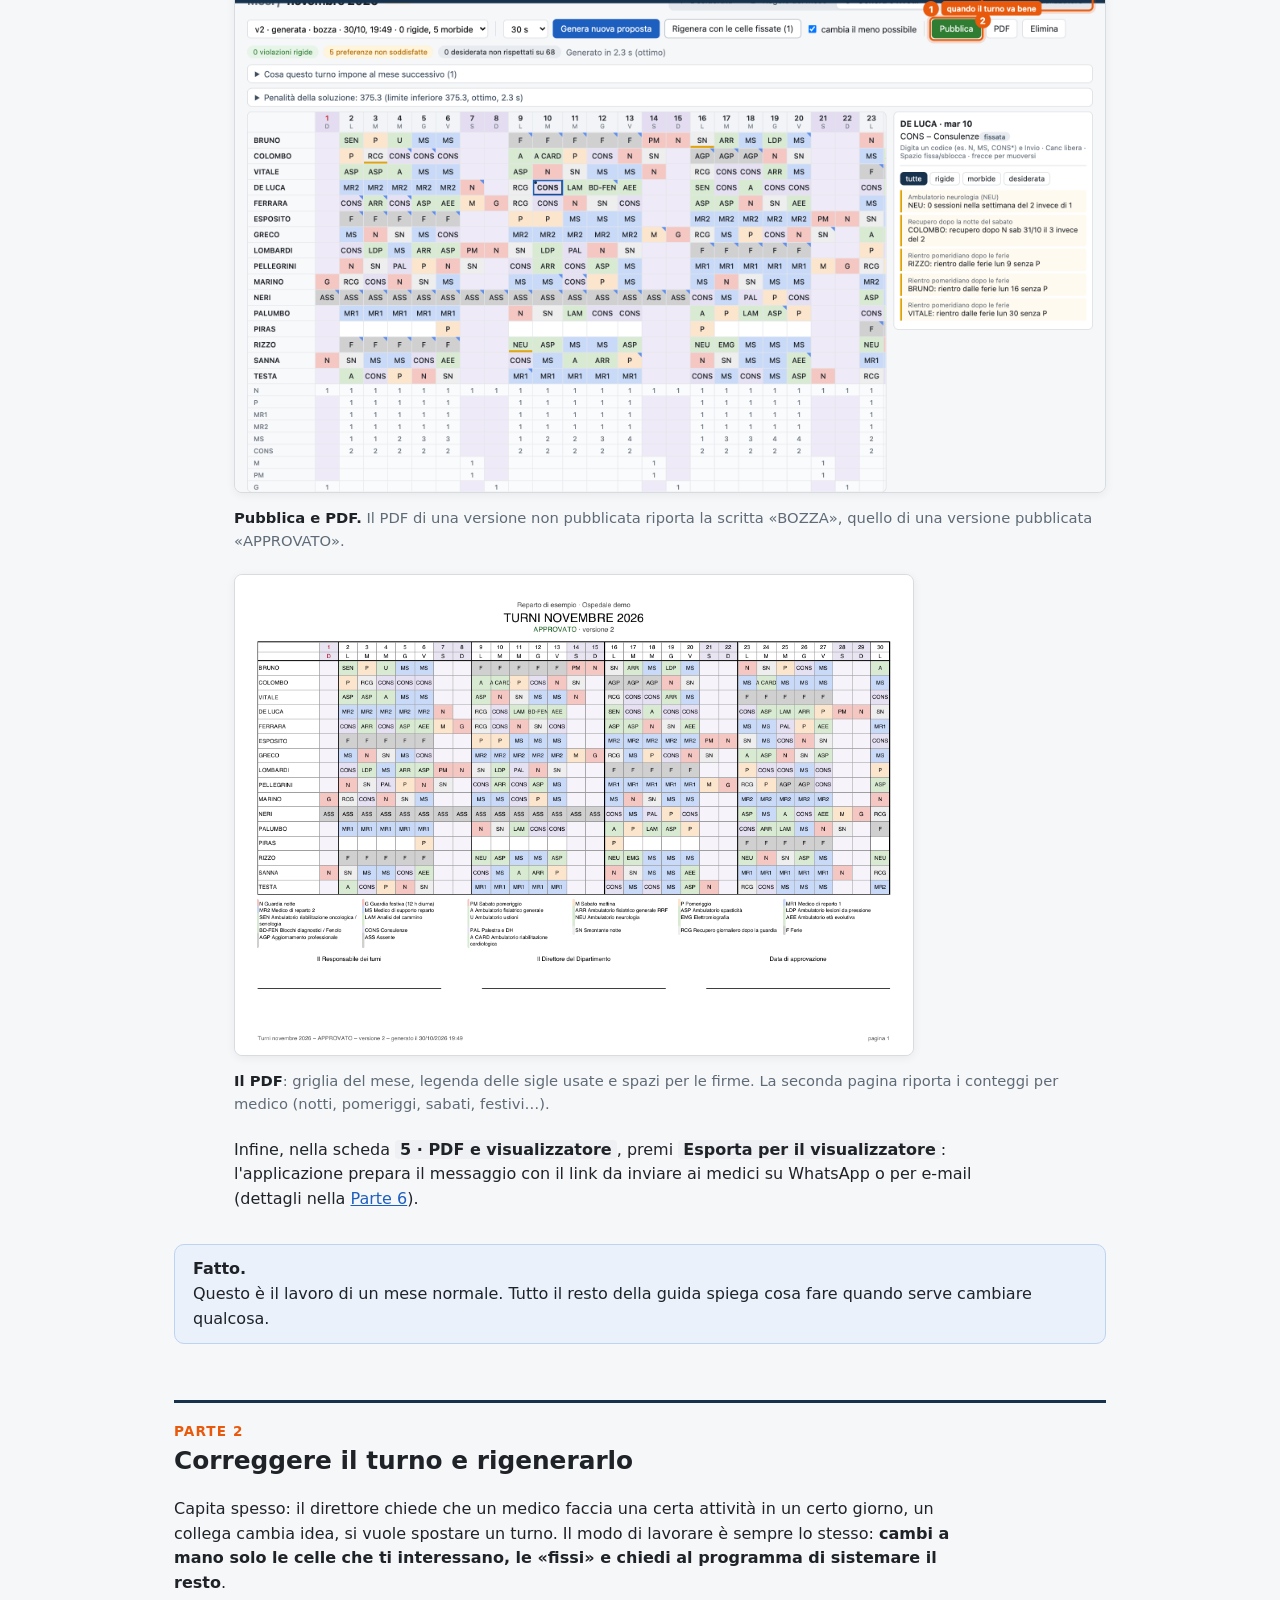
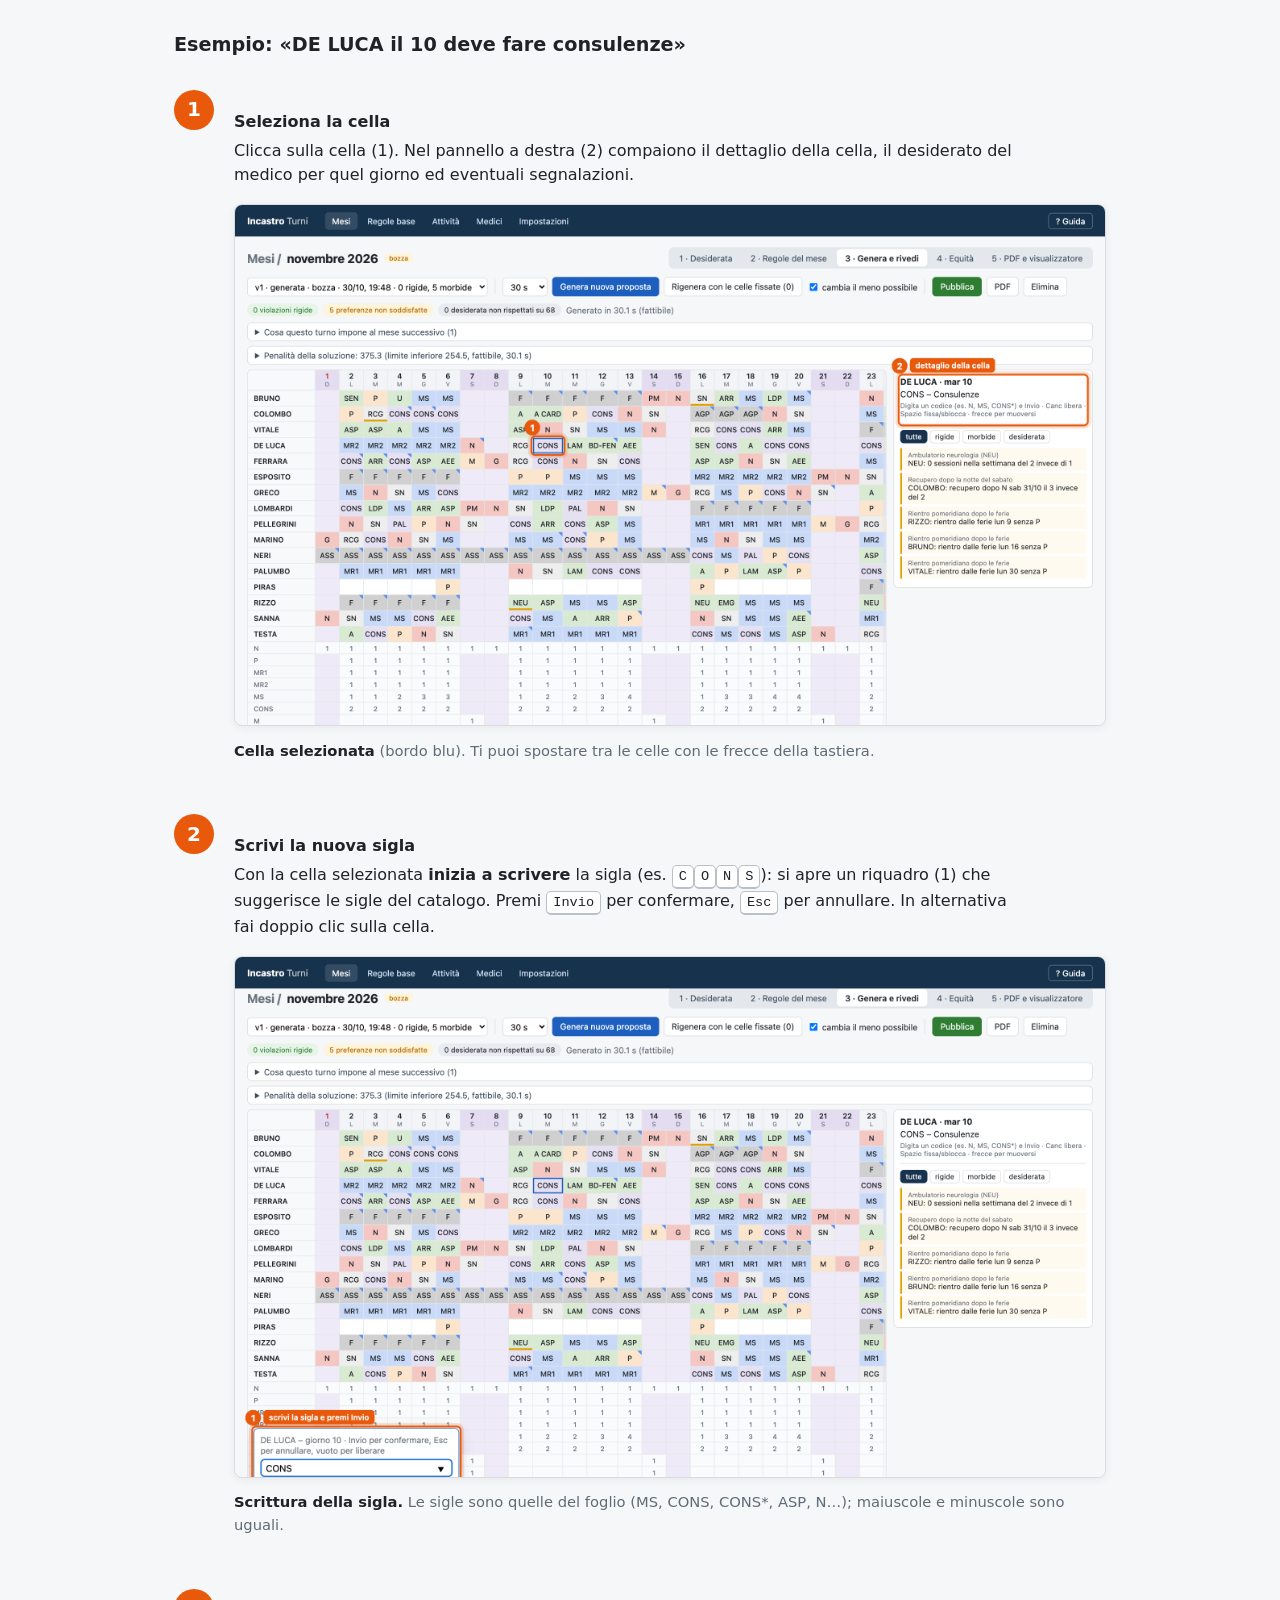
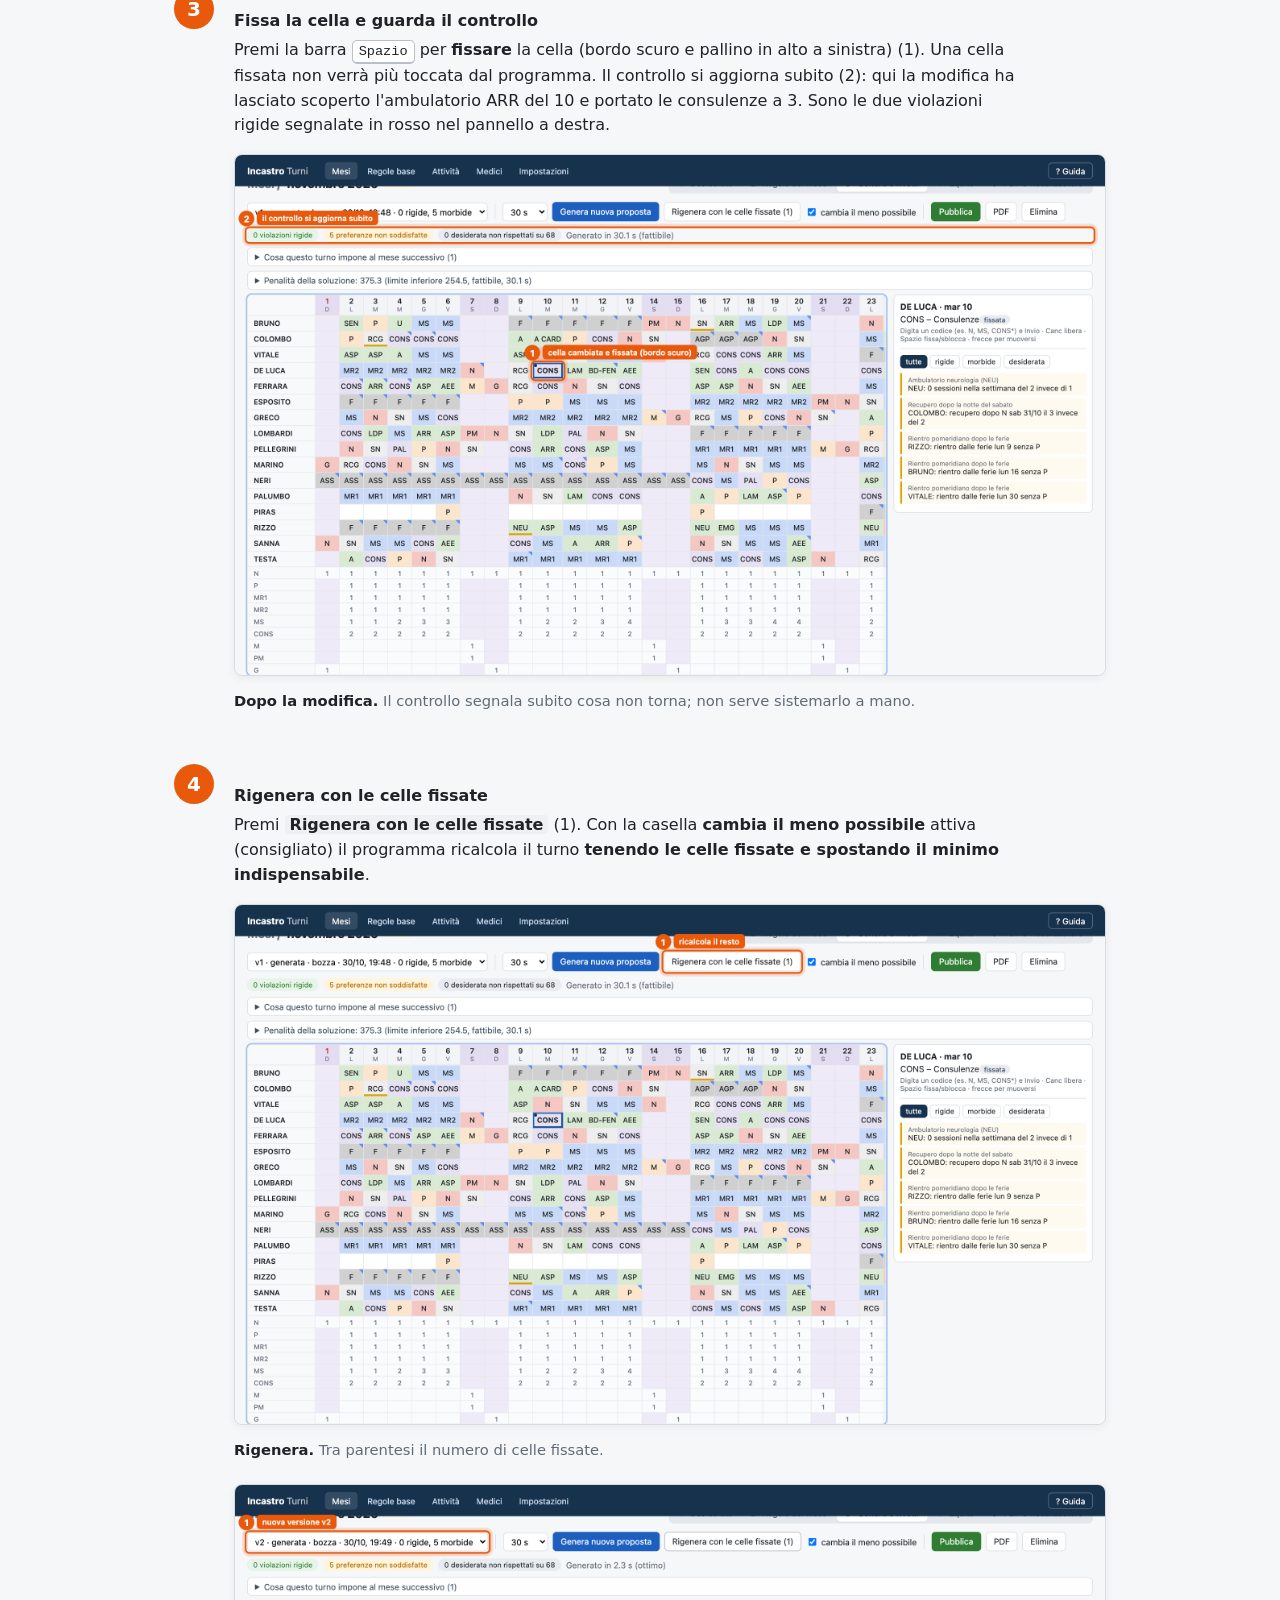
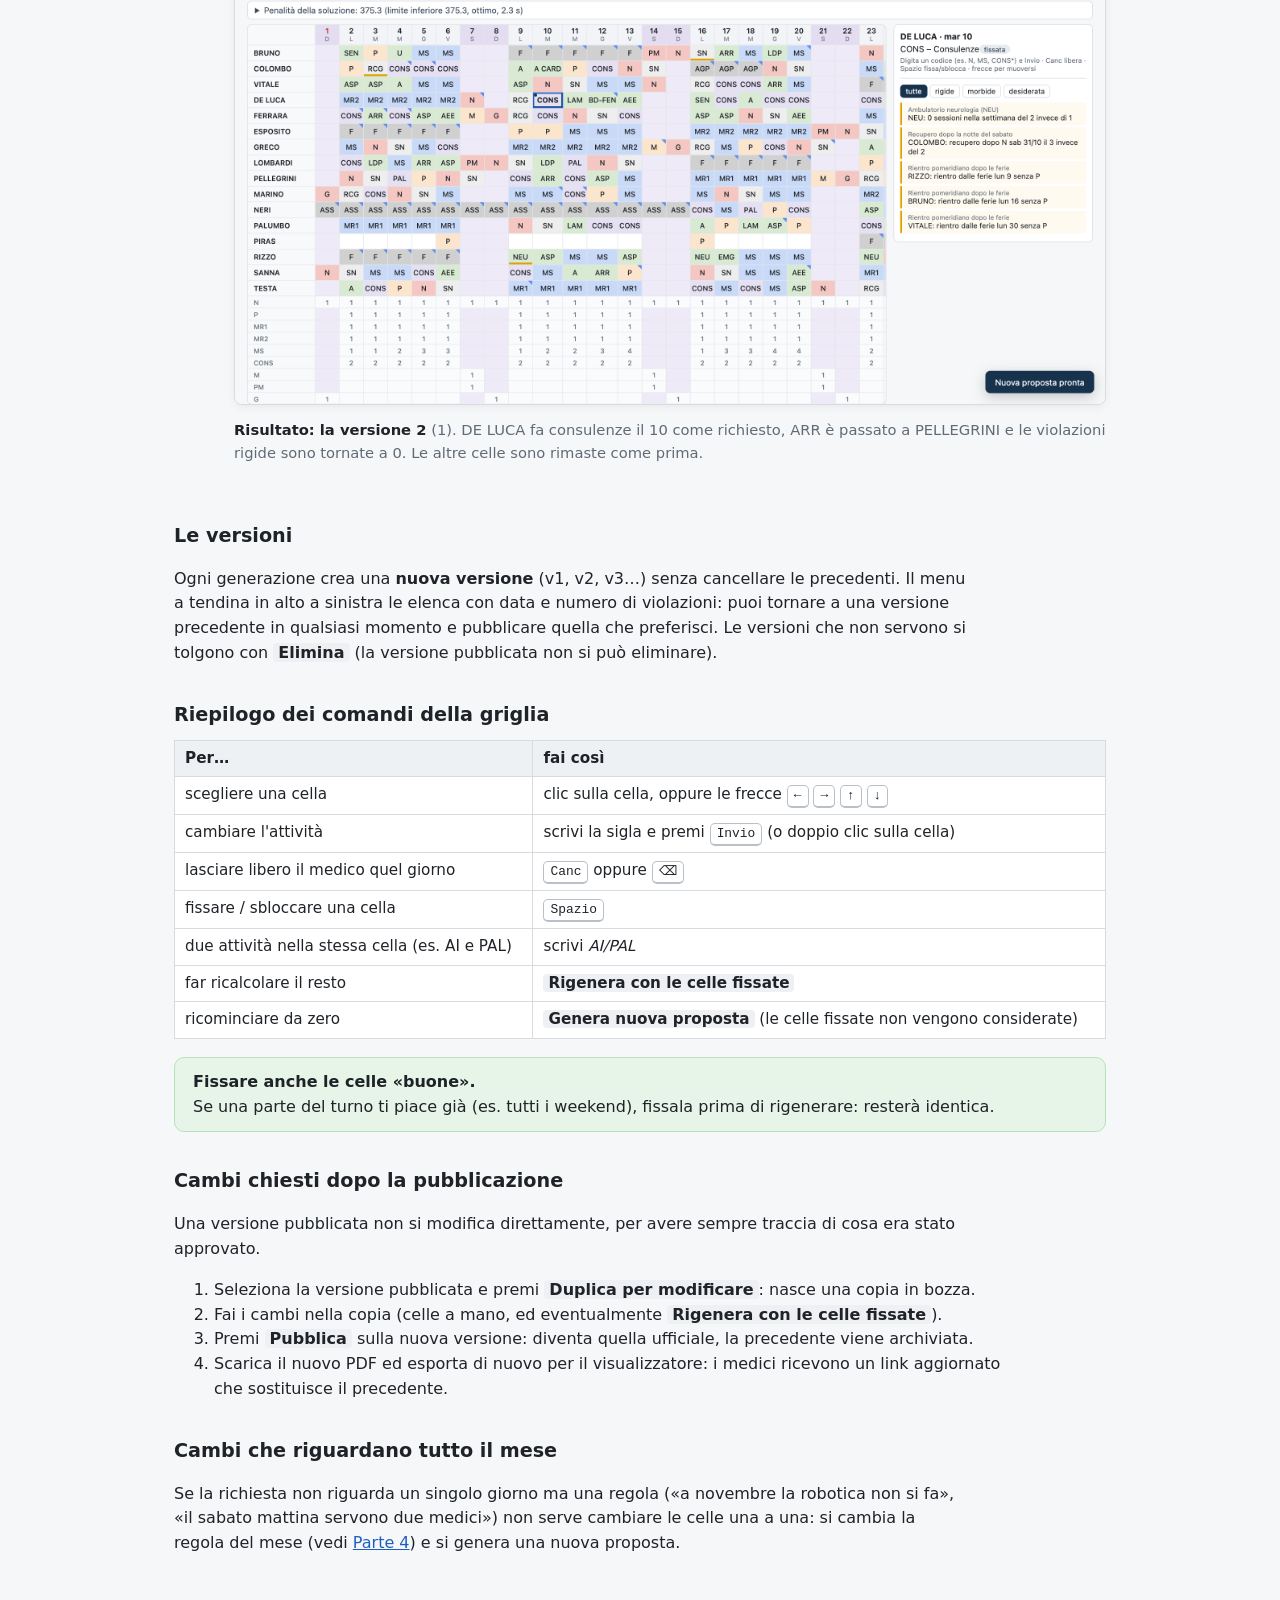
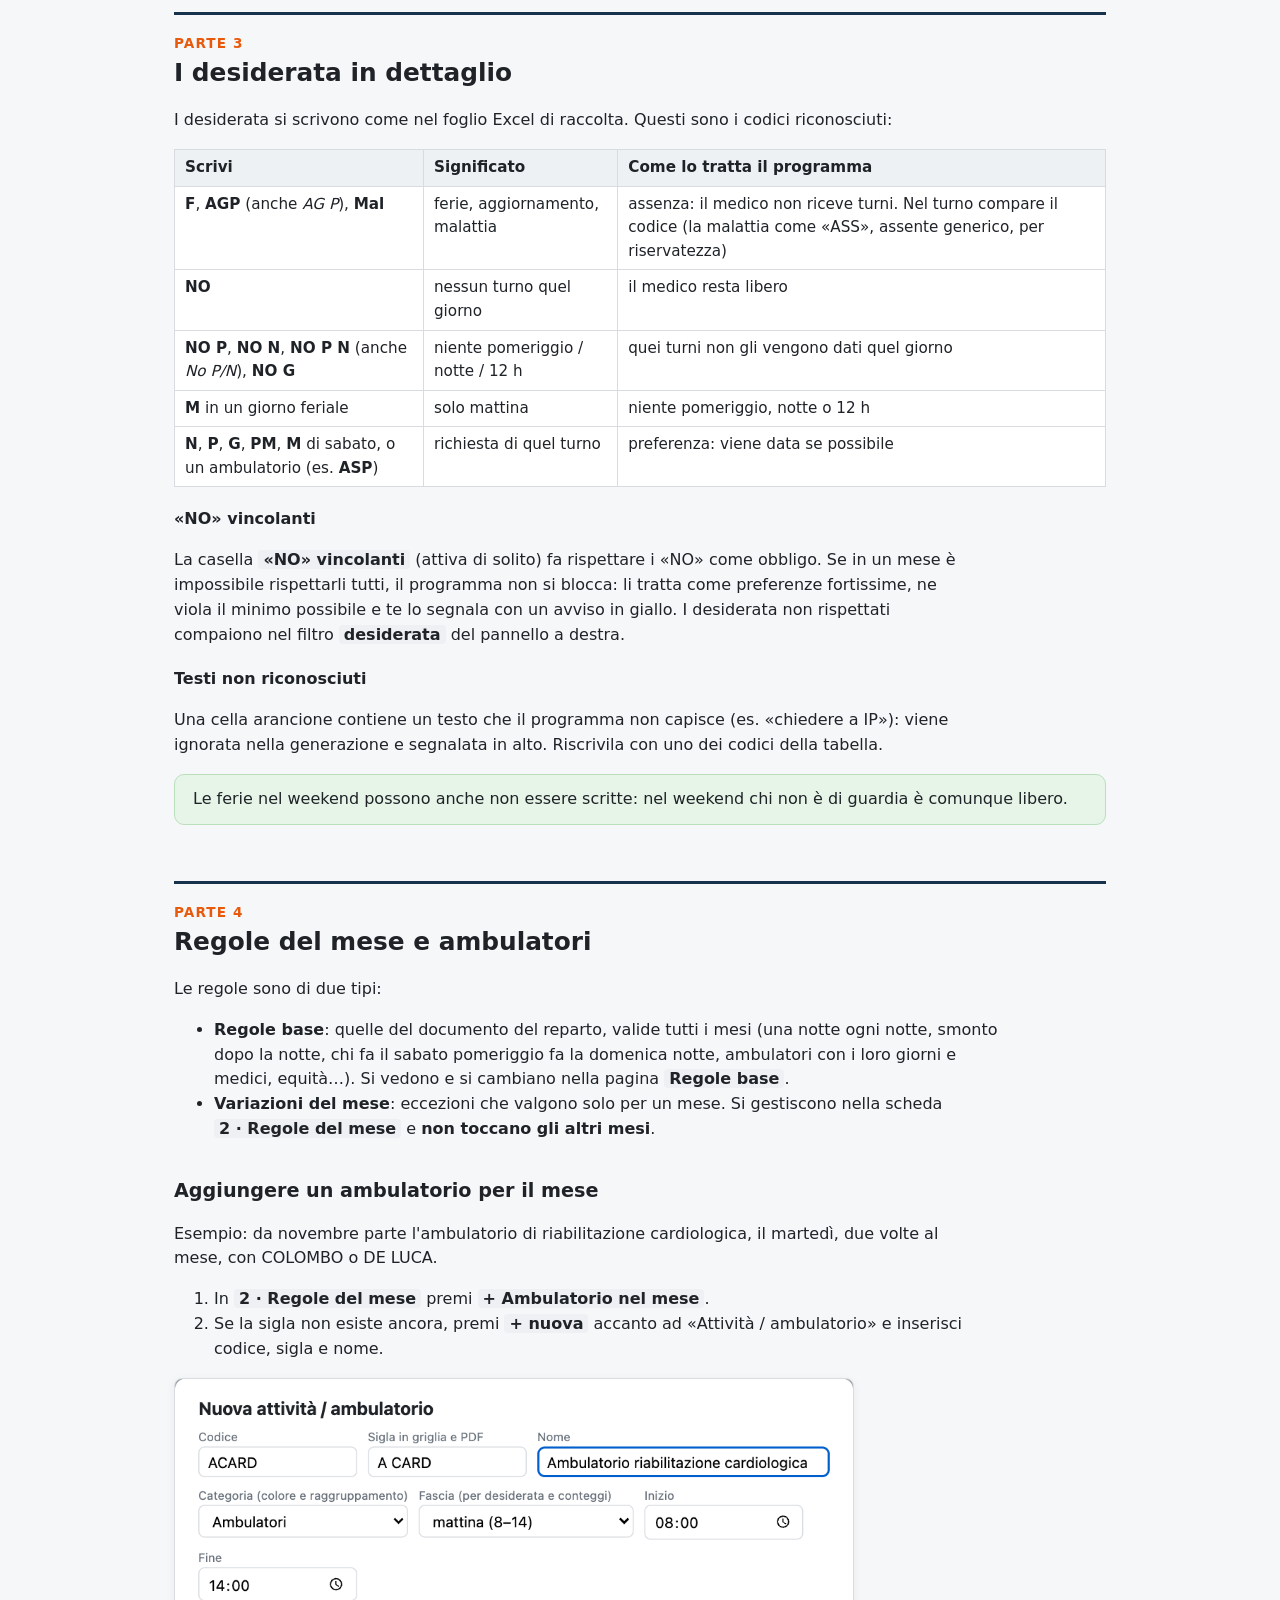
==== commit 7b8a2f1e: "Sito: beta, crediti, registrazione, nuovo nome del repo" ====
--- a/docs/guida/index.html
+++ b/docs/guida/index.html
@@ -105,7 +105,7 @@
       <li><a href="#parte4">Regole del mese e ambulatori</a> (aggiungere, sospendere, cambiare)</li>
       <li><a href="#parte5">Leggere il risultato</a> (controlli, equità, turno impossibile)</li>
       <li><a href="#parte6">PDF e invio ai medici</a></li>
-      <li><a href="#parte7">Medici e attività</a> (arrivi, partenze, nuove sigle)</li>
+      <li><a href="#parte7">Medici e attività</a> (arrivi, partenze, nuove sigle, configurazione da file)</li>
       <li><a href="#parte8">Le pagine dell'applicazione in breve</a></li>
       <li><a href="#parte9">Domande frequenti</a></li>
     </ol>
@@ -339,8 +339,6 @@
 <figure><img src="img/08-nuovo-ambulatorio.png" alt="Modulo nuovo ambulatorio"><figcaption><b>Il modulo dell'ambulatorio.</b> «Natura»: <i>vincolo</i>
   = va rispettato sempre; <i>preferenza</i> = va rispettato se possibile (consigliato per gli ambulatori: se mancano medici quel giorno il
   turno si fa lo stesso e te lo segnala). «Peso» = quanto conta la preferenza rispetto alle altre (20 è un valore medio).</figcaption></figure>
-<div class="riquadro attenzione">Il riquadro «Descrivi la regola in italiano» in cima al modulo non è ancora attivo: in una versione
-  futura basterà scrivere la frase e il modulo si compilerà da solo.</div>
 
 <h3>Sospendere un ambulatorio per il mese</h3>
 <p>Nel riquadro <b>Ambulatori e attività</b> premi <span class="ui">Sospendi nel mese</span> sulla riga dell'ambulatorio (es. la robotica).
@@ -489,6 +487,26 @@
 </table>
 <p>Una sigla già usata nei turni non si elimina, si <b>archivia</b>: non viene più proposta, ma i turni passati restano leggibili.</p>
 
+<h3 id="da-file">Attività, regole e medici da file</h3>
+<p>In <span class="ui">Impostazioni</span> → <b>Attività, regole e medici da file</b> la configurazione del reparto (catalogo delle
+  attività, regole base, elenco dei medici) si salva in un file <code>.json</code> o si carica da un file. Serve per portarla su un altro
+  computer senza l'intero archivio, o per caricare quella preparata da chi coordina i turni di più reparti. Desiderata e turni non sono
+  nel file e non vengono mai toccati.</p>
+<ul>
+  <li><b>Esporta</b>: scegli le parti (Attività, Regole base, Medici) e premi <span class="ui">Esporta file</span>. Con «Medici» il file
+    contiene nomi e sigle: trattalo con la stessa cura dell'archivio.</li>
+  <li><b>Importa</b>: <span class="ui">Scegli il file…</span> mostra prima un'<b>anteprima</b>: cosa verrebbe aggiunto, aggiornato o messo
+    da parte, e gli eventuali errori del file (con un errore non si importa nulla). Puoi togliere le parti che non ti interessano.</li>
+  <li><b>Unisci</b> (consigliato) aggiunge le voci nuove e aggiorna quelle con lo stesso codice o sigla; tutto il resto rimane com'è.
+    <b>Sostituisci</b> in più spegne le regole base e archivia le attività che non sono nel file: si usa quando il file contiene la
+    configurazione completa del reparto, ad esempio al primo avvio al posto delle regole di esempio. In nessun caso si cancella qualcosa:
+    una regola spenta si riaccende da <span class="ui">Regole base</span>.</li>
+</ul>
+<div class="riquadro consiglio">Il file si può anche preparare a parte: <i>Descrizione del formato</i>, accanto al pulsante, scarica un
+  documento che spiega tutti i campi con un esempio completo (anche <i>File di esempio</i>). Dato a un assistente IA insieme alla
+  descrizione a parole delle regole del reparto, gli permette di scrivere un file pronto da importare; l'anteprima controlla comunque
+  ogni regola prima di caricarla.</div>
+
 <!-- ======================================================================= PARTE 8 -->
 <h2 id="parte8"><span class="parte">Parte 8</span>Le pagine dell'applicazione in breve</h2>
 <table>
@@ -502,6 +520,7 @@
   <tr><td><b>Regole base</b></td><td>regole valide per tutti i mesi, con l'editor</td><td>raramente</td></tr>
   <tr><td><b>Attività</b></td><td>catalogo delle sigle e degli ambulatori</td><td>quando nasce o chiude un ambulatorio</td></tr>
   <tr><td><b>Medici</b></td><td>anagrafica, periodo di servizio, ordine</td><td>quando arriva o lascia un medico</td></tr>
+  <tr><td><b>Impostazioni</b></td><td>intestazione del PDF, aggiornamenti, archivio dei dati, attività/regole/medici da file</td><td>raramente</td></tr>
 </table>
 
 <h3>Sigle principali</h3>
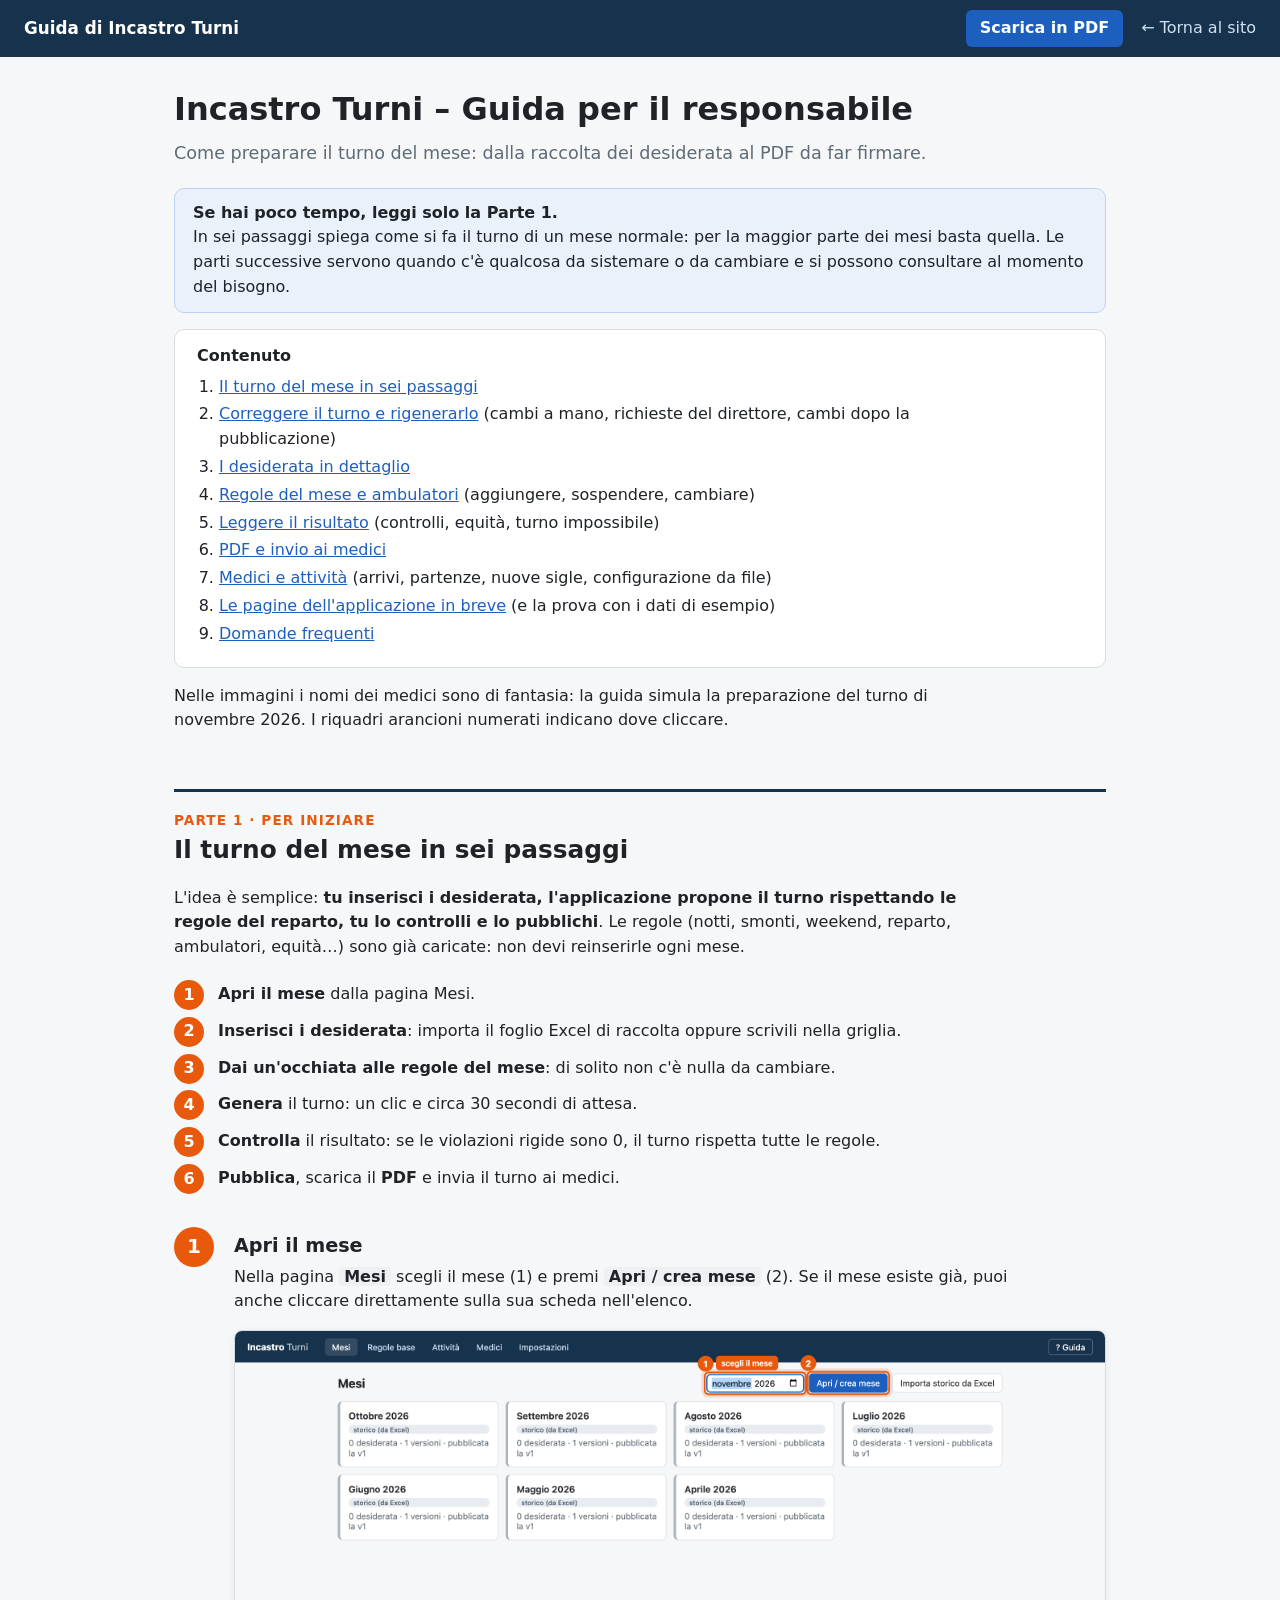
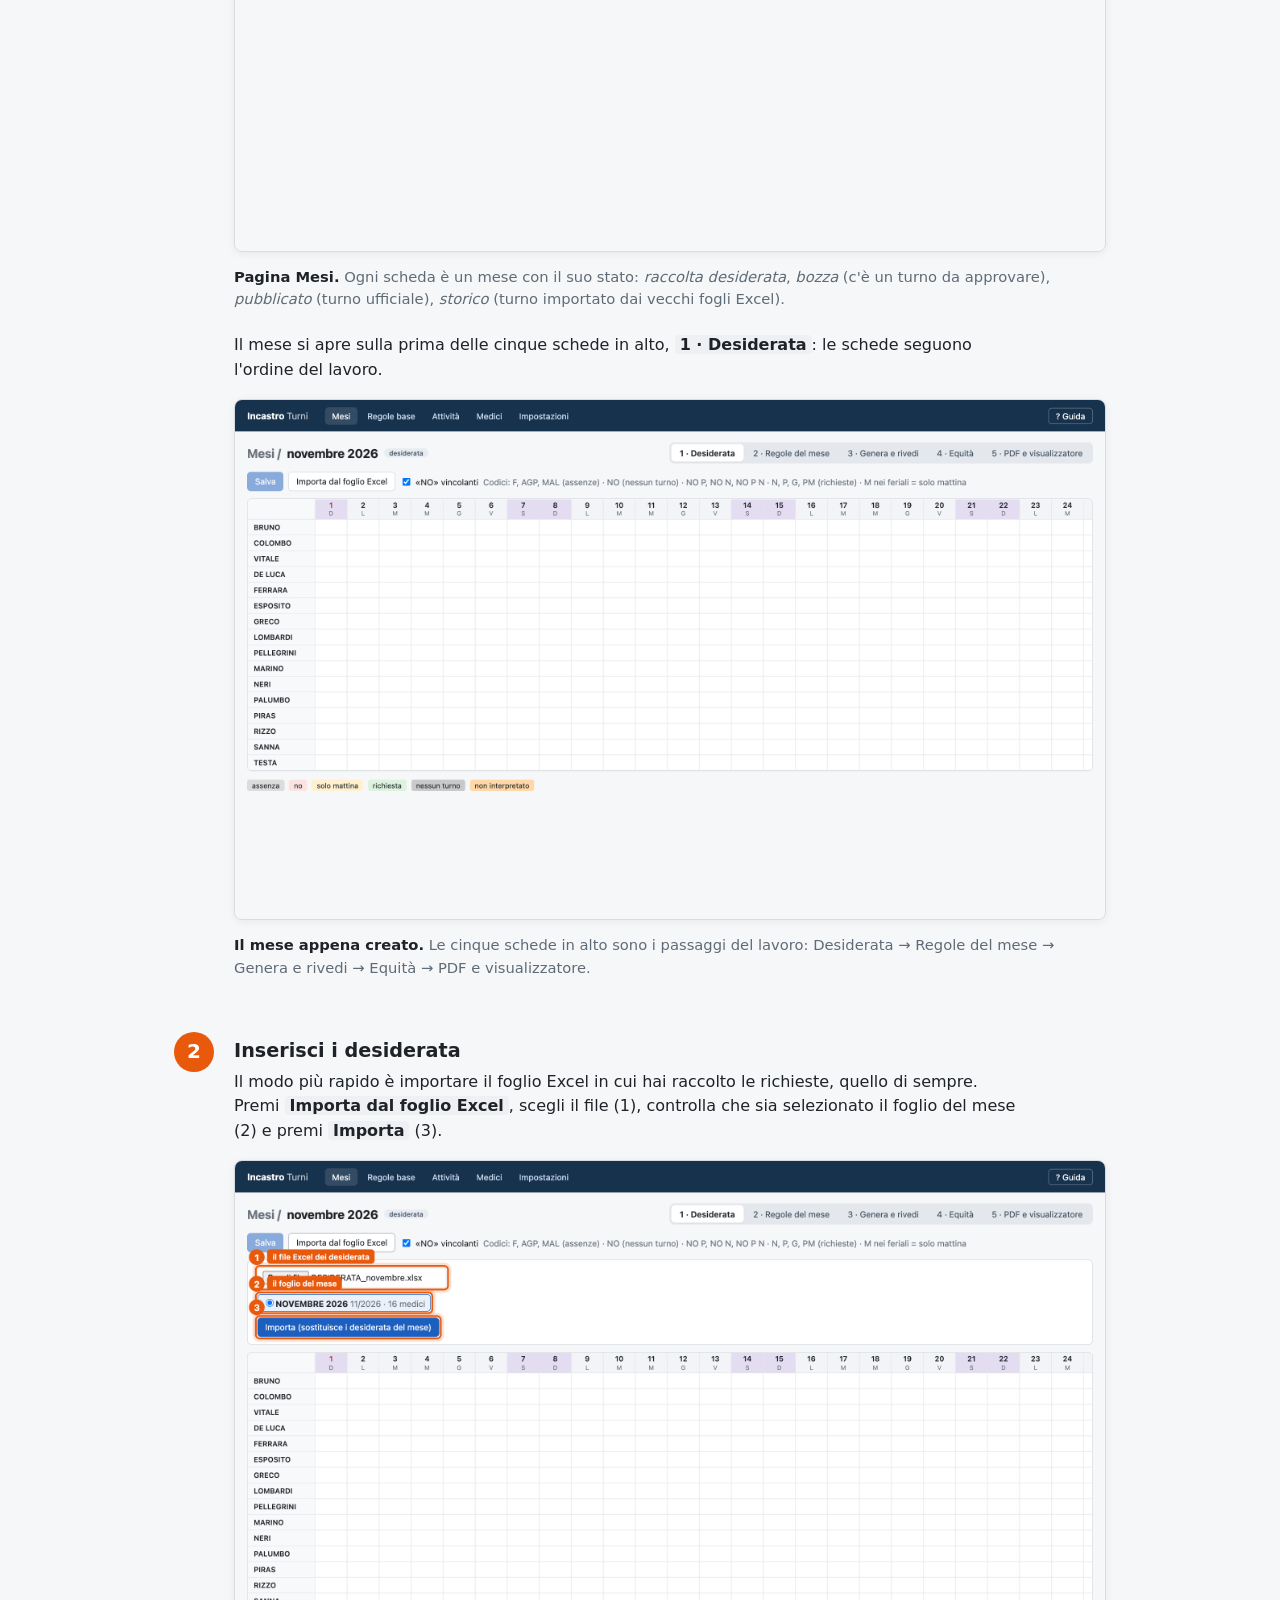
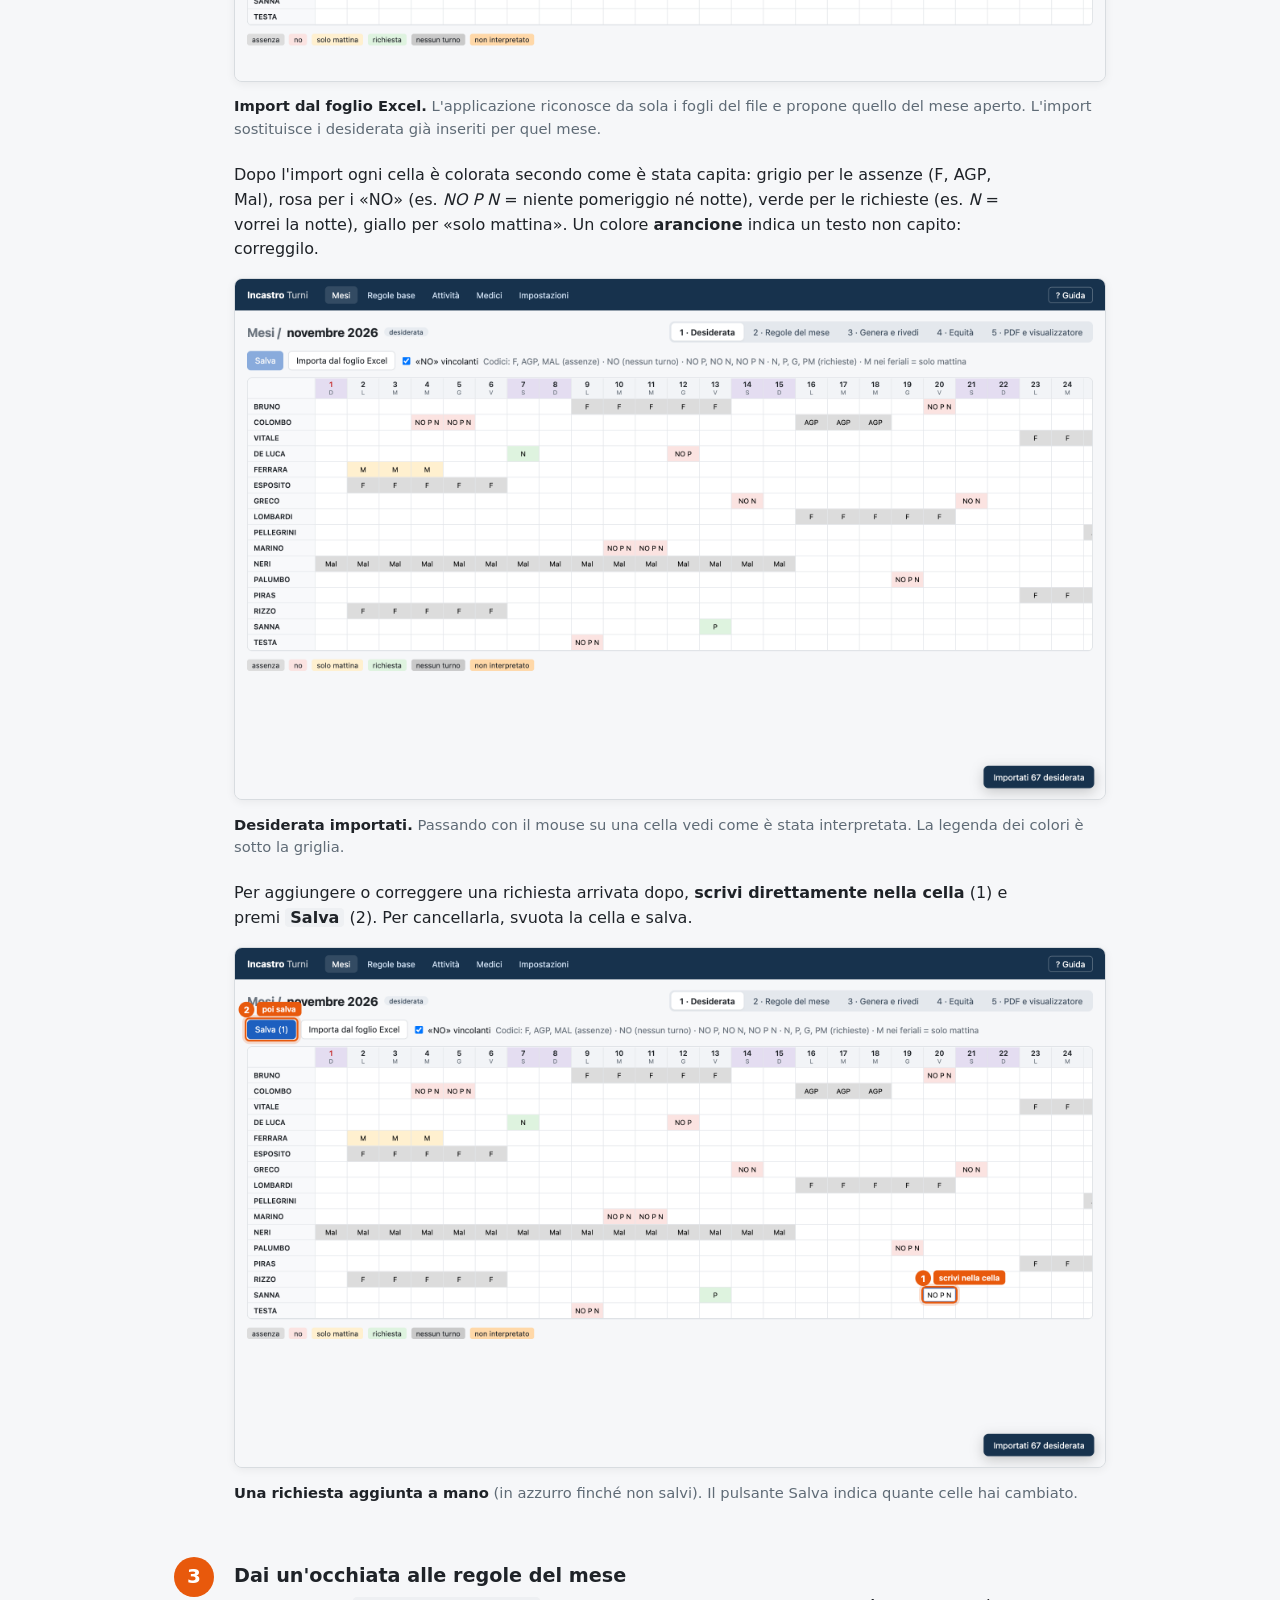
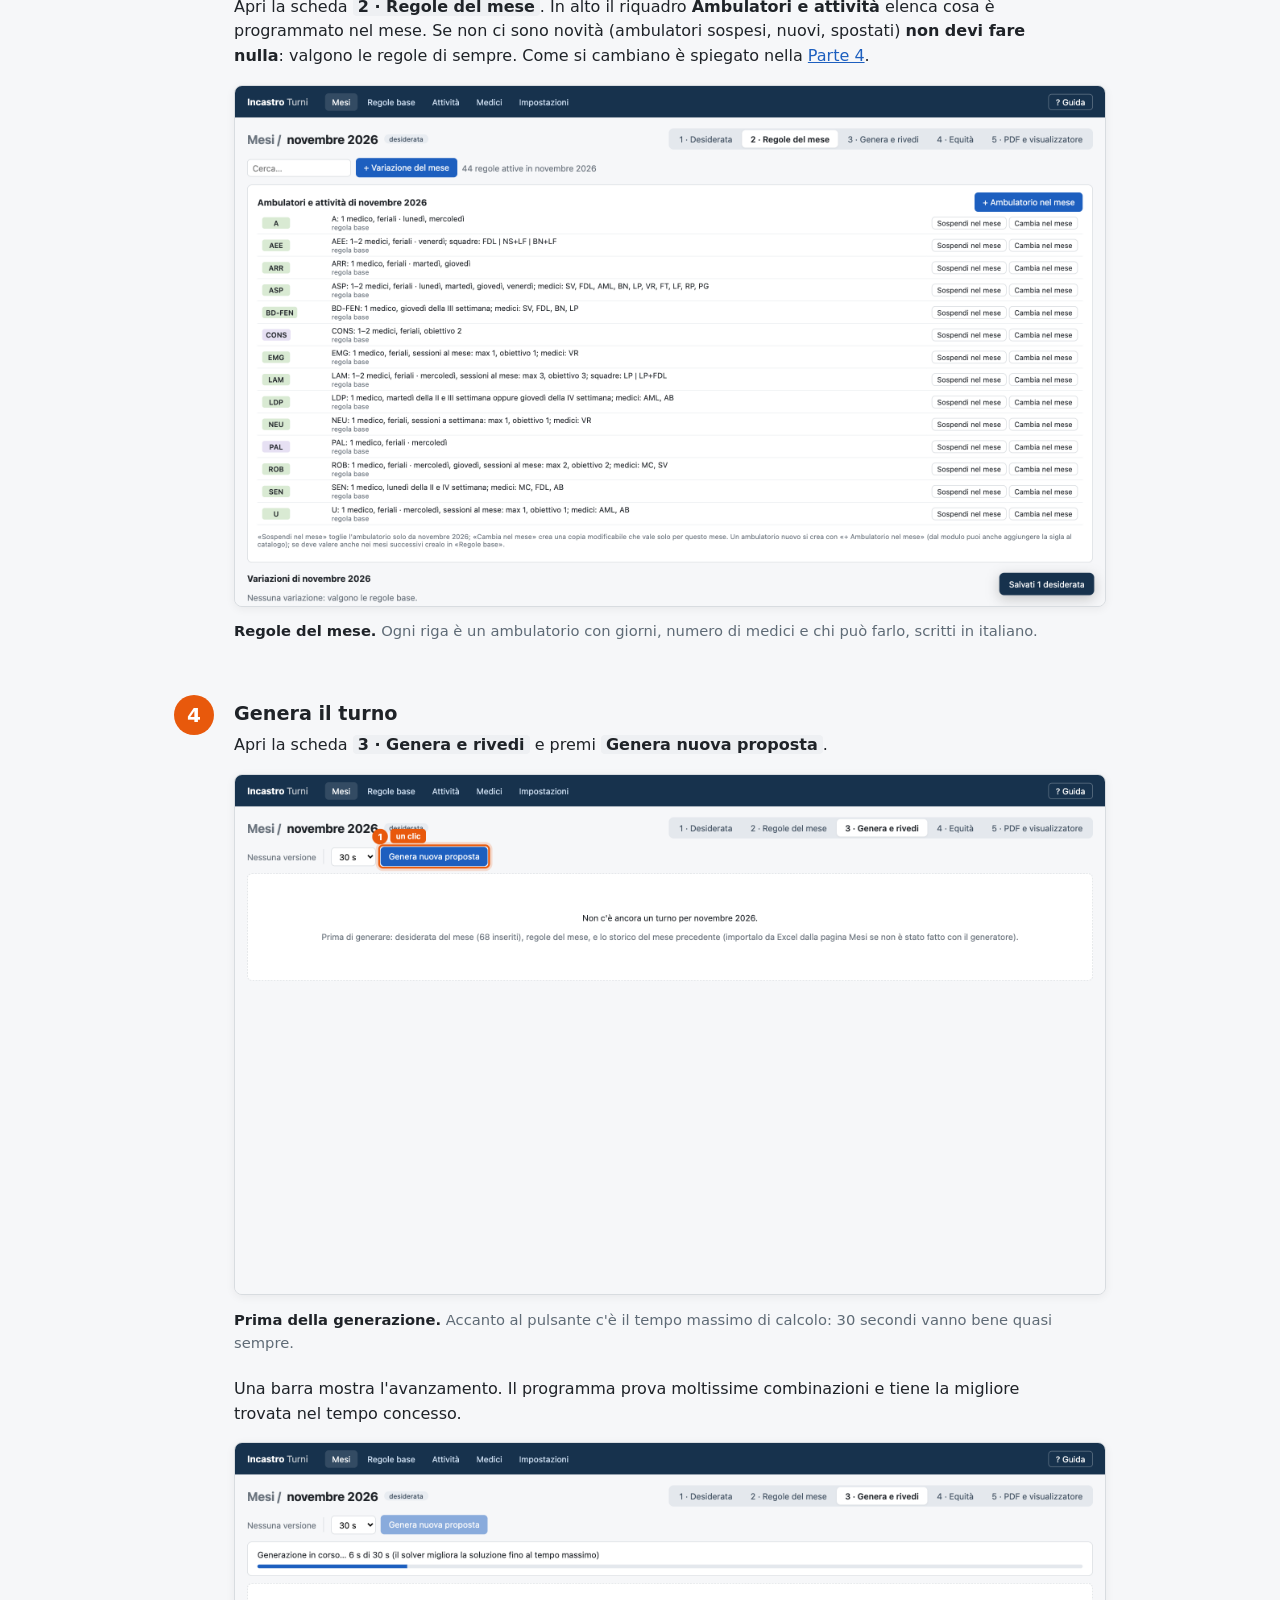
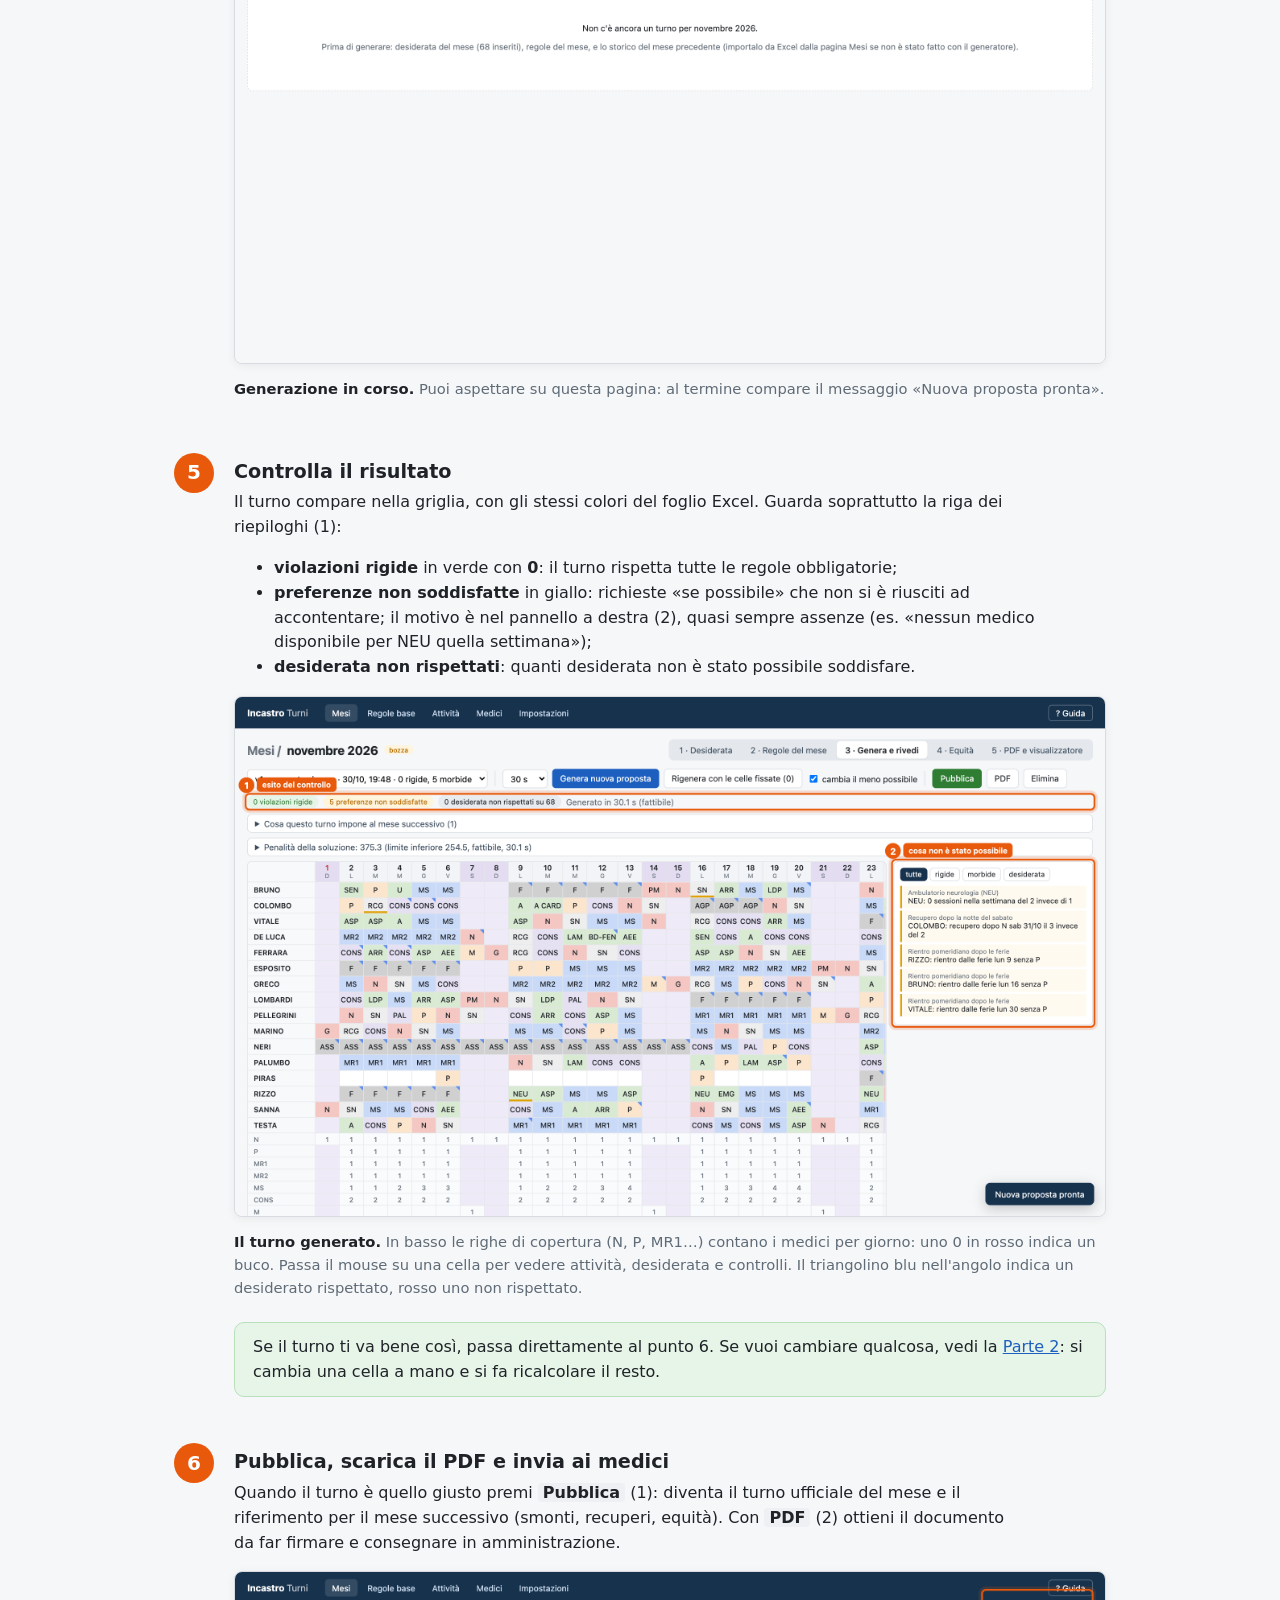
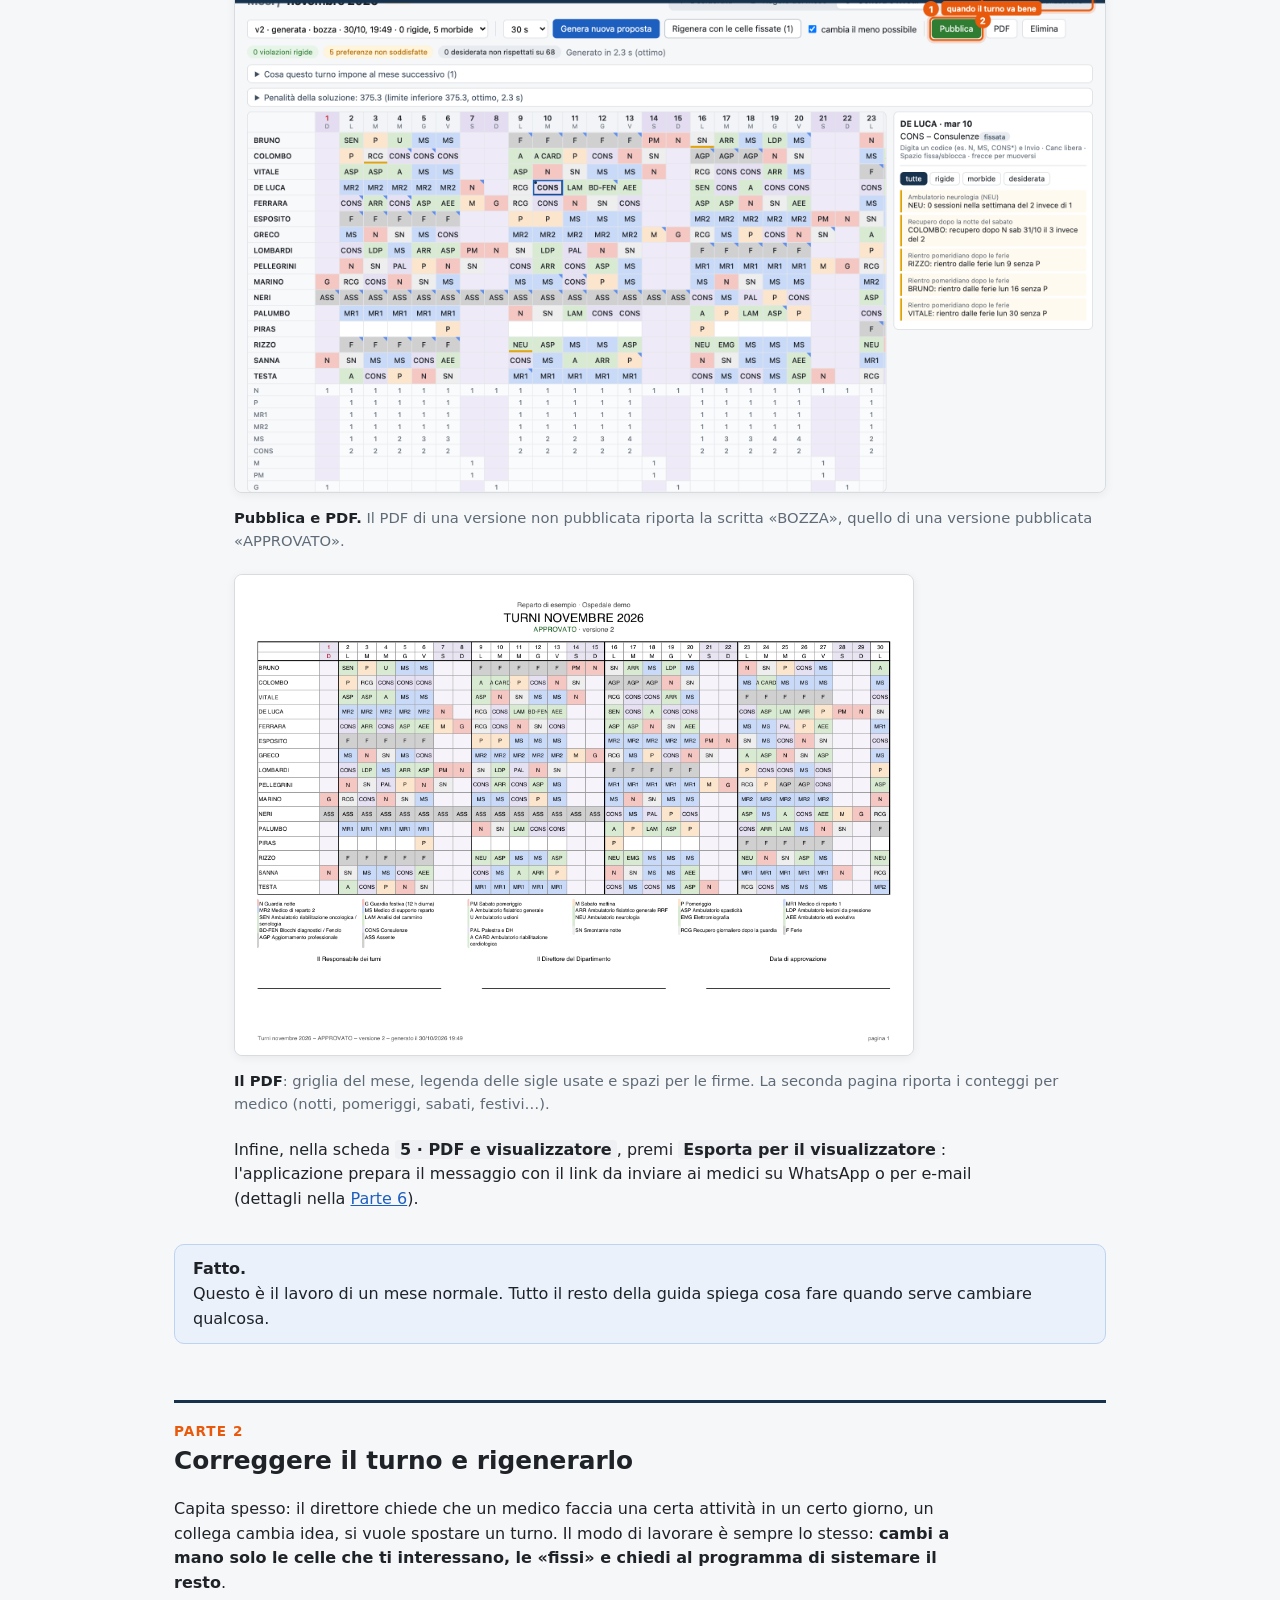
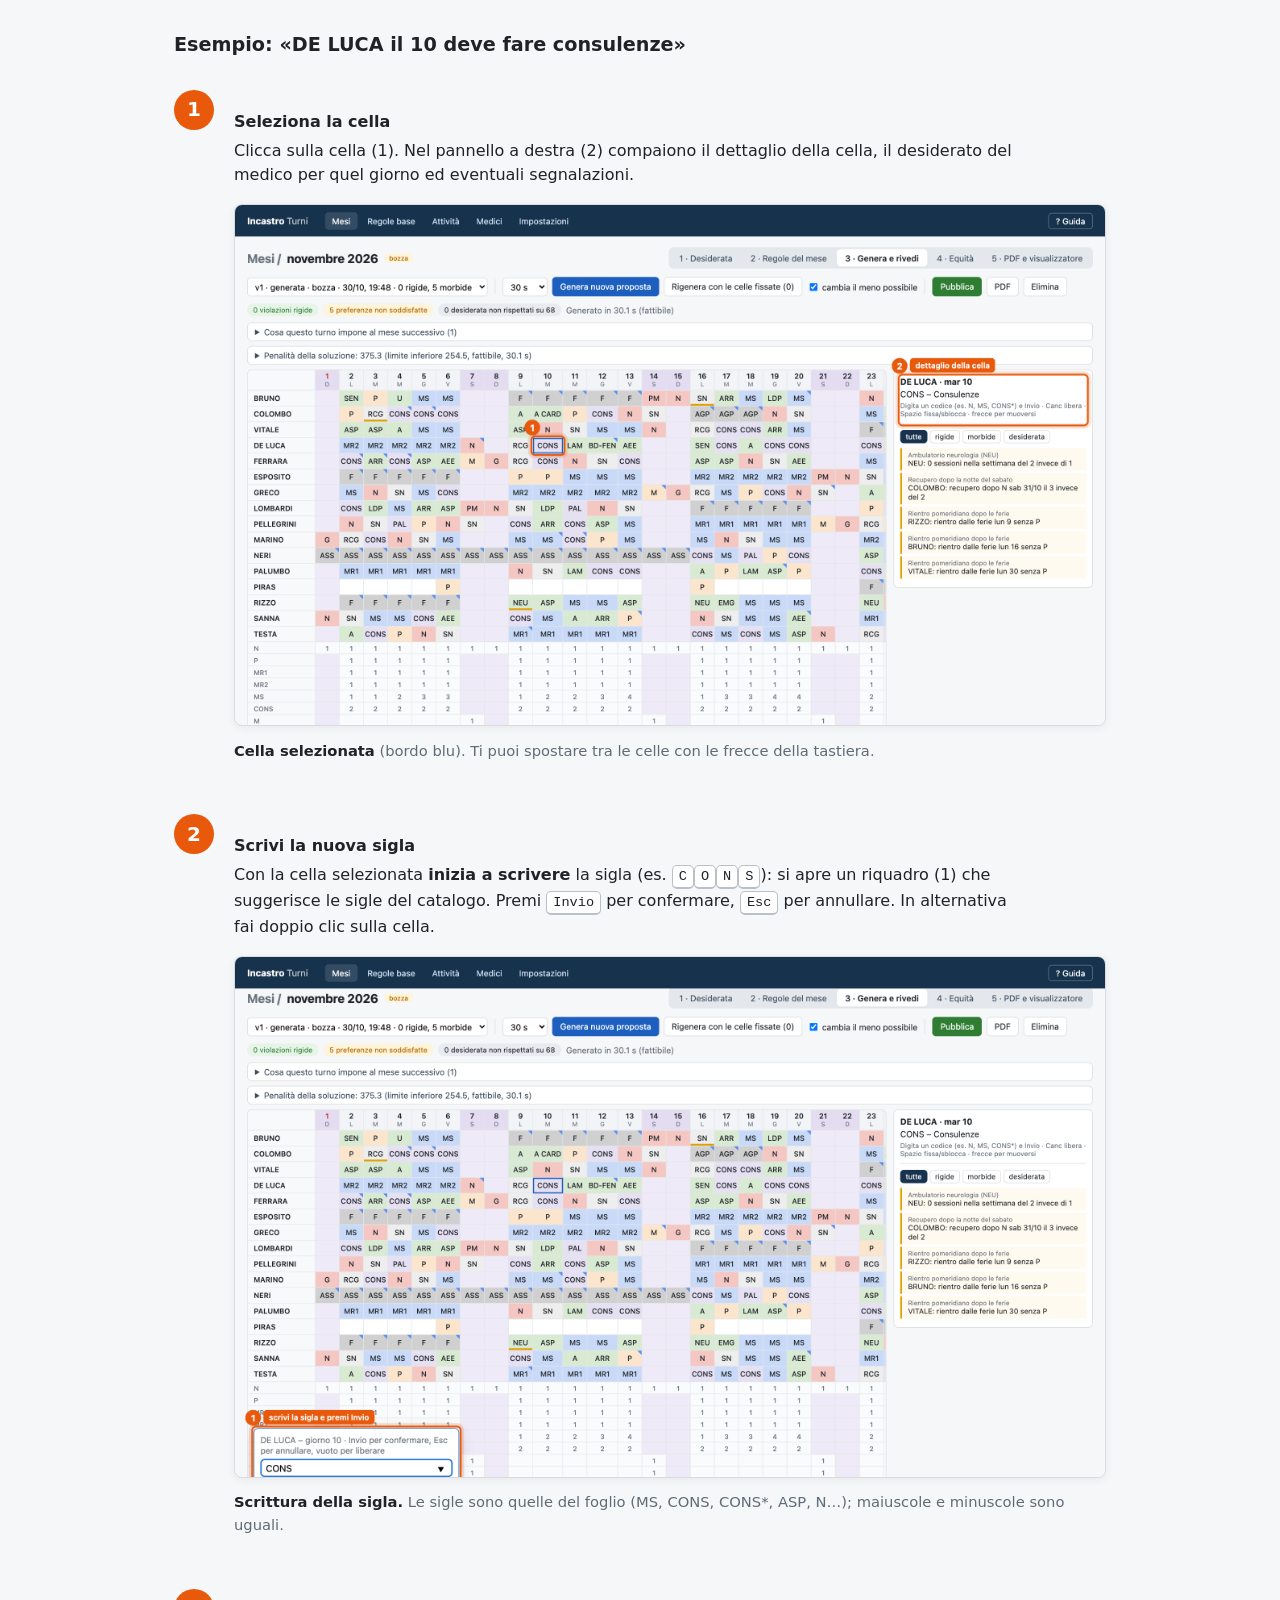
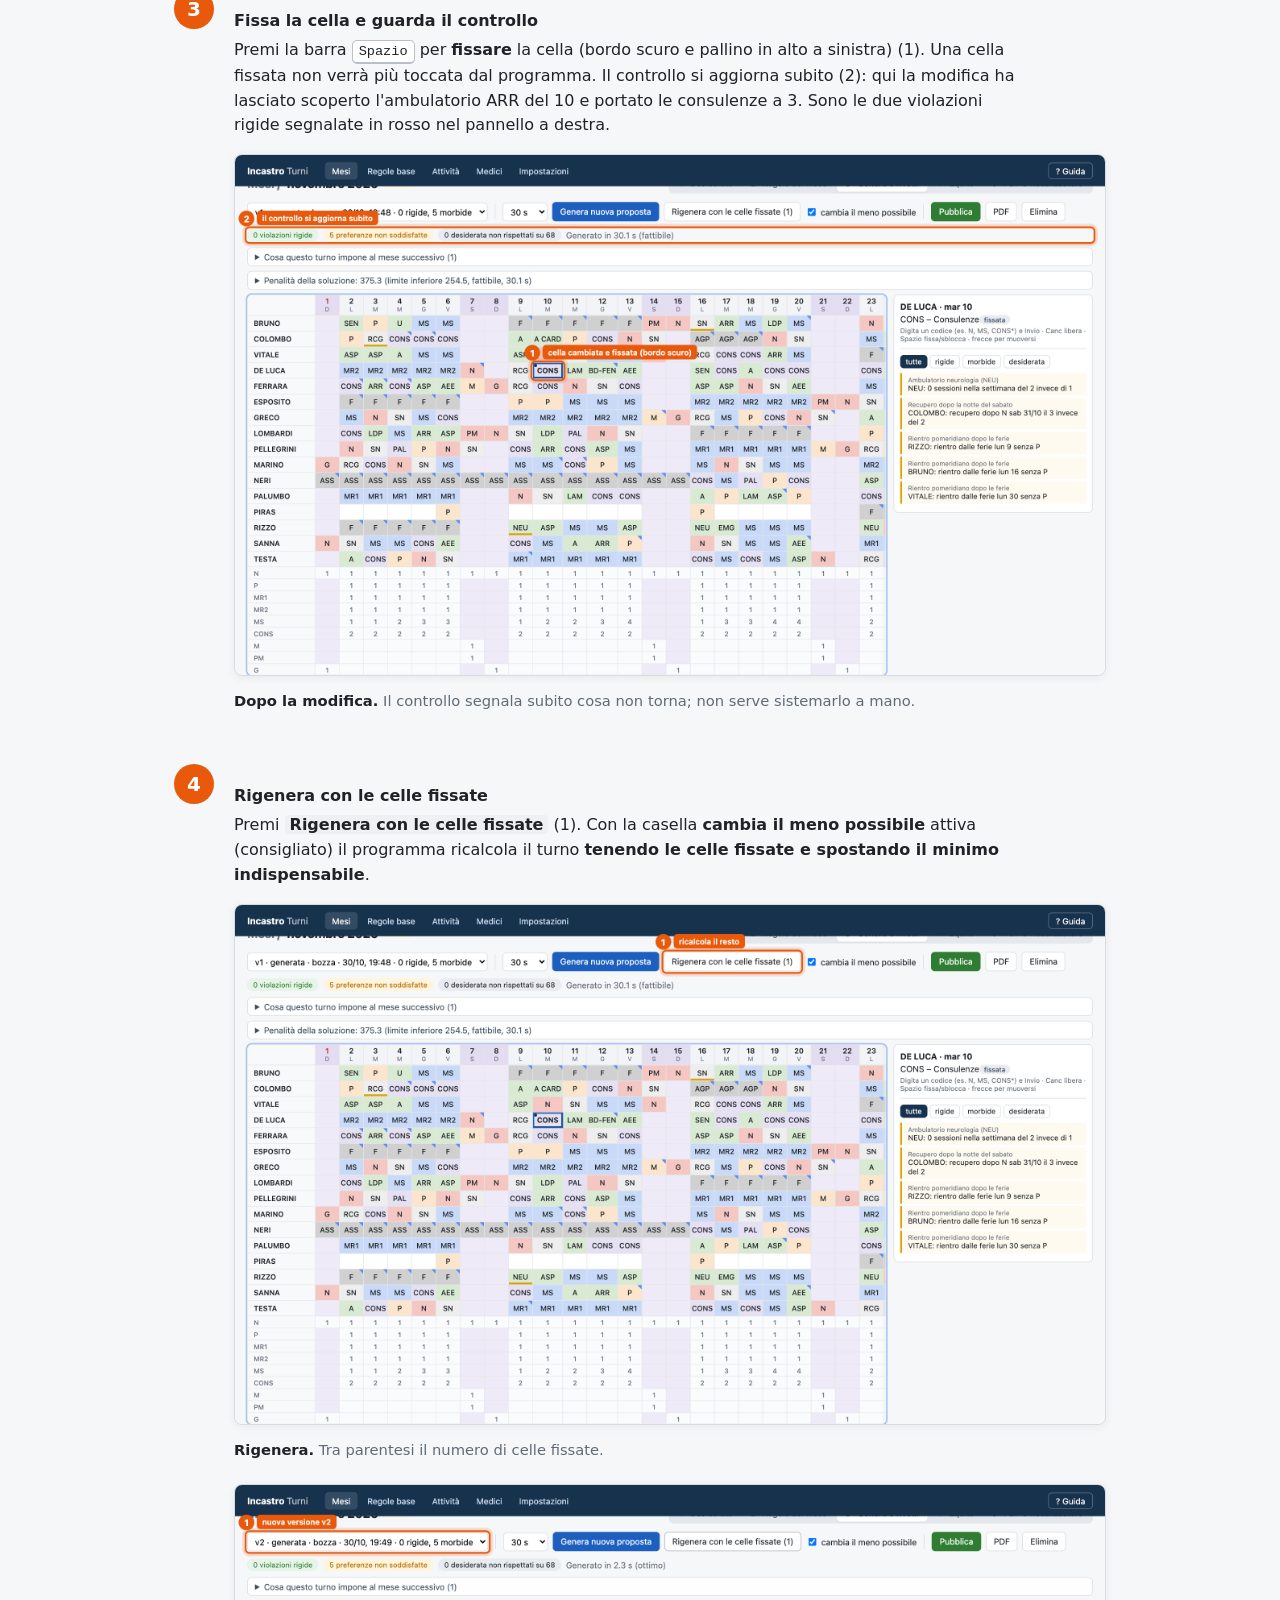
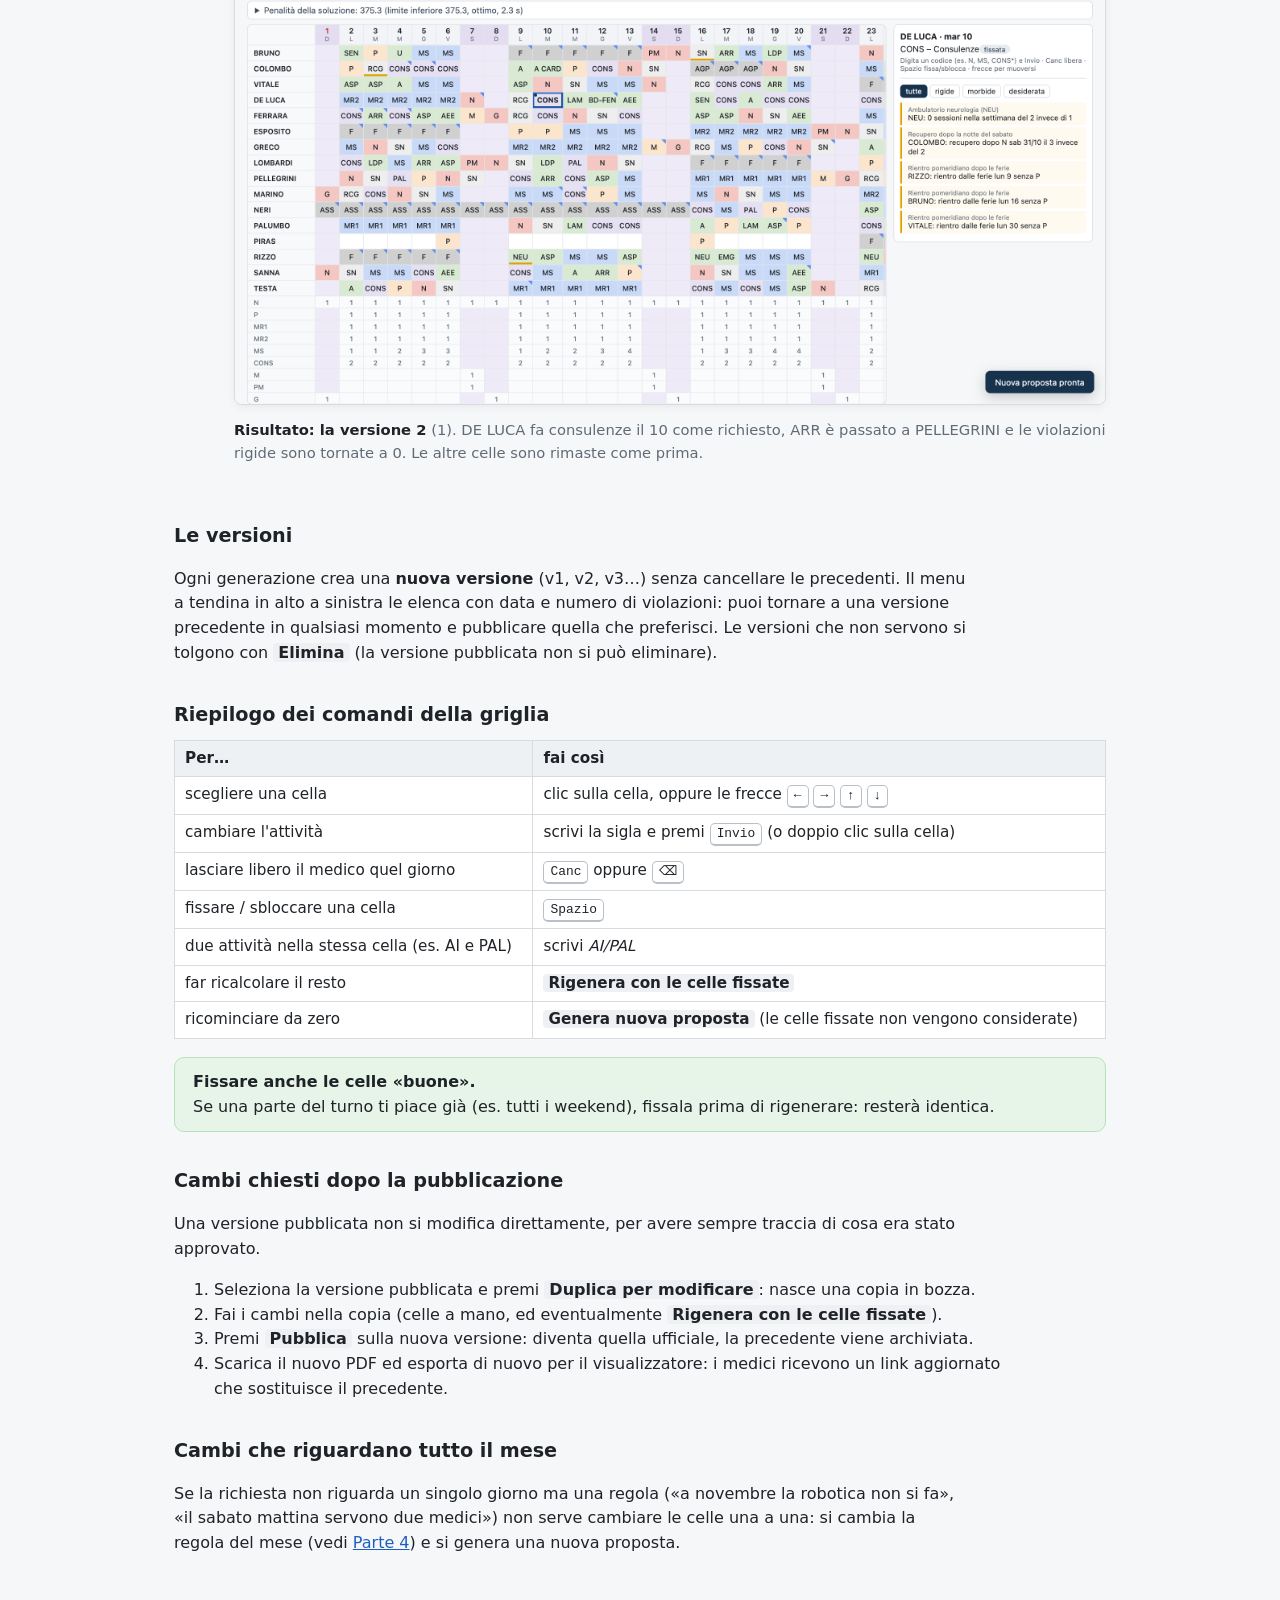
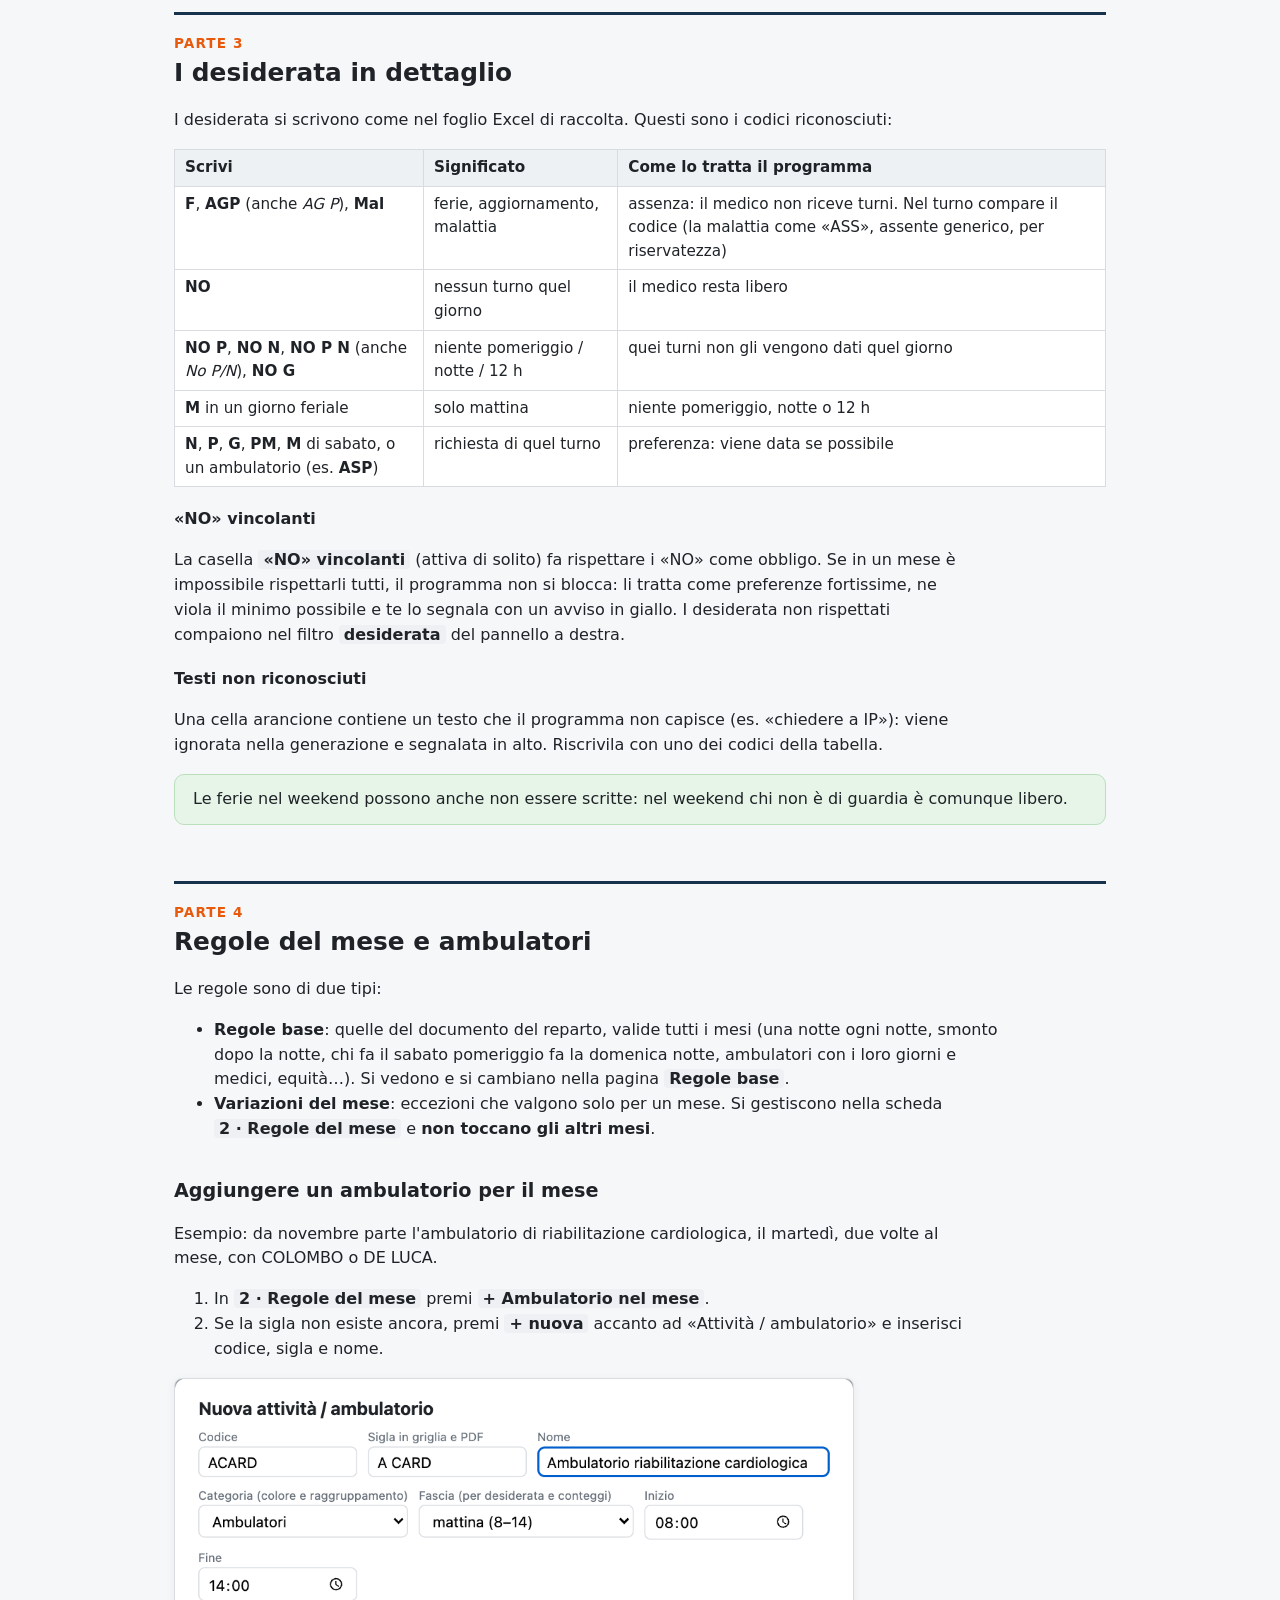
==== commit 4c36e28c: "Sito: dati di esempio installabili dall'app" ====
--- a/docs/guida/index.html
+++ b/docs/guida/index.html
@@ -106,7 +106,7 @@
       <li><a href="#parte5">Leggere il risultato</a> (controlli, equità, turno impossibile)</li>
       <li><a href="#parte6">PDF e invio ai medici</a></li>
       <li><a href="#parte7">Medici e attività</a> (arrivi, partenze, nuove sigle, configurazione da file)</li>
-      <li><a href="#parte8">Le pagine dell'applicazione in breve</a></li>
+      <li><a href="#parte8">Le pagine dell'applicazione in breve</a> (e la prova con i dati di esempio)</li>
       <li><a href="#parte9">Domande frequenti</a></li>
     </ol>
   </div>
@@ -502,10 +502,8 @@
     configurazione completa del reparto, ad esempio al primo avvio al posto delle regole di esempio. In nessun caso si cancella qualcosa:
     una regola spenta si riaccende da <span class="ui">Regole base</span>.</li>
 </ul>
-<div class="riquadro consiglio">Il file si può anche preparare a parte: <i>Descrizione del formato</i>, accanto al pulsante, scarica un
-  documento che spiega tutti i campi con un esempio completo (anche <i>File di esempio</i>). Dato a un assistente IA insieme alla
-  descrizione a parole delle regole del reparto, gli permette di scrivere un file pronto da importare; l'anteprima controlla comunque
-  ogni regola prima di caricarla.</div>
+<div class="riquadro consiglio">Il file può arrivare già pronto da chi coordina i turni: l'anteprima controlla comunque ogni regola
+  prima di caricarla. <i>File di esempio</i>, accanto al pulsante, mostra com'è fatto un file completo, con un reparto di fantasia.</div>
 
 <!-- ======================================================================= PARTE 8 -->
 <h2 id="parte8"><span class="parte">Parte 8</span>Le pagine dell'applicazione in breve</h2>
@@ -520,8 +518,26 @@
   <tr><td><b>Regole base</b></td><td>regole valide per tutti i mesi, con l'editor</td><td>raramente</td></tr>
   <tr><td><b>Attività</b></td><td>catalogo delle sigle e degli ambulatori</td><td>quando nasce o chiude un ambulatorio</td></tr>
   <tr><td><b>Medici</b></td><td>anagrafica, periodo di servizio, ordine</td><td>quando arriva o lascia un medico</td></tr>
-  <tr><td><b>Impostazioni</b></td><td>intestazione del PDF, aggiornamenti, archivio dei dati, attività/regole/medici da file</td><td>raramente</td></tr>
-</table>
+  <tr><td><b>Impostazioni</b></td><td>intestazione del PDF, aggiornamenti, prova con i dati di esempio, archivio dei dati, attività/regole/medici da file</td><td>raramente</td></tr>
+</table>
+
+<h3 id="dati-esempio">Provare con i dati di esempio</h3>
+<p>Per imparare a usare l'app, o per mostrarla a un collega, senza toccare i dati del tuo reparto: in
+  <span class="ui">Impostazioni</span> → <b>Prova con dati di esempio</b> premi <span class="ui">Installa i dati di esempio</span>.
+  L'app scarica dal sito un reparto di fantasia (16 medici, attività, regole, turni di settembre e ottobre 2026 e desiderata di novembre, tutto inventato)
+  e lo apre in un <b>archivio di prova separato</b>, accanto al tuo. Serve la connessione a Internet solo per lo scaricamento.</p>
+<ul>
+  <li>Finché usi i dati di esempio, in cima a ogni pagina c'è una banda gialla <i>Stai usando i dati di esempio</i>. Puoi fare tutto:
+    apri novembre 2026, genera il turno, correggilo, pubblicalo, scarica il PDF. Tutto resta nell'archivio di prova.</li>
+  <li><span class="ui">Torna ai tuoi dati</span>, nella banda o in Impostazioni, riapre il tuo archivio esattamente com'era. I dati di
+    esempio restano installati: <span class="ui">Apri i dati di esempio</span> li riprende da dove eri rimasto,
+    <span class="ui">Reinstalla da capo</span> li riporta come appena scaricati.</li>
+  <li><span class="ui">Elimina i dati di esempio</span> ti riporta ai tuoi dati e cancella l'archivio di prova con le sue copie di
+    sicurezza.</li>
+  <li>Con i dati di esempio l'invio al visualizzatore dei medici e l'importazione di un archivio sono disattivati; le copie di sicurezza
+    automatiche dell'archivio di prova vanno in una cartella a parte (<code>backup-esempio</code>) e non sostituiscono le tue. Se chiudi
+    l'app mentre usi i dati di esempio, alla riapertura ritrovi i dati di esempio (con la banda gialla).</li>
+</ul>
 
 <h3>Sigle principali</h3>
 <ul class="breve">
@@ -561,6 +577,9 @@
   con 1 o 2 minuti.</p>
 <h4>Posso far fare due attività a un medico nello stesso giorno?</h4>
 <p>Sì, a mano: scrivi le due sigle separate da una barra (es. <i>AI/PAL</i>). Il programma di suo ne assegna una sola.</p>
+<h4>Posso provare l'app senza i dati del mio reparto?</h4>
+<p>Sì, con i dati di esempio: un reparto di fantasia in un archivio separato, che si installa e si cancella da
+  <span class="ui">Impostazioni</span> senza toccare i tuoi dati (vedi <a href="#dati-esempio">Provare con i dati di esempio</a>).</p>
 <h4>I dati dove sono?</h4>
 <p>Sul computer dove gira l'applicazione. Ai medici arriva solo il link cifrato, che senza il codice del reparto non si può leggere.</p>
 
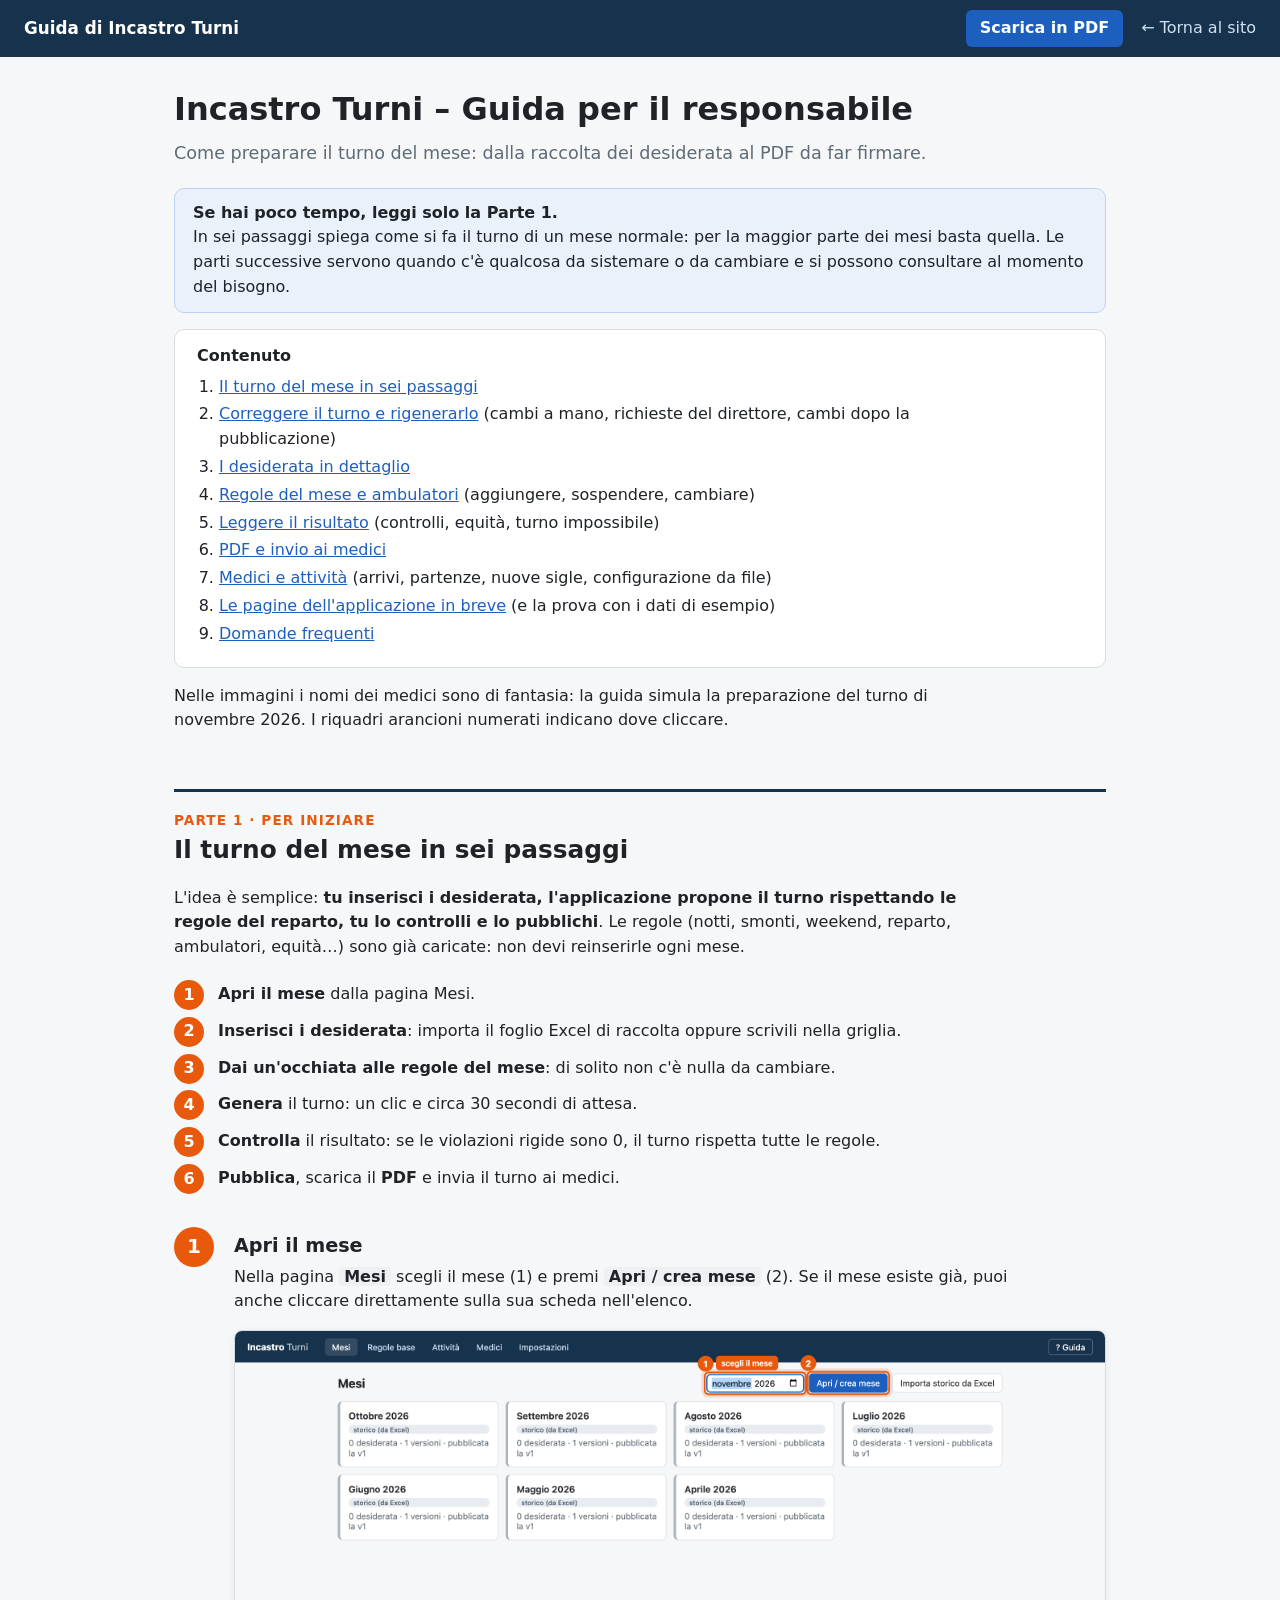
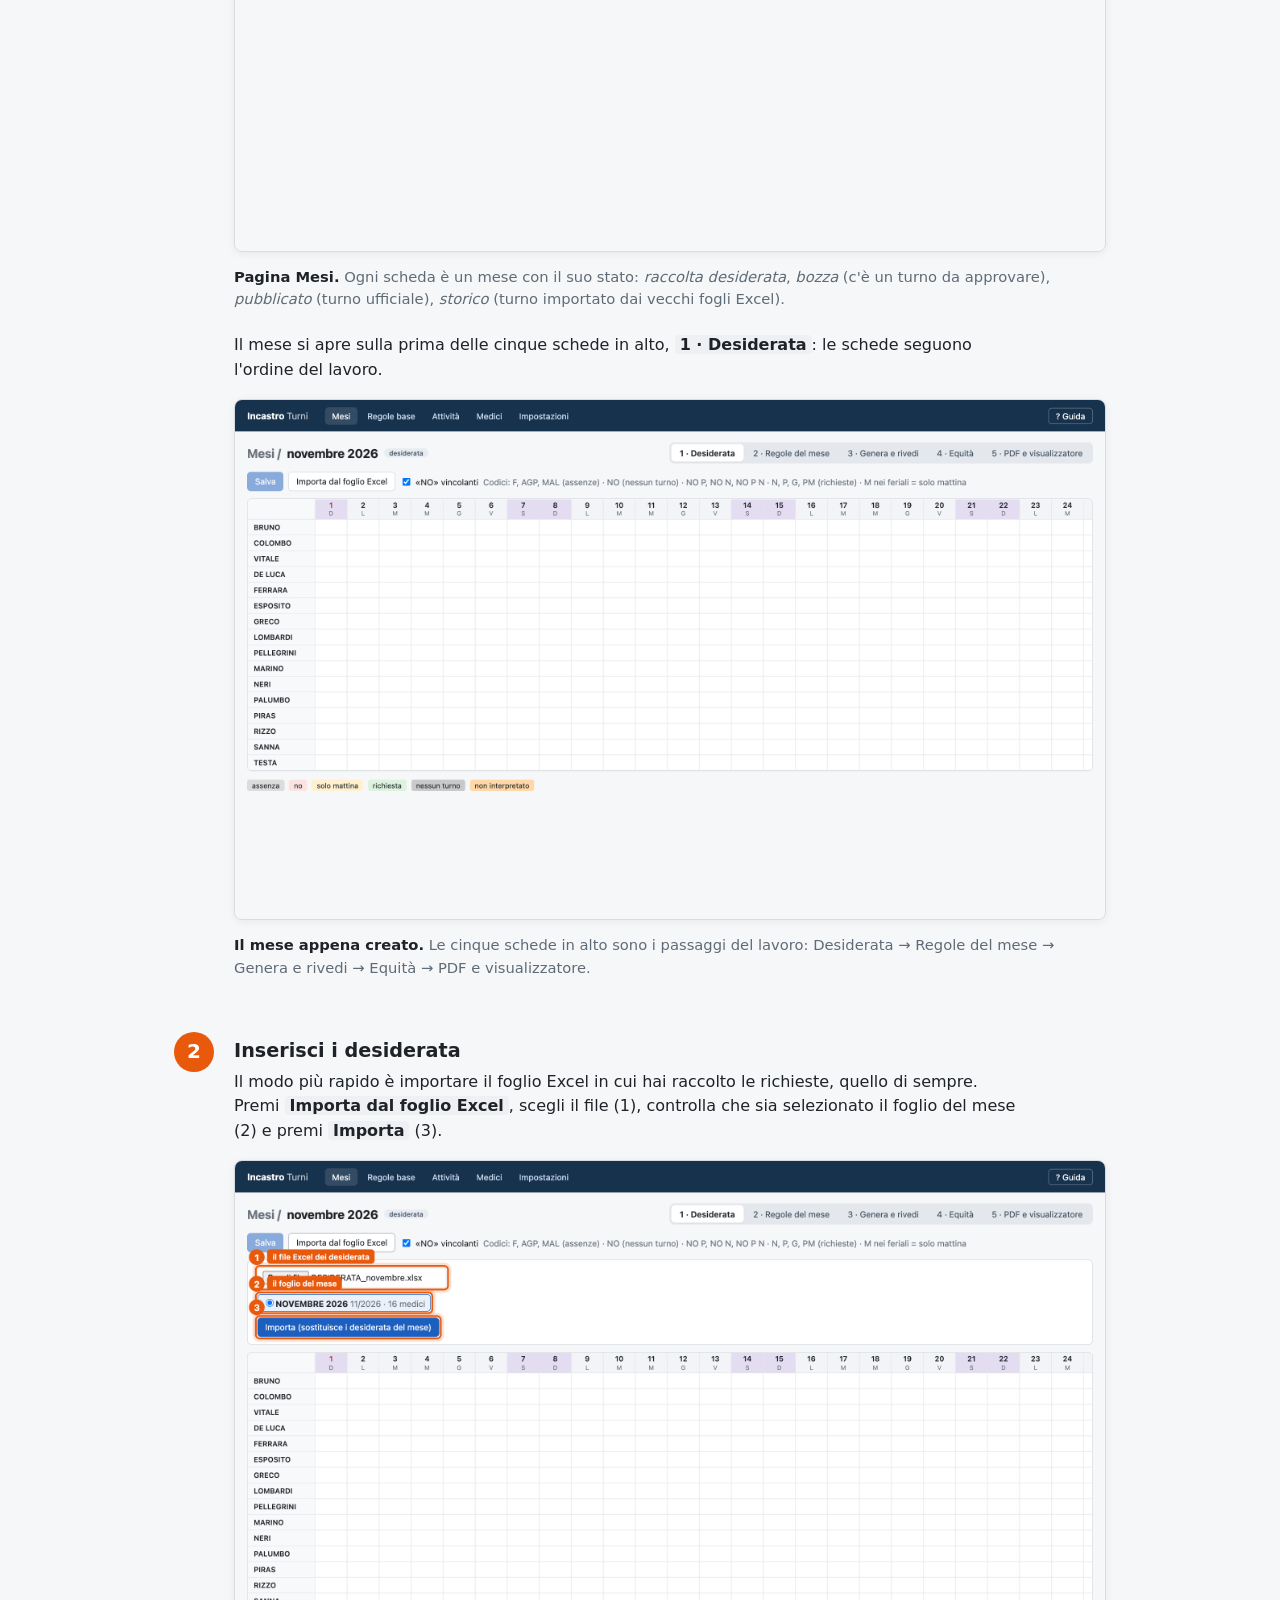
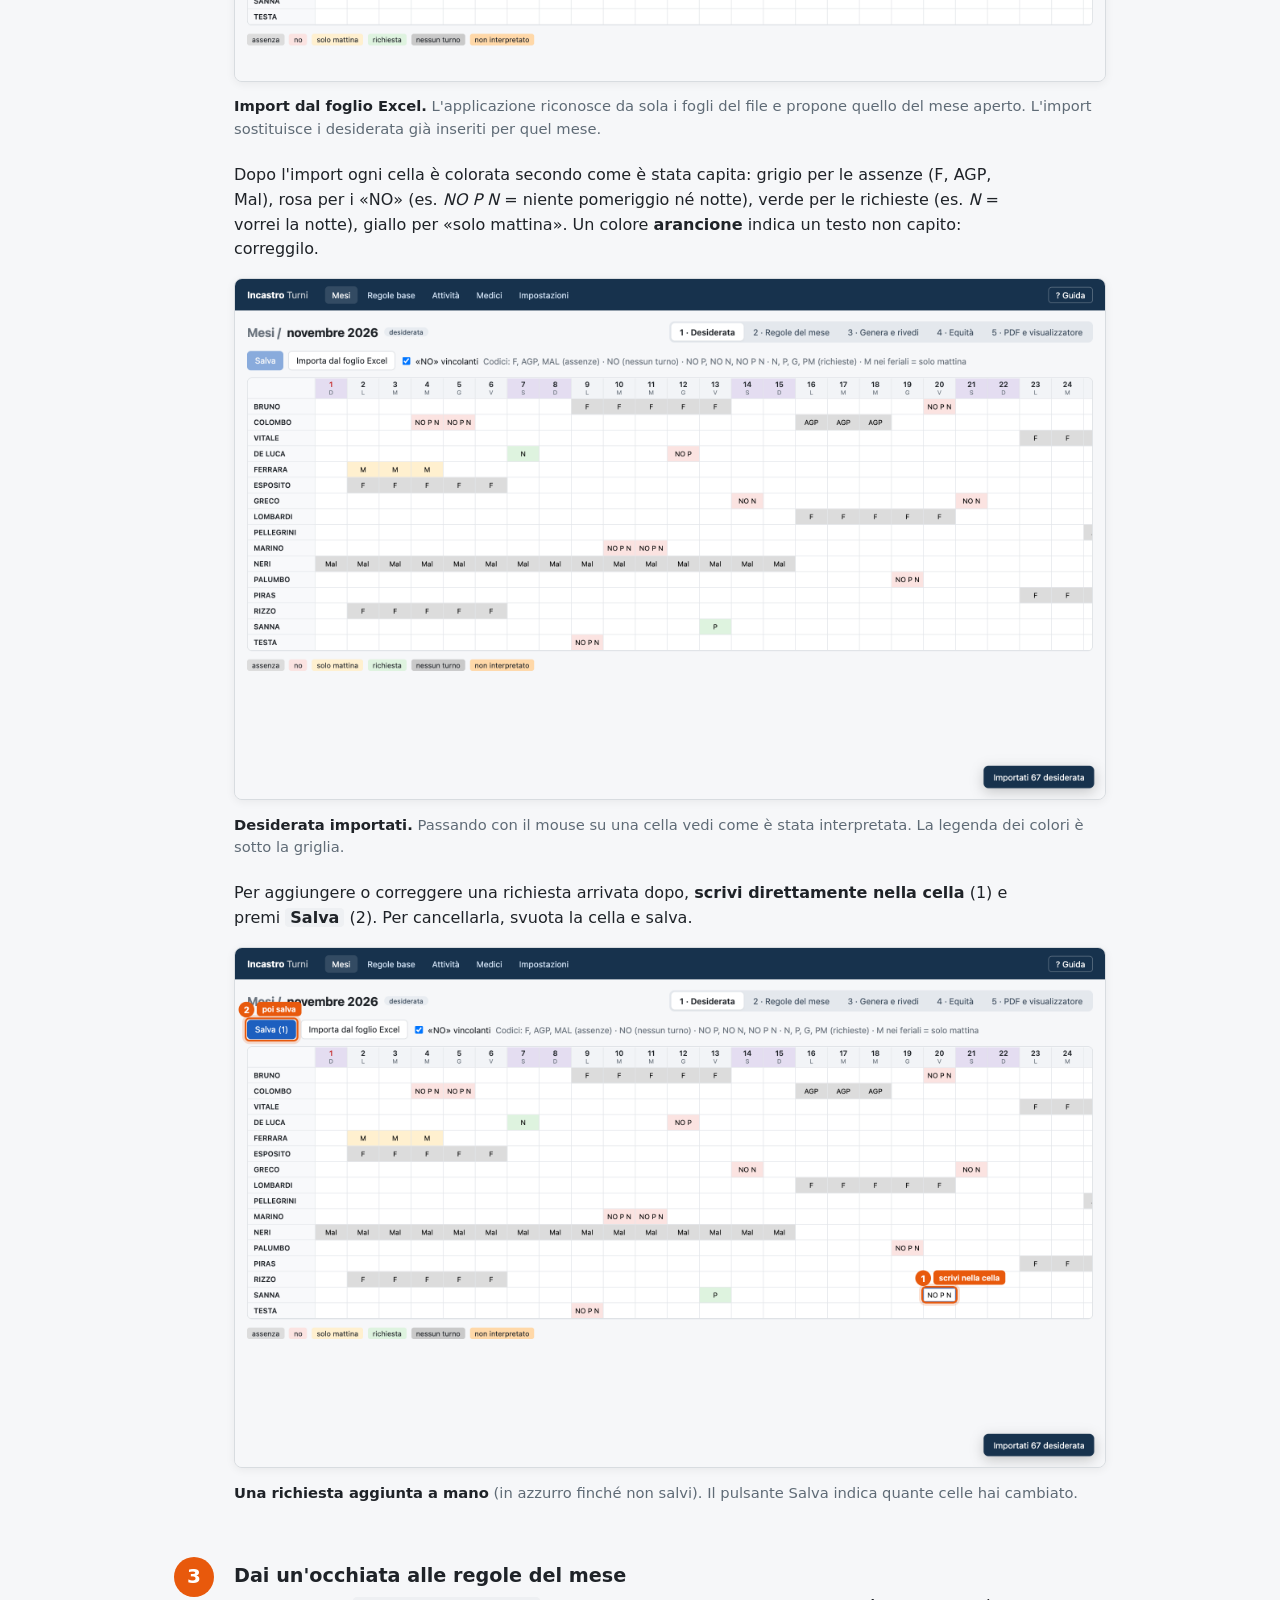
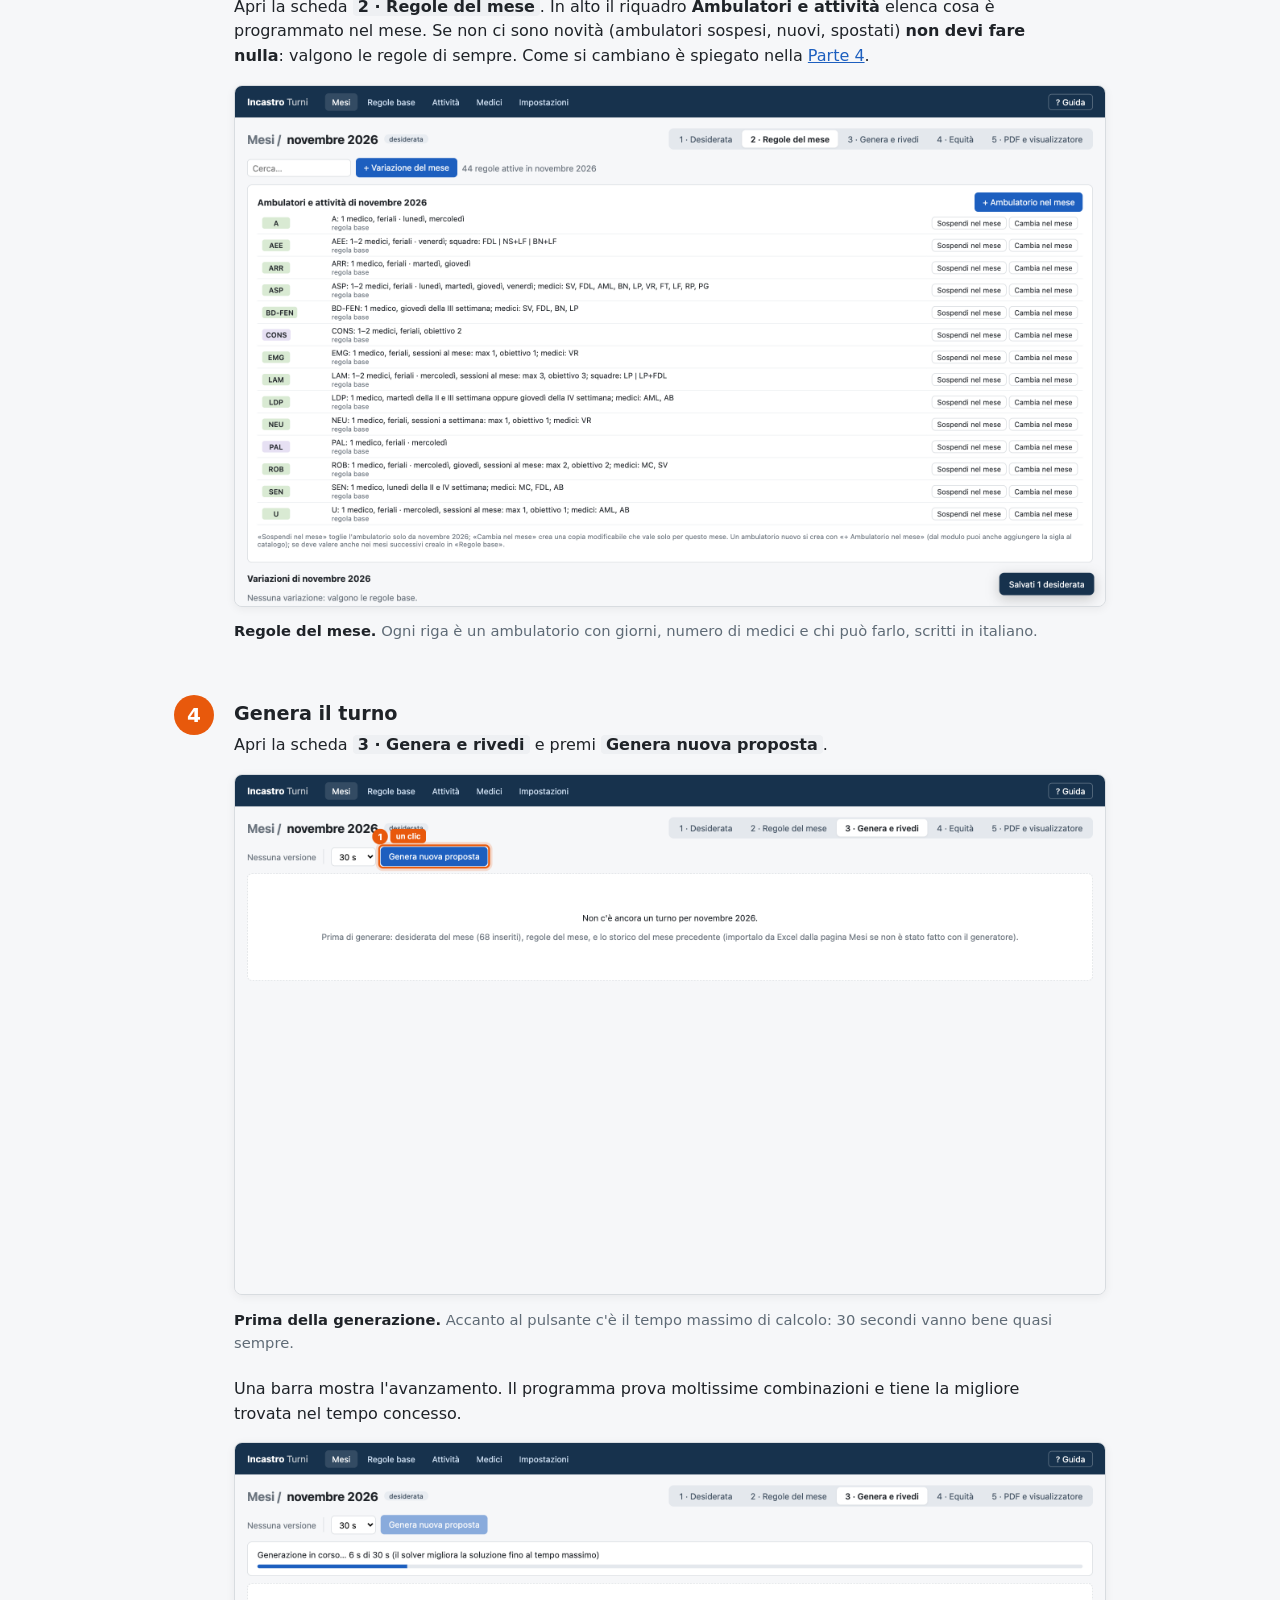
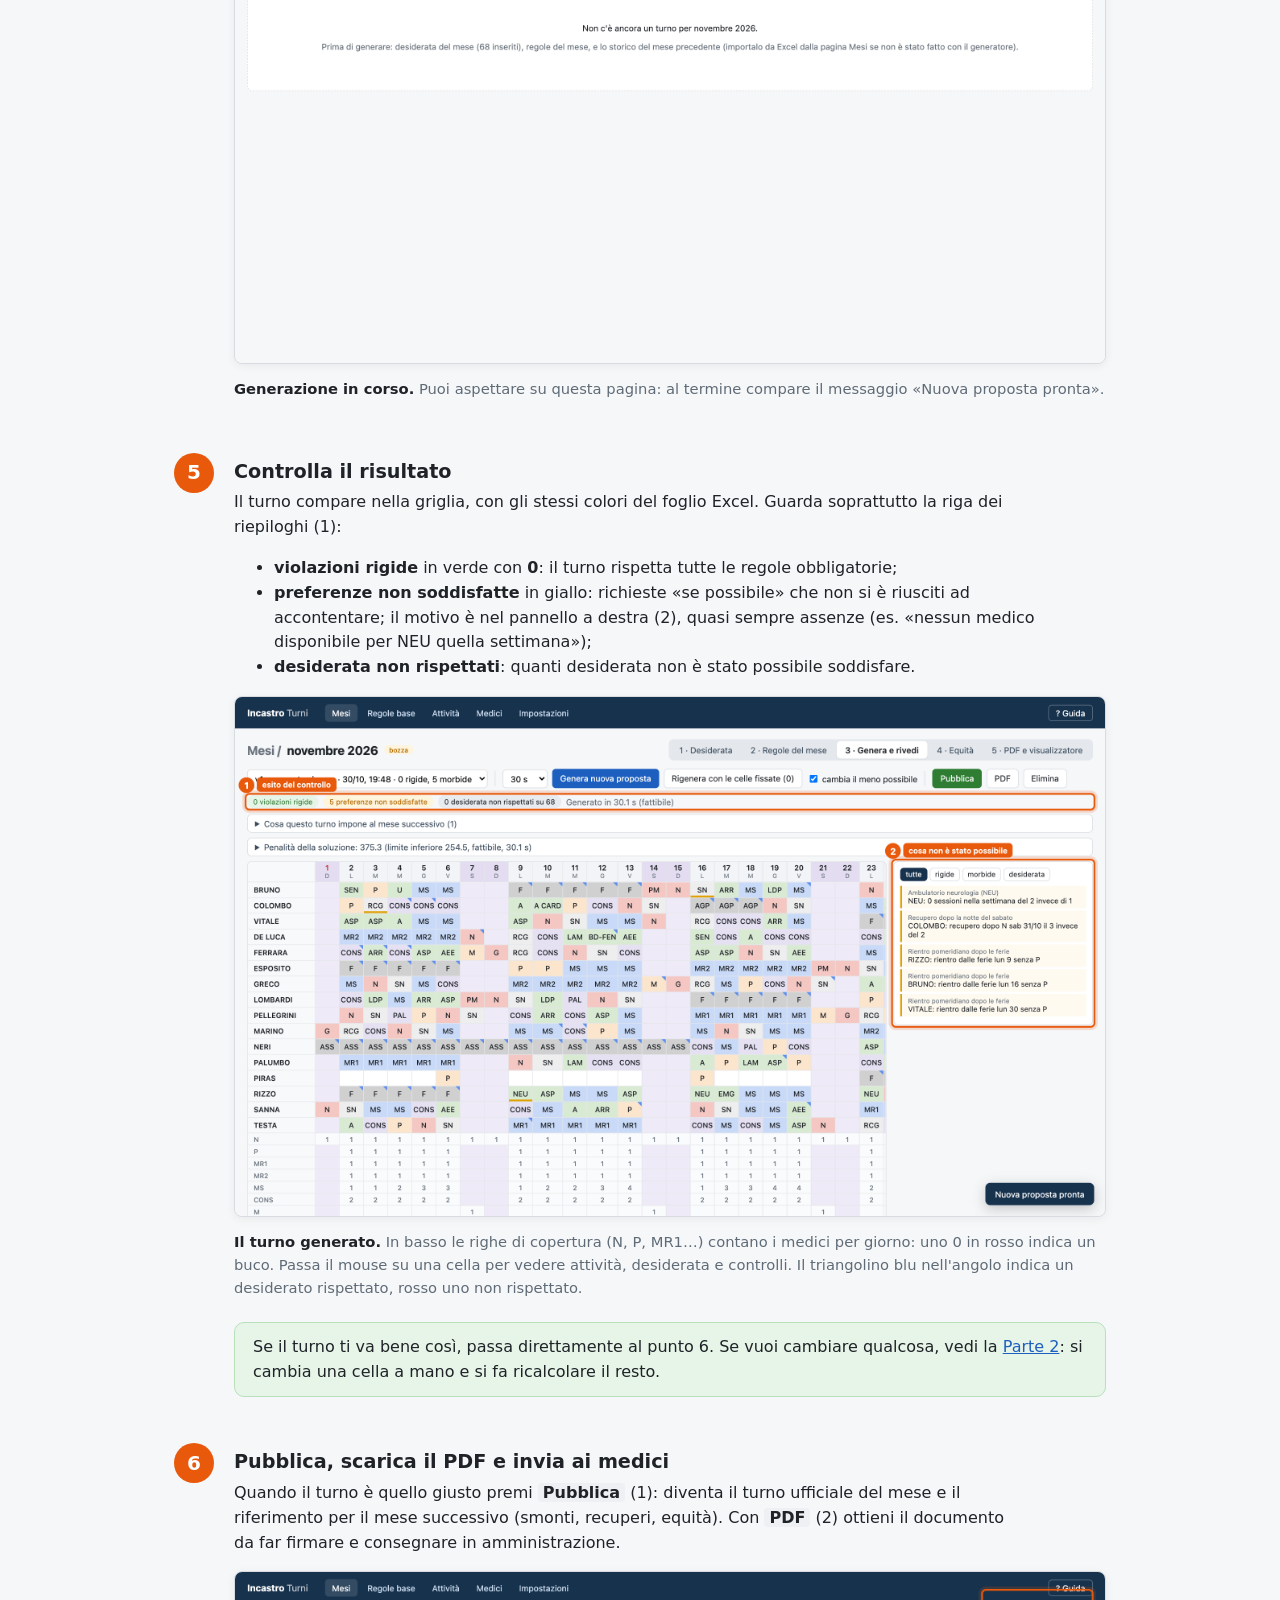
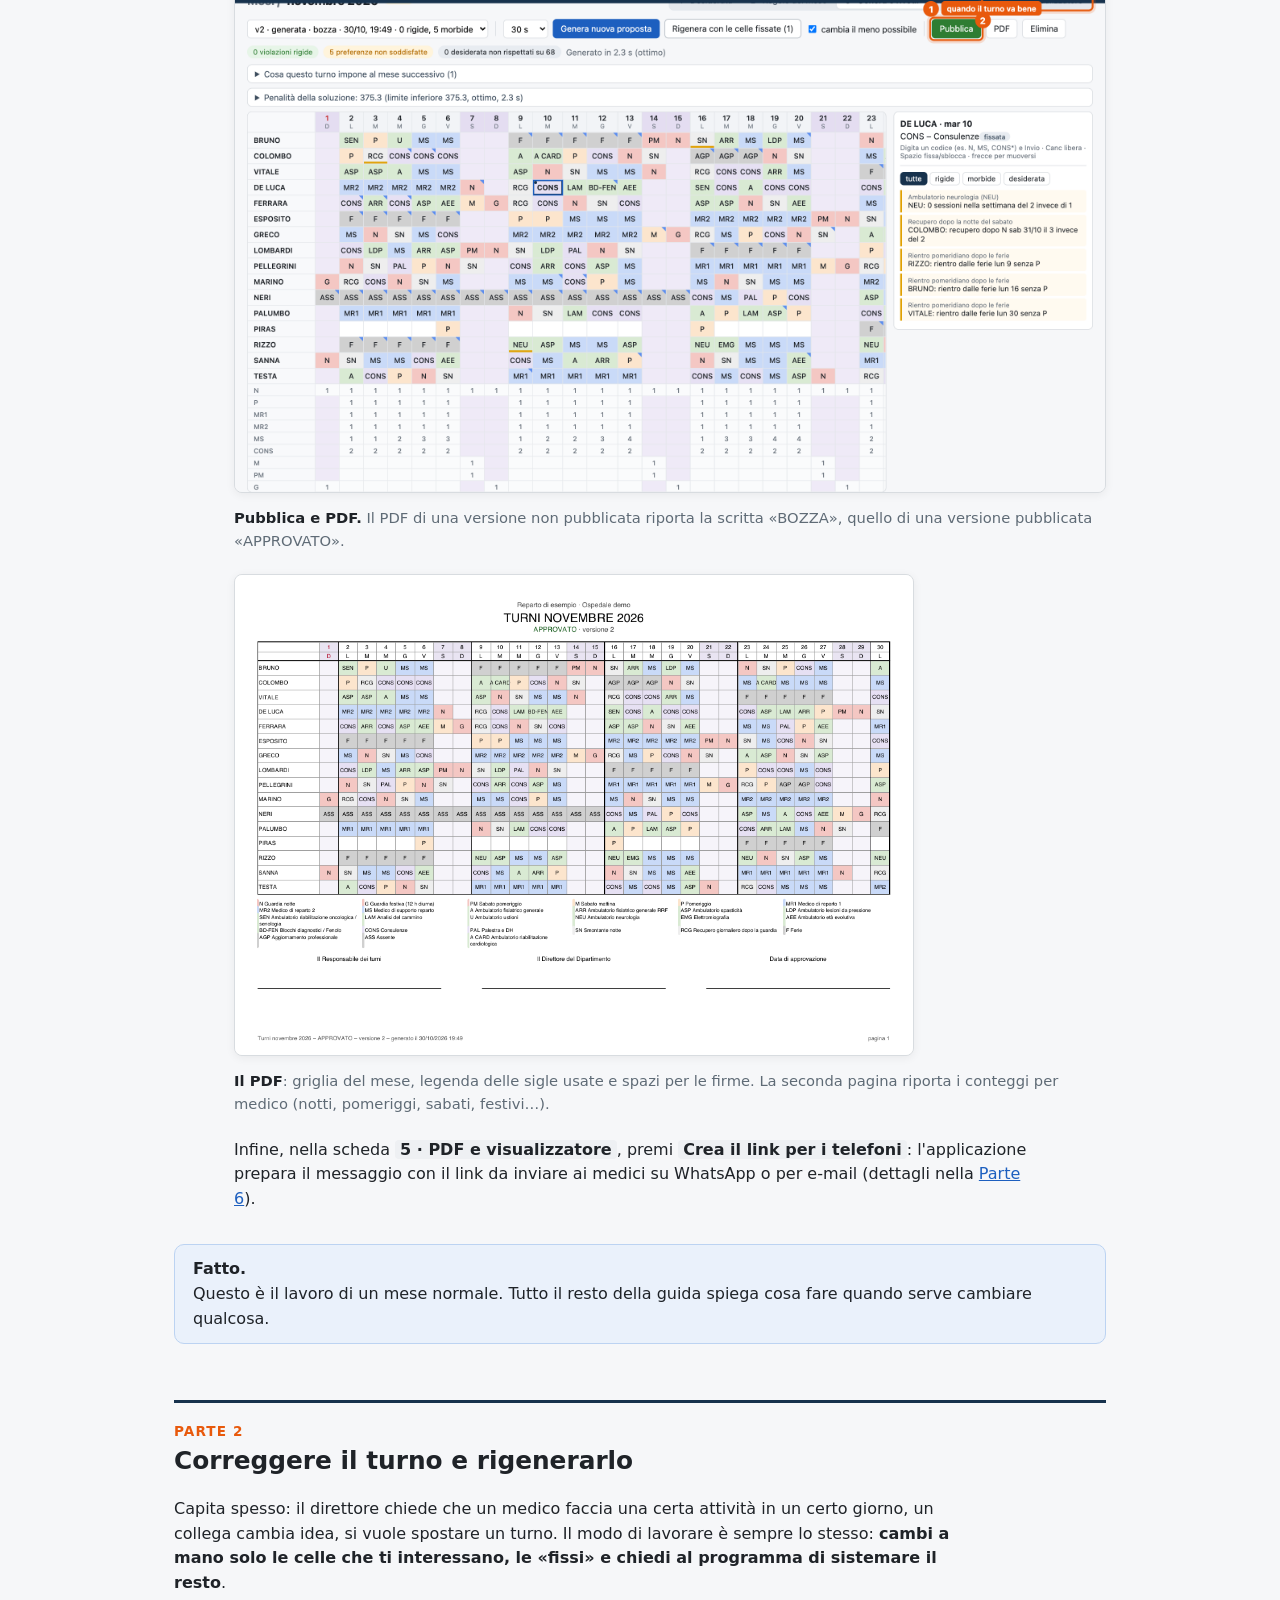
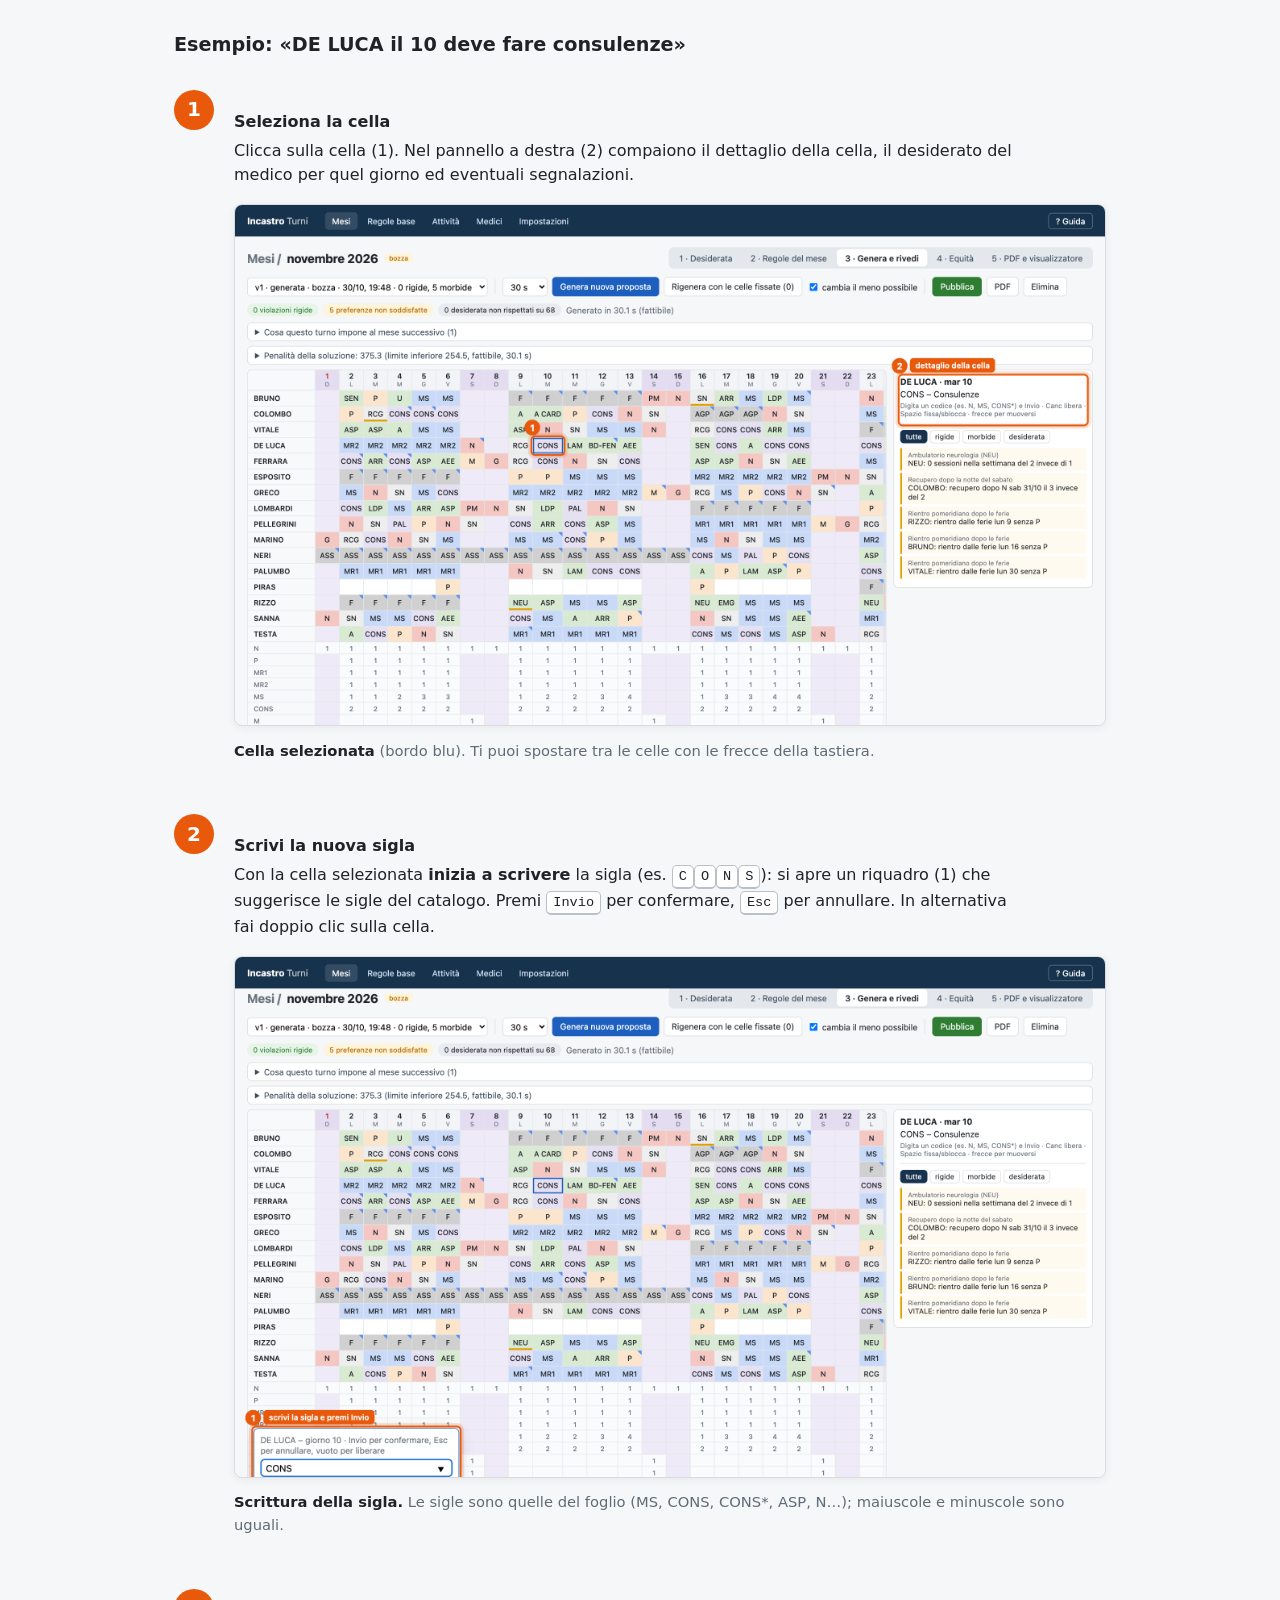
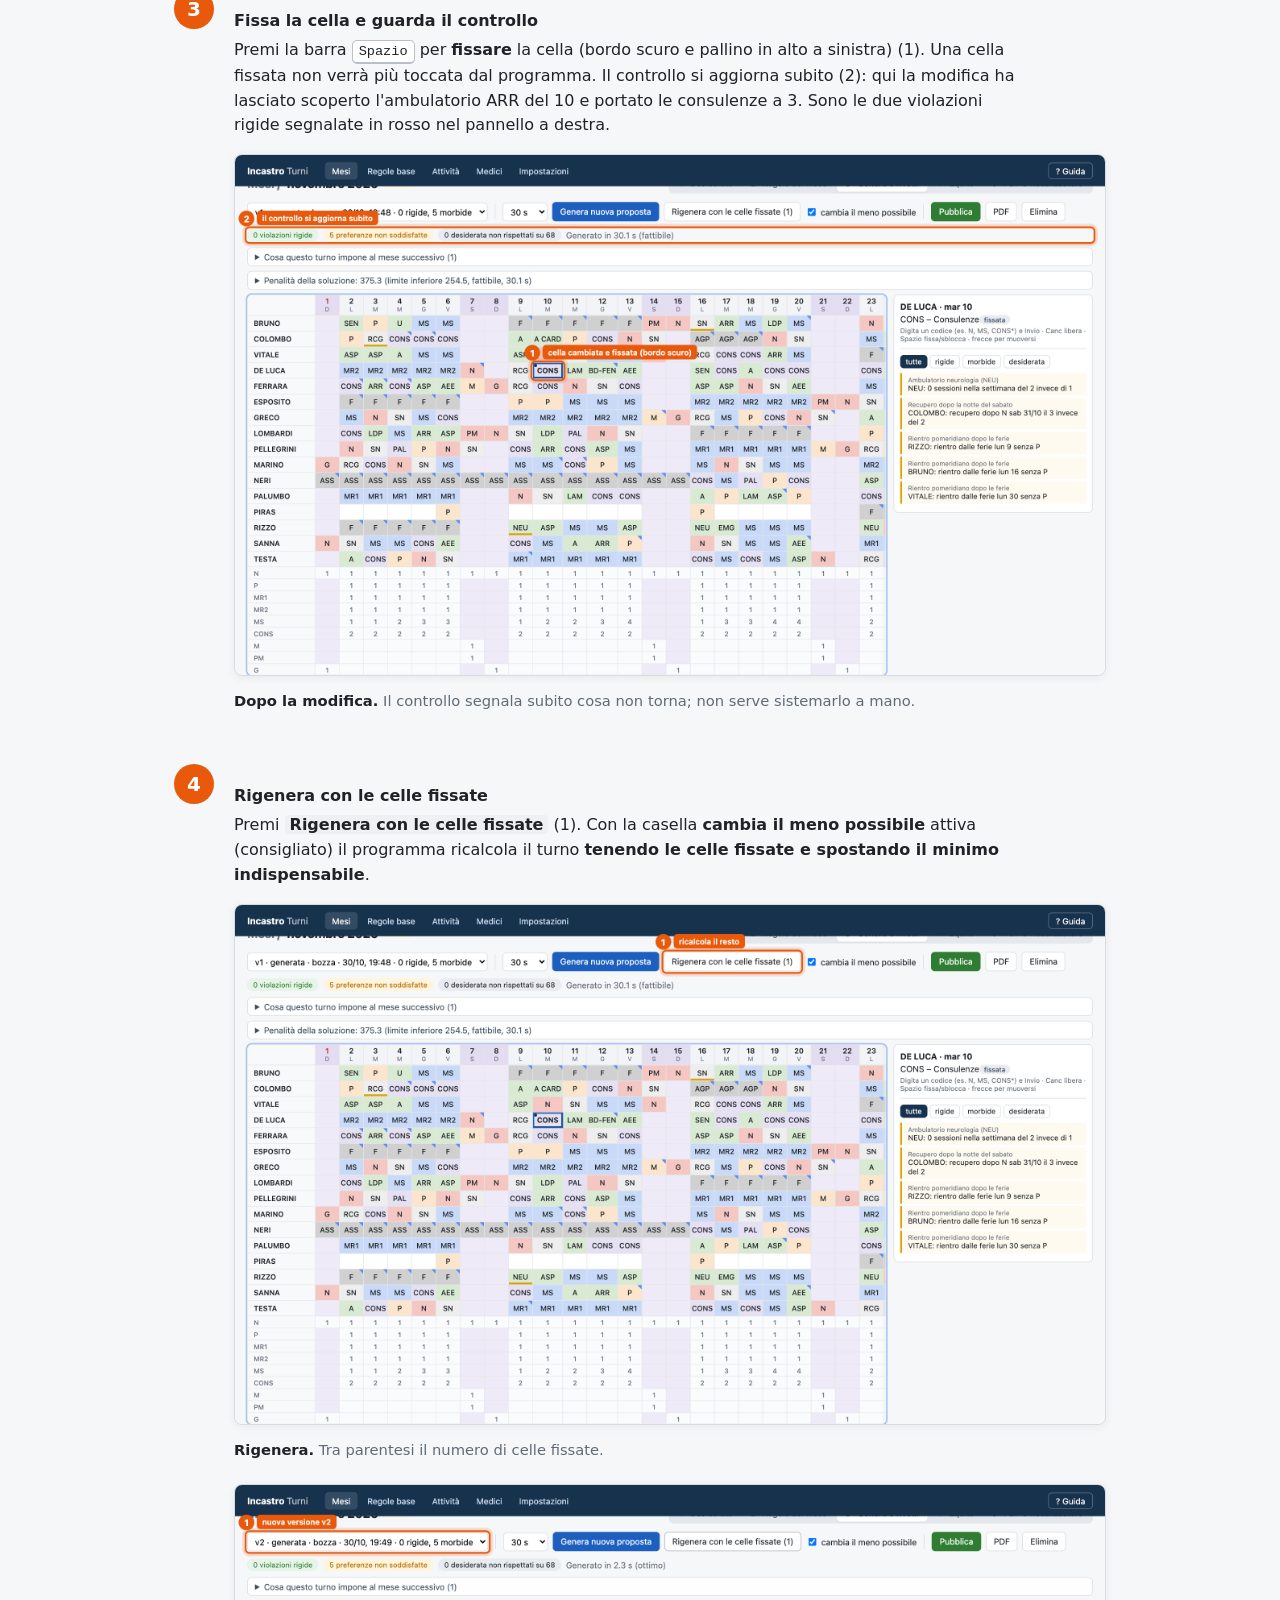
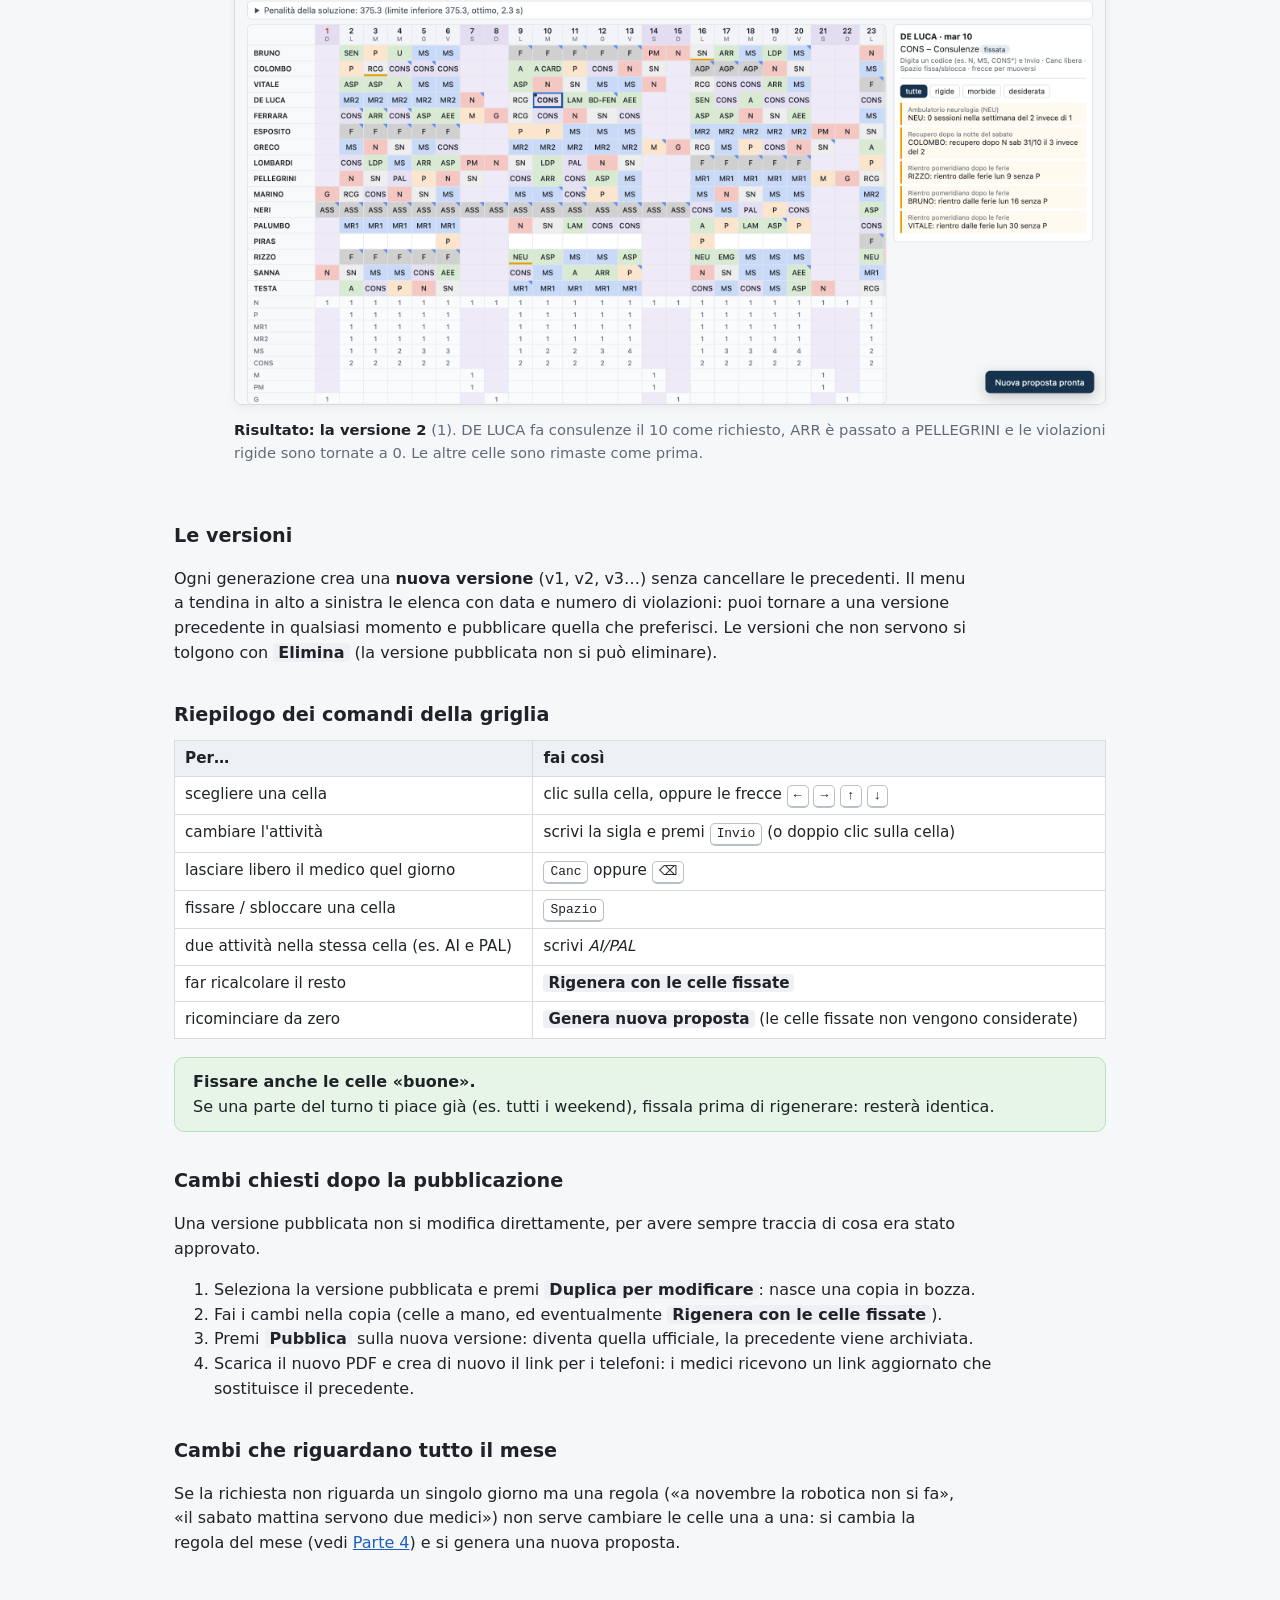
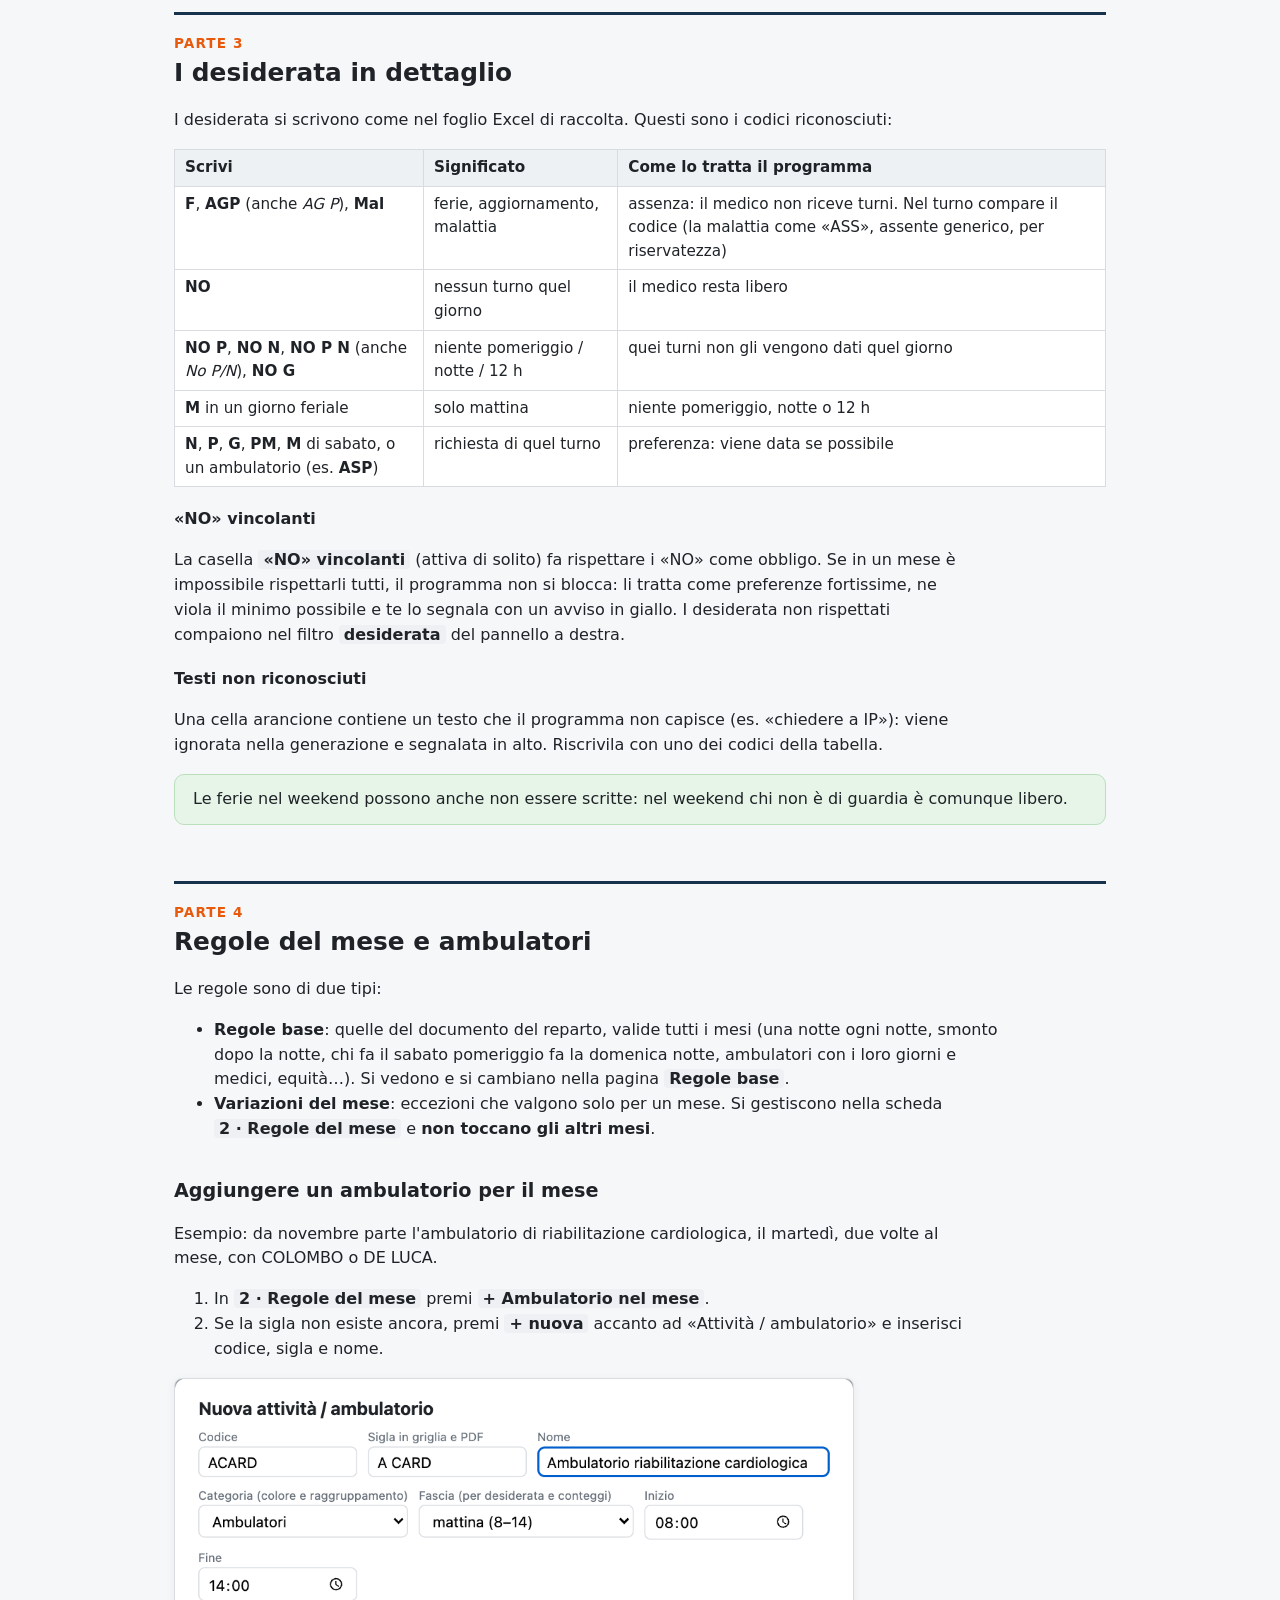
==== commit 51c26990: "Sito: pagina App per i turnisti, home e navigazione aggiornate" ====
--- a/docs/guida/index.html
+++ b/docs/guida/index.html
@@ -202,7 +202,7 @@
     scritta «BOZZA», quello di una versione pubblicata «APPROVATO».</figcaption></figure>
   <figure class="stretta"><img src="img/22-pdf.png" alt="PDF del turno"><figcaption><b>Il PDF</b>: griglia del mese, legenda delle sigle usate e spazi per
     le firme. La seconda pagina riporta i conteggi per medico (notti, pomeriggi, sabati, festivi…).</figcaption></figure>
-  <p>Infine, nella scheda <span class="ui">5 · PDF e visualizzatore</span>, premi <span class="ui">Esporta per il visualizzatore</span>:
+  <p>Infine, nella scheda <span class="ui">5 · PDF e visualizzatore</span>, premi <span class="ui">Crea il link per i telefoni</span>:
     l'applicazione prepara il messaggio con il link da inviare ai medici su WhatsApp o per e-mail (dettagli nella <a href="#parte6">Parte 6</a>).</p>
 </div></div>
 
@@ -280,7 +280,7 @@
   <li>Seleziona la versione pubblicata e premi <span class="ui">Duplica per modificare</span>: nasce una copia in bozza.</li>
   <li>Fai i cambi nella copia (celle a mano, ed eventualmente <span class="ui">Rigenera con le celle fissate</span>).</li>
   <li>Premi <span class="ui">Pubblica</span> sulla nuova versione: diventa quella ufficiale, la precedente viene archiviata.</li>
-  <li>Scarica il nuovo PDF ed esporta di nuovo per il visualizzatore: i medici ricevono un link aggiornato che sostituisce il precedente.</li>
+  <li>Scarica il nuovo PDF e crea di nuovo il link per i telefoni: i medici ricevono un link aggiornato che sostituisce il precedente.</li>
 </ol>
 
 <h3>Cambi che riguardano tutto il mese</h3>
@@ -449,11 +449,30 @@
   i dati per l'app dei medici.</figcaption></figure>
 <ul>
   <li><b>PDF</b>: griglia, legenda, firme (responsabile, direttore, data) e riepilogo dei conteggi. Si stampa o si invia in amministrazione.</li>
-  <li><b>Esporta per il visualizzatore</b>: prepara i turni per l'app che i medici usano sul telefono. Con <i>crea anche il link cifrato</i>
-    compare il messaggio pronto da incollare nel gruppo WhatsApp o in una e-mail, con il pulsante <span class="ui">Copia il messaggio</span>.</li>
-</ul>
-<div class="riquadro attenzione">Il <b>codice del reparto</b> che serve per aprire il link si comunica a voce o in reparto, mai nello stesso
-  messaggio del link. Se correggi il turno dopo l'invio, esporta di nuovo e manda il nuovo link: sostituisce quello vecchio sui telefoni.</div>
+  <li><b>App dei medici sul telefono</b>: <span class="ui">Crea il link per i telefoni</span> prepara il messaggio con il <b>link cifrato</b>
+    dei turni del mese, pronto da incollare nel gruppo WhatsApp o in una e-mail con il pulsante <span class="ui">Copia il messaggio</span>.
+    Toccando il link, i turni si aprono nell'app dei turni sul telefono (non serve installare nulla) e restano solo sul dispositivo.
+    Con <span class="ui">Mostra il QR code</span> puoi inquadrare il link con il tuo telefono, ad esempio per controllare come lo vedranno i colleghi.</li>
+</ul>
+<p>Il link porta con sé nomi completi dei medici (il campo <i>Nome completo</i> della pagina <span class="ui">Medici</span>; se manca, il
+  cognome), sigle, nomi, orari e colori delle attività usate nel mese: anche le attività e le categorie create per il tuo reparto
+  compaiono sul telefono con i loro nomi e colori.</p>
+
+<h3 id="codice-reparto">Prima volta: il codice del reparto</h3>
+<p>Il link è cifrato: per aprirlo serve il <b>codice del reparto</b> (12 caratteri, es. <code>ABCD-EFGH-JKMN</code>), che ogni medico
+  inserisce una volta sola sul telefono. Lo prepari in <span class="ui">Impostazioni</span> → <b>App dei medici sul telefono</b>:</p>
+<ul>
+  <li><span class="ui">Crea il codice</span> ne genera uno a caso; <span class="ui">Mostra</span> e <span class="ui">Copia</span> servono per
+    leggerlo e comunicarlo. Se il reparto ha già un codice in uso, scrivilo nel campo identico: i telefoni non dovranno reinserirlo.</li>
+  <li><b>Etichetta del reparto</b>: compare nel messaggio («Turni di novembre 2026 – Medicina 2»).</li>
+  <li><b>Indirizzo dell'app</b>: lascialo vuoto per usare quello predefinito; cambialo solo se l'app dei medici è pubblicata altrove.</li>
+  <li>Premi <span class="ui">Salva</span>. Il codice è conservato nell'archivio dei dati, quindi anche nelle copie di sicurezza e
+    nell'archivio esportato per un altro computer.</li>
+</ul>
+<div class="riquadro attenzione">Il <b>codice del reparto</b> si comunica a voce o in reparto, <b>mai nello stesso messaggio del link</b>
+  (né nello stesso gruppo): chi ha il link senza il codice non può leggere i turni. Cambiare il codice obbliga tutti i medici a
+  reinserirlo: fallo solo se serve, ad esempio quando qualcuno lascia il reparto. Se correggi il turno dopo l'invio, crea e manda un nuovo
+  link: sostituisce quello vecchio sui telefoni.</div>
 
 <!-- ======================================================================= PARTE 7 -->
 <h2 id="parte7"><span class="parte">Parte 7</span>Medici e attività</h2>
@@ -514,11 +533,11 @@
   <tr><td>Mese → <b>2 · Regole del mese</b></td><td>ambulatori del mese (sospendi, cambia, aggiungi); variazioni; regole base attive nel mese</td><td>quando cambia qualcosa</td></tr>
   <tr><td>Mese → <b>3 · Genera e rivedi</b></td><td>generazione, griglia modificabile, controlli, versioni, pubblicazione, PDF</td><td>ogni mese</td></tr>
   <tr><td>Mese → <b>4 · Equità</b></td><td>turni per medico contro l'obiettivo, con lo storico dei mesi precedenti</td><td>per controllo o in caso di contestazioni</td></tr>
-  <tr><td>Mese → <b>5 · PDF e visualizzatore</b></td><td>PDF per l'amministrazione; esportazione e link per i telefoni dei medici</td><td>ogni mese, dopo la pubblicazione</td></tr>
+  <tr><td>Mese → <b>5 · PDF e visualizzatore</b></td><td>PDF per l'amministrazione; link cifrato (e QR code) per i telefoni dei medici</td><td>ogni mese, dopo la pubblicazione</td></tr>
   <tr><td><b>Regole base</b></td><td>regole valide per tutti i mesi, con l'editor</td><td>raramente</td></tr>
   <tr><td><b>Attività</b></td><td>catalogo delle sigle e degli ambulatori</td><td>quando nasce o chiude un ambulatorio</td></tr>
   <tr><td><b>Medici</b></td><td>anagrafica, periodo di servizio, ordine</td><td>quando arriva o lascia un medico</td></tr>
-  <tr><td><b>Impostazioni</b></td><td>intestazione del PDF, aggiornamenti, prova con i dati di esempio, archivio dei dati, attività/regole/medici da file</td><td>raramente</td></tr>
+  <tr><td><b>Impostazioni</b></td><td>intestazione del PDF, app dei medici (codice del reparto), aggiornamenti, prova con i dati di esempio, archivio dei dati, attività/regole/medici da file</td><td>raramente</td></tr>
 </table>
 
 <h3 id="dati-esempio">Provare con i dati di esempio</h3>
@@ -534,7 +553,7 @@
     <span class="ui">Reinstalla da capo</span> li riporta come appena scaricati.</li>
   <li><span class="ui">Elimina i dati di esempio</span> ti riporta ai tuoi dati e cancella l'archivio di prova con le sue copie di
     sicurezza.</li>
-  <li>Con i dati di esempio l'invio al visualizzatore dei medici e l'importazione di un archivio sono disattivati; le copie di sicurezza
+  <li>Con i dati di esempio il link per i telefoni dei medici e l'importazione di un archivio sono disattivati; le copie di sicurezza
     automatiche dell'archivio di prova vanno in una cartella a parte (<code>backup-esempio</code>) e non sostituiscono le tue. Se chiudi
     l'app mentre usi i dati di esempio, alla riapertura ritrovi i dati di esempio (con la banda gialla).</li>
 </ul>
